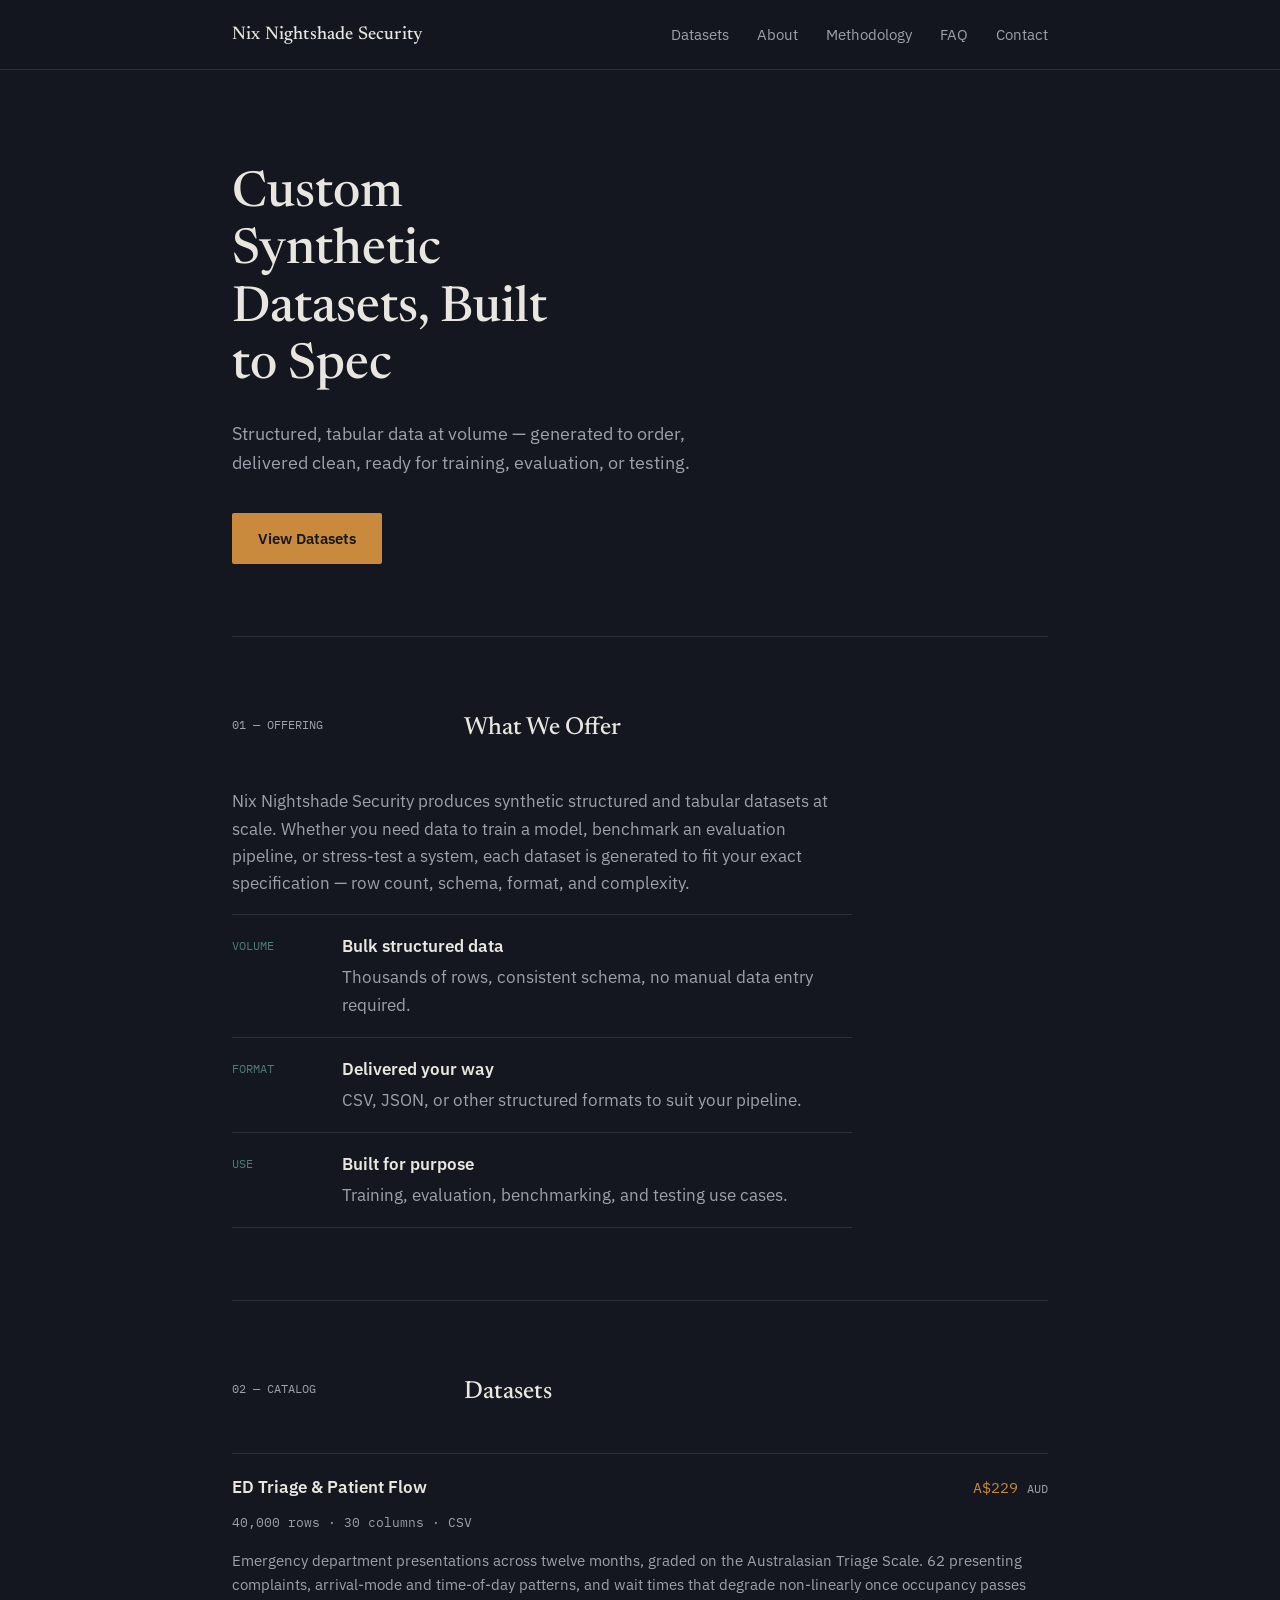
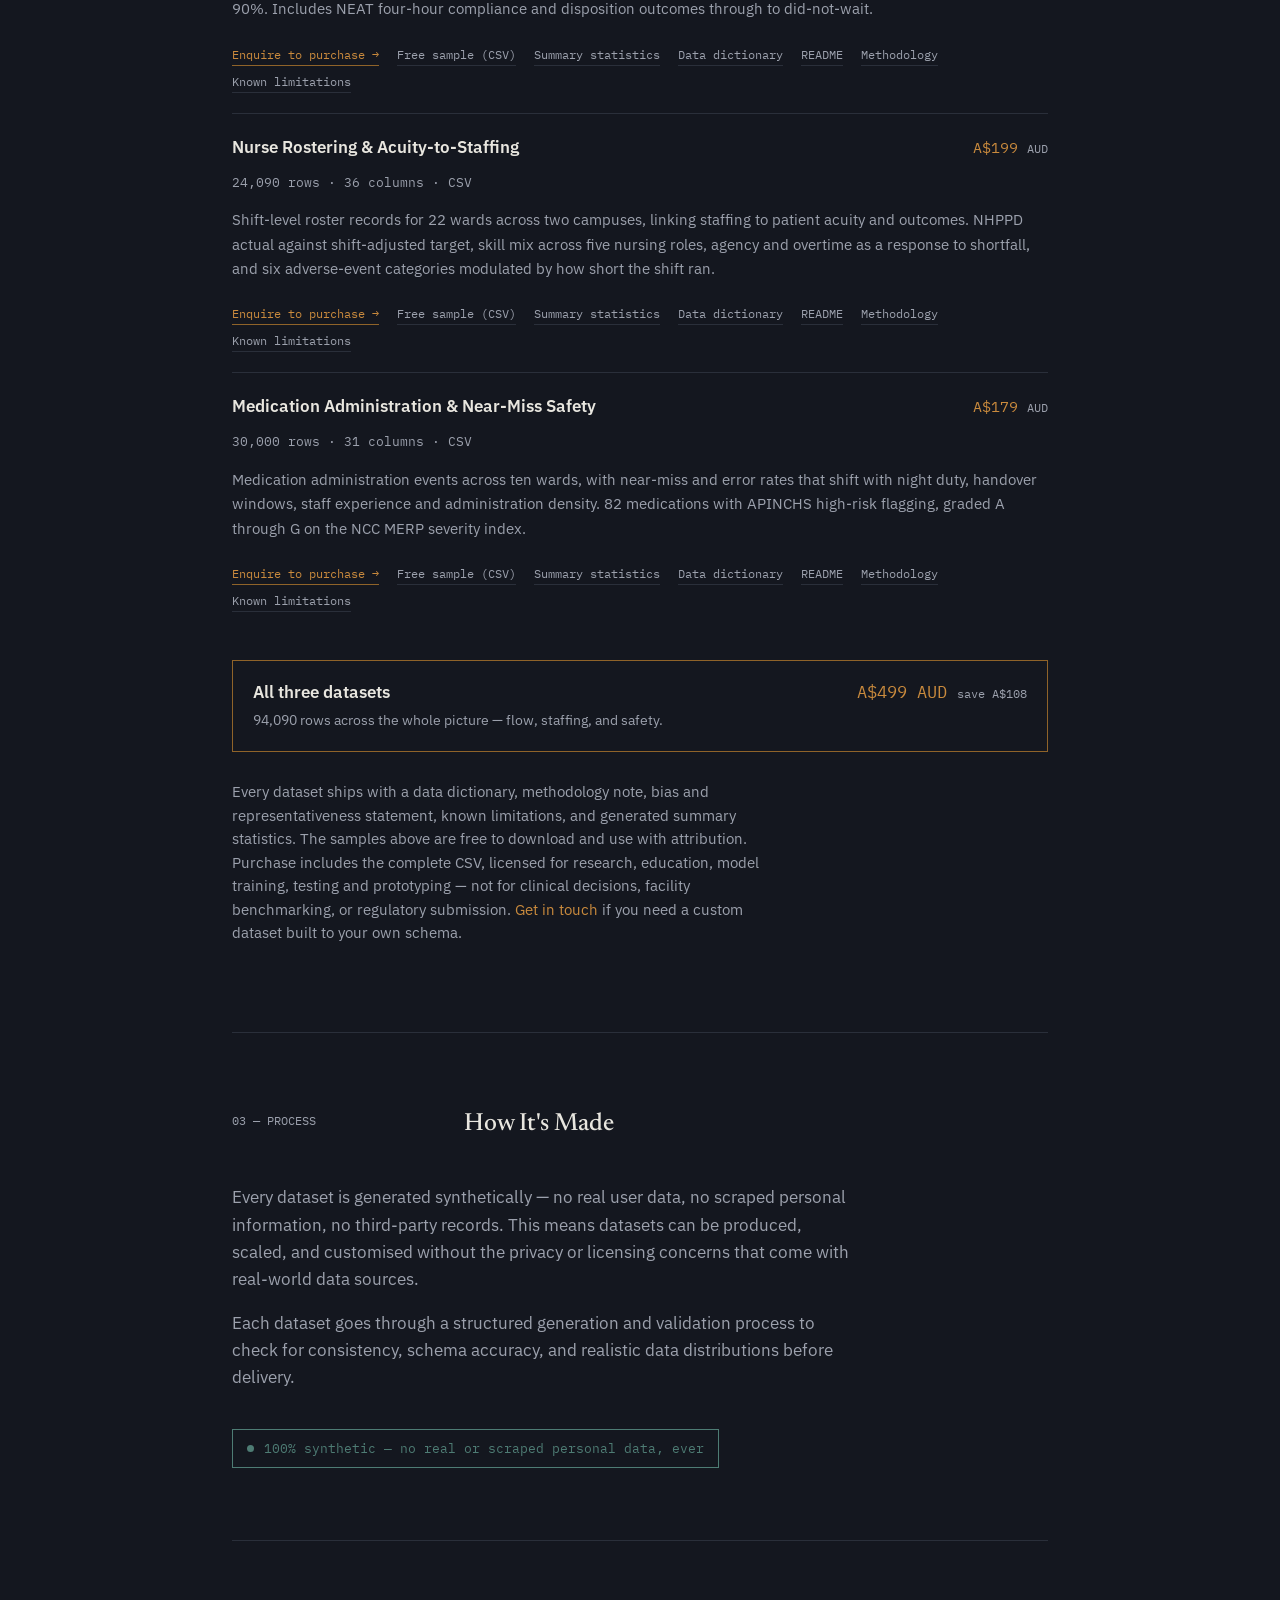
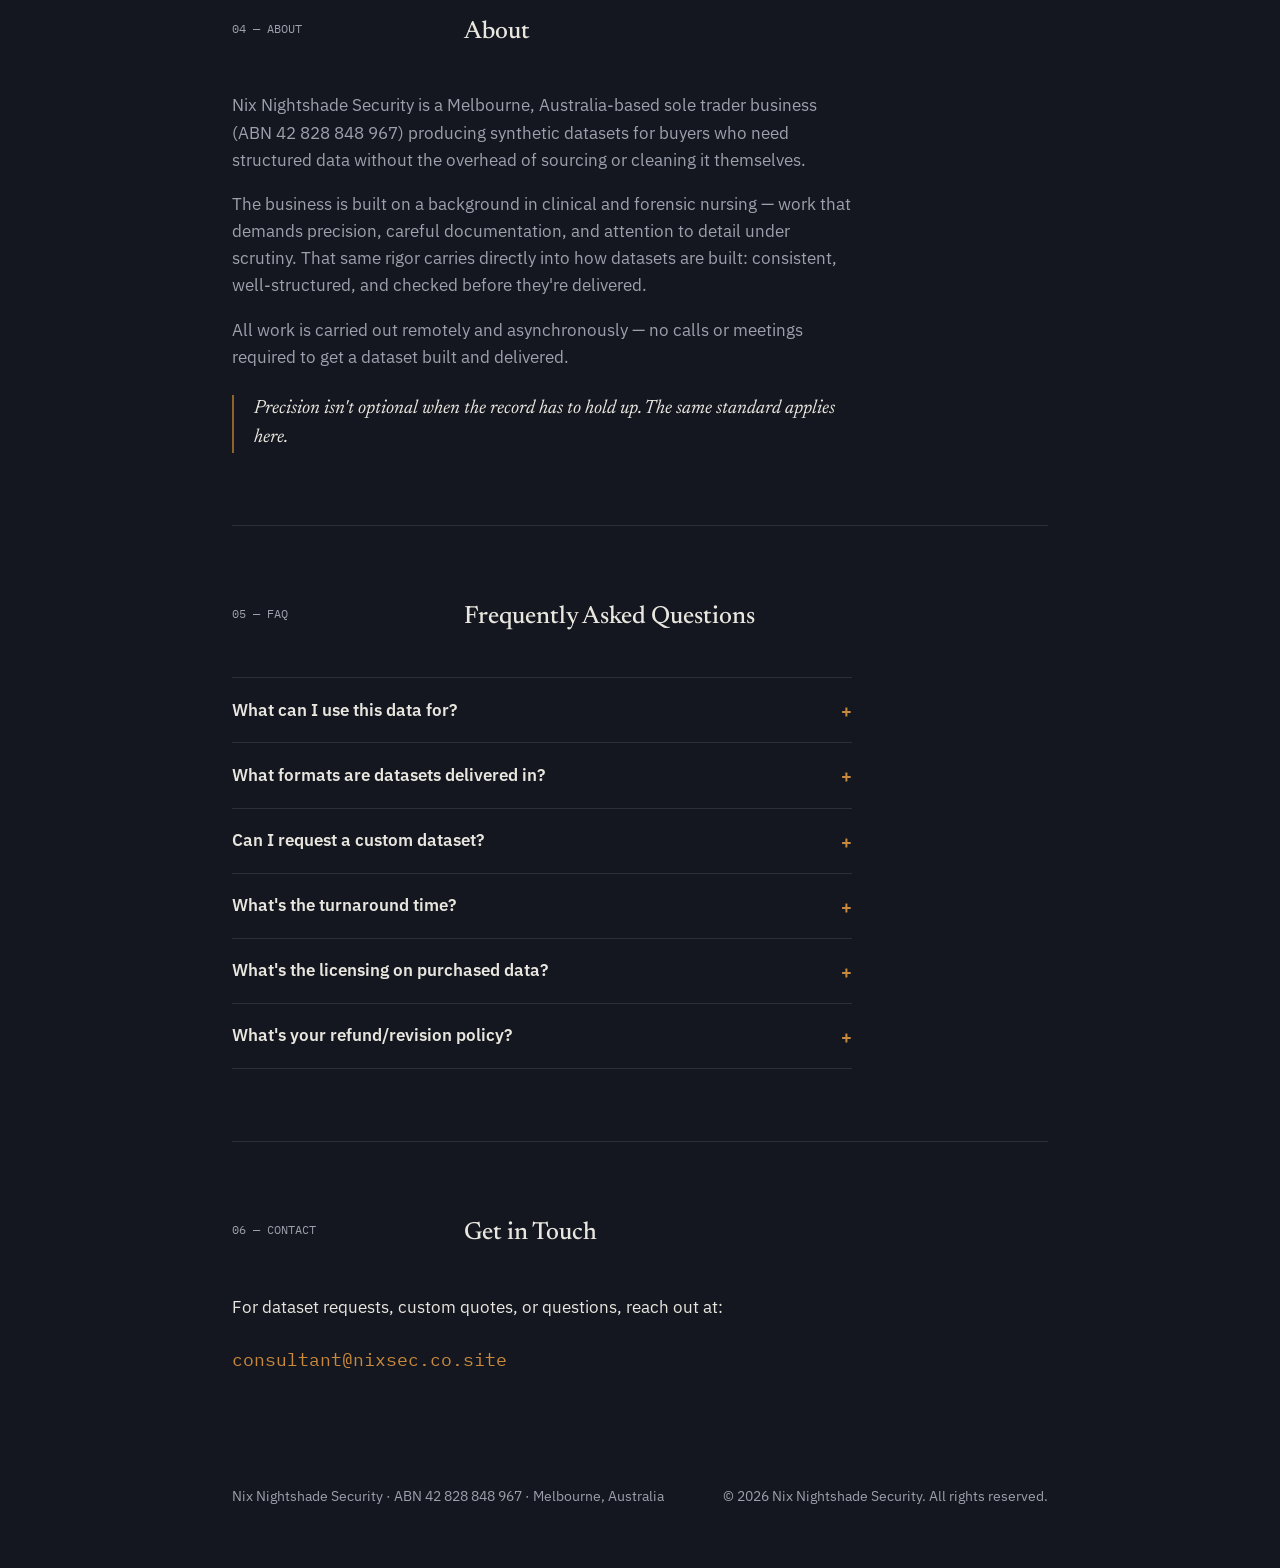
==== index.html @ 1d87a486 "Add the three clinical datasets to the catalog Replaces the coming-soon placeholder with real listin" ====
<!DOCTYPE html>
<html lang="en">
<head>
<meta charset="UTF-8">
<meta name="viewport" content="width=device-width, initial-scale=1.0">
<title>Nix Nightshade Security — Synthetic Datasets</title>
<link rel="preconnect" href="https://fonts.googleapis.com">
<link rel="preconnect" href="https://fonts.gstatic.com" crossorigin>
<link href="https://fonts.googleapis.com/css2?family=Newsreader:ital,opsz,wght@0,6..72,400;0,6..72,500;0,6..72,600;1,6..72,400&family=IBM+Plex+Sans:wght@400;500;600&family=IBM+Plex+Mono:wght@400;500&display=swap" rel="stylesheet">
<style>
  :root {
    --bg: #14171F;
    --panel: #1C212B;
    --text: #E8E6DF;
    --text-dim: #9CA1AD;
    --rule: #2A2F3A;
    --accent: #C98A3D;
    --accent-dim: #8f6329;
    --teal: #4E7C74;

    --serif: 'Newsreader', serif;
    --sans: 'IBM Plex Sans', sans-serif;
    --mono: 'IBM Plex Mono', monospace;
  }

  * { box-sizing: border-box; }

  html { scroll-behavior: smooth; }

  body {
    margin: 0;
    background: var(--bg);
    color: var(--text);
    font-family: var(--sans);
    font-size: 17px;
    line-height: 1.6;
    -webkit-font-smoothing: antialiased;
  }

  a { color: var(--accent); text-decoration: none; }
  a:hover, a:focus-visible { text-decoration: underline; }
  a:focus-visible, button:focus-visible, summary:focus-visible {
    outline: 2px solid var(--accent);
    outline-offset: 3px;
  }

  .wrap {
    max-width: 880px;
    margin: 0 auto;
    padding: 0 32px;
  }

  /* NAV */
  header.site-nav {
    border-bottom: 1px solid var(--rule);
    position: sticky;
    top: 0;
    background: rgba(20, 23, 31, 0.92);
    backdrop-filter: blur(6px);
    z-index: 10;
  }
  .nav-inner {
    max-width: 880px;
    margin: 0 auto;
    padding: 20px 32px;
    display: flex;
    justify-content: space-between;
    align-items: center;
    flex-wrap: wrap;
    gap: 12px;
  }
  .brand {
    font-family: var(--serif);
    font-size: 1.15rem;
    font-weight: 500;
    letter-spacing: 0.01em;
    color: var(--text);
  }
  .nav-links {
    display: flex;
    gap: 28px;
    font-size: 0.92rem;
    color: var(--text-dim);
  }
  .nav-links a { color: var(--text-dim); }
  .nav-links a:hover { color: var(--text); }

  /* HERO */
  .hero {
    padding: 96px 0 72px;
    border-bottom: 1px solid var(--rule);
  }
  .hero h1 {
    font-family: var(--serif);
    font-weight: 500;
    font-size: clamp(2.1rem, 4.5vw, 3.1rem);
    line-height: 1.15;
    max-width: 12ch;
    margin: 0 0 24px;
    opacity: 0;
    animation: rise 0.7s ease-out forwards;
  }
  .hero p.sub {
    font-size: 1.15rem;
    color: var(--text-dim);
    max-width: 46ch;
    margin: 0 0 36px;
    opacity: 0;
    animation: rise 0.7s ease-out 0.12s forwards;
  }
  .cta {
    display: inline-block;
    background: var(--accent);
    color: #14171F;
    font-weight: 600;
    padding: 13px 26px;
    border-radius: 2px;
    font-size: 0.95rem;
    opacity: 0;
    animation: rise 0.7s ease-out 0.22s forwards;
  }
  .cta:hover { background: #dc9b4d; text-decoration: none; }

  @keyframes rise {
    from { opacity: 0; transform: translateY(10px); }
    to { opacity: 1; transform: translateY(0); }
  }
  @media (prefers-reduced-motion: reduce) {
    .hero h1, .hero p.sub, .cta { animation: none; opacity: 1; }
  }

  /* SECTION SCAFFOLD */
  section {
    padding: 72px 0;
    border-bottom: 1px solid var(--rule);
  }
  section:last-of-type { border-bottom: none; }

  .section-head {
    display: grid;
    grid-template-columns: 200px 1fr;
    gap: 32px;
    margin-bottom: 40px;
  }
  .section-head h2 {
    font-family: var(--serif);
    font-weight: 500;
    font-size: 1.55rem;
    margin: 0;
    color: var(--text);
  }
  .section-head .kicker {
    font-family: var(--mono);
    font-size: 0.78rem;
    color: var(--text-dim);
    padding-top: 6px;
  }
  @media (max-width: 620px) {
    .section-head { grid-template-columns: 1fr; gap: 8px; }
  }

  .section-body { max-width: 62ch; }
  .section-body p { color: var(--text-dim); }
  .section-body p + p { margin-top: 1em; }

  /* OFFER LIST */
  .offer-list {
    list-style: none;
    margin: 0;
    padding: 0;
    max-width: 62ch;
  }
  .offer-list li {
    display: grid;
    grid-template-columns: 90px 1fr;
    gap: 20px;
    padding: 18px 0;
    border-top: 1px solid var(--rule);
  }
  .offer-list li:last-child { border-bottom: 1px solid var(--rule); }
  .offer-list .tag {
    font-family: var(--mono);
    font-size: 0.78rem;
    color: var(--teal);
    padding-top: 3px;
  }
  .offer-list strong { color: var(--text); font-weight: 600; }
  .offer-list span.desc { display: block; color: var(--text-dim); margin-top: 4px; }

  /* DATASETS */
  .dataset-row {
    display: grid;
    grid-template-columns: 1fr auto;
    gap: 12px;
    align-items: baseline;
    padding: 20px 0;
    border-top: 1px solid var(--rule);
  }
  .dataset-row:last-child { border-bottom: 1px solid var(--rule); }
  .dataset-row .name { font-weight: 600; color: var(--text); }
  .dataset-row .meta {
    font-family: var(--mono);
    font-size: 0.8rem;
    color: var(--text-dim);
  }
  .dataset-row .desc {
    grid-column: 1 / -1;
    color: var(--text-dim);
    font-size: 0.95rem;
    margin-top: 2px;
  }
  .coming-soon {
    max-width: 62ch;
    color: var(--text-dim);
    padding: 20px 0;
    border-top: 1px solid var(--rule);
    border-bottom: 1px solid var(--rule);
  }
  .coming-soon a { color: var(--accent); }

  /* CATALOG LISTINGS */
  .dataset-row .price {
    font-family: var(--mono);
    font-size: 0.95rem;
    color: var(--accent);
    white-space: nowrap;
  }
  .dataset-row .price .unit { color: var(--text-dim); font-size: 0.72rem; }
  .dataset-row .files {
    grid-column: 1 / -1;
    display: flex;
    flex-wrap: wrap;
    gap: 6px 18px;
    margin-top: 12px;
    font-family: var(--mono);
    font-size: 0.78rem;
  }
  .dataset-row .files a { color: var(--text-dim); border-bottom: 1px solid var(--rule); }
  .dataset-row .files a:hover { color: var(--accent); border-bottom-color: var(--accent-dim); text-decoration: none; }
  .dataset-row .files .buy { color: var(--accent); border-bottom-color: var(--accent-dim); }
  .bundle {
    display: flex;
    justify-content: space-between;
    align-items: baseline;
    flex-wrap: wrap;
    gap: 12px;
    margin-top: 28px;
    padding: 18px 20px;
    border: 1px solid var(--accent-dim);
  }
  .bundle .b-name { font-weight: 600; }
  .bundle .b-note { color: var(--text-dim); font-size: 0.9rem; }
  .bundle .b-price { font-family: var(--mono); color: var(--accent); white-space: nowrap; }
  .bundle .unit { color: var(--text-dim); font-size: 0.72rem; }
  .catalog-note {
    max-width: 62ch;
    color: var(--text-dim);
    font-size: 0.92rem;
    margin-top: 28px;
  }

  /* METHODOLOGY */
  .method-flag {
    display: inline-flex;
    align-items: center;
    gap: 10px;
    font-family: var(--mono);
    font-size: 0.82rem;
    color: var(--teal);
    border: 1px solid var(--teal);
    padding: 8px 14px;
    margin-top: 20px;
    max-width: fit-content;
  }
  .method-flag::before {
    content: "";
    width: 7px;
    height: 7px;
    background: var(--teal);
    border-radius: 50%;
    flex: none;
  }

  /* ABOUT */
  .about-quote {
    font-family: var(--serif);
    font-style: italic;
    font-size: 1.2rem;
    line-height: 1.5;
    color: var(--text);
    max-width: 56ch;
    margin: 24px 0 0;
    padding-left: 20px;
    border-left: 2px solid var(--accent-dim);
  }

  /* FAQ */
  .faq-item {
    border-top: 1px solid var(--rule);
    max-width: 62ch;
  }
  .faq-item:last-child { border-bottom: 1px solid var(--rule); }
  .faq-item summary {
    cursor: pointer;
    padding: 18px 0;
    font-weight: 600;
    color: var(--text);
    list-style: none;
    display: flex;
    justify-content: space-between;
    align-items: center;
    gap: 16px;
  }
  .faq-item summary::-webkit-details-marker { display: none; }
  .faq-item summary::after {
    content: "+";
    font-family: var(--mono);
    color: var(--accent);
    font-size: 1.1rem;
    flex: none;
  }
  .faq-item[open] summary::after { content: "–"; }
  .faq-item .a {
    padding: 0 0 20px;
    color: var(--text-dim);
    max-width: 58ch;
  }

  /* CONTACT */
  .contact-block {
    max-width: 62ch;
  }
  .contact-email {
    font-family: var(--mono);
    font-size: 1.1rem;
    display: inline-block;
    margin-top: 8px;
  }

  /* FOOTER */
  footer {
    padding: 40px 0 60px;
    font-size: 0.85rem;
    color: var(--text-dim);
  }
  footer .foot-inner {
    display: flex;
    justify-content: space-between;
    flex-wrap: wrap;
    gap: 8px;
  }
</style>
</head>
<body>

<header class="site-nav">
  <div class="nav-inner">
    <div class="brand">Nix Nightshade Security</div>
    <nav class="nav-links">
      <a href="#datasets">Datasets</a>
      <a href="#about">About</a>
      <a href="#methodology">Methodology</a>
      <a href="#faq">FAQ</a>
      <a href="#contact">Contact</a>
    </nav>
  </div>
</header>

<main class="wrap">

  <section class="hero" style="border-top:none;">
    <h1>Custom Synthetic Datasets, Built to Spec</h1>
    <p class="sub">Structured, tabular data at volume — generated to order, delivered clean, ready for training, evaluation, or testing.</p>
    <a class="cta" href="#datasets">View Datasets</a>
  </section>

  <section id="offer">
    <div class="section-head">
      <div class="kicker">01 — OFFERING</div>
      <h2>What We Offer</h2>
    </div>
    <div class="section-body">
      <p>Nix Nightshade Security produces synthetic structured and tabular datasets at scale. Whether you need data to train a model, benchmark an evaluation pipeline, or stress-test a system, each dataset is generated to fit your exact specification — row count, schema, format, and complexity.</p>
    </div>
    <ul class="offer-list">
      <li>
        <span class="tag">VOLUME</span>
        <span><strong>Bulk structured data</strong><span class="desc">Thousands of rows, consistent schema, no manual data entry required.</span></span>
      </li>
      <li>
        <span class="tag">FORMAT</span>
        <span><strong>Delivered your way</strong><span class="desc">CSV, JSON, or other structured formats to suit your pipeline.</span></span>
      </li>
      <li>
        <span class="tag">USE</span>
        <span><strong>Built for purpose</strong><span class="desc">Training, evaluation, benchmarking, and testing use cases.</span></span>
      </li>
    </ul>
  </section>

  <section id="datasets">
    <div class="section-head">
      <div class="kicker">02 — CATALOG</div>
      <h2>Datasets</h2>
    </div>
    <div class="dataset-row">
      <span class="name">ED Triage &amp; Patient Flow</span>
      <span class="price">A$229 <span class="unit">AUD</span></span>
      <span class="meta">40,000 rows &middot; 30 columns &middot; CSV</span>
      <span class="desc">Emergency department presentations across twelve months, graded on the Australasian Triage Scale. 62 presenting complaints, arrival-mode and time-of-day patterns, and wait times that degrade non-linearly once occupancy passes 90%. Includes NEAT four-hour compliance and disposition outcomes through to did-not-wait.</span>
      <span class="files">
        <a class="buy" href="mailto:consultant@nixsec.co.site?subject=ED%20Triage%20and%20Patient%20Flow%20dataset">Enquire to purchase &rarr;</a>
        <a href="datasets/ed-triage-flow/ed_triage_patient_flow_sample.csv" download>Free sample (CSV)</a>
        <a href="datasets/ed-triage-flow/summary_statistics.html">Summary statistics</a>
        <a href="datasets/ed-triage-flow/data_dictionary.csv" download>Data dictionary</a>
        <a href="datasets/ed-triage-flow/README.md">README</a>
        <a href="datasets/ed-triage-flow/methodology_note.md">Methodology</a>
        <a href="datasets/ed-triage-flow/known_limitations.md">Known limitations</a>
      </span>
    </div>
    <div class="dataset-row">
      <span class="name">Nurse Rostering &amp; Acuity-to-Staffing</span>
      <span class="price">A$199 <span class="unit">AUD</span></span>
      <span class="meta">24,090 rows &middot; 36 columns &middot; CSV</span>
      <span class="desc">Shift-level roster records for 22 wards across two campuses, linking staffing to patient acuity and outcomes. NHPPD actual against shift-adjusted target, skill mix across five nursing roles, agency and overtime as a response to shortfall, and six adverse-event categories modulated by how short the shift ran.</span>
      <span class="files">
        <a class="buy" href="mailto:consultant@nixsec.co.site?subject=Nurse%20Rostering%20and%20Acuity-to-Staffing%20dataset">Enquire to purchase &rarr;</a>
        <a href="datasets/nurse-rostering/nurse_rostering_acuity_staffing_sample.csv" download>Free sample (CSV)</a>
        <a href="datasets/nurse-rostering/summary_statistics.html">Summary statistics</a>
        <a href="datasets/nurse-rostering/data_dictionary.csv" download>Data dictionary</a>
        <a href="datasets/nurse-rostering/README.md">README</a>
        <a href="datasets/nurse-rostering/methodology_note.md">Methodology</a>
        <a href="datasets/nurse-rostering/known_limitations.md">Known limitations</a>
      </span>
    </div>
    <div class="dataset-row">
      <span class="name">Medication Administration &amp; Near-Miss Safety</span>
      <span class="price">A$179 <span class="unit">AUD</span></span>
      <span class="meta">30,000 rows &middot; 31 columns &middot; CSV</span>
      <span class="desc">Medication administration events across ten wards, with near-miss and error rates that shift with night duty, handover windows, staff experience and administration density. 82 medications with APINCHS high-risk flagging, graded A through G on the NCC MERP severity index.</span>
      <span class="files">
        <a class="buy" href="mailto:consultant@nixsec.co.site?subject=Medication%20Administration%20and%20Near-Miss%20dataset">Enquire to purchase &rarr;</a>
        <a href="datasets/medication-near-miss/medication_administration_near_miss_sample.csv" download>Free sample (CSV)</a>
        <a href="datasets/medication-near-miss/summary_statistics.html">Summary statistics</a>
        <a href="datasets/medication-near-miss/data_dictionary.csv" download>Data dictionary</a>
        <a href="datasets/medication-near-miss/README.md">README</a>
        <a href="datasets/medication-near-miss/methodology_note.md">Methodology</a>
        <a href="datasets/medication-near-miss/known_limitations.md">Known limitations</a>
      </span>
    </div>

    <div class="bundle">
      <span>
        <span class="b-name">All three datasets</span><br>
        <span class="b-note">94,090 rows across the whole picture &mdash; flow, staffing, and safety.</span>
      </span>
      <span class="b-price">A$499 AUD <span class="unit">save A$108</span></span>
    </div>

    <p class="catalog-note">
      Every dataset ships with a data dictionary, methodology note, bias and representativeness statement,
      known limitations, and generated summary statistics. The samples above are free to download and use
      with attribution. Purchase includes the complete CSV, licensed for research, education, model
      training, testing and prototyping &mdash; not for clinical decisions, facility benchmarking, or
      regulatory submission. <a href="#contact">Get in touch</a> if you need a custom dataset built to
      your own schema.
    </p>
  </section>

  <section id="methodology">
    <div class="section-head">
      <div class="kicker">03 — PROCESS</div>
      <h2>How It's Made</h2>
    </div>
    <div class="section-body">
      <p>Every dataset is generated synthetically — no real user data, no scraped personal information, no third-party records. This means datasets can be produced, scaled, and customised without the privacy or licensing concerns that come with real-world data sources.</p>
      <p>Each dataset goes through a structured generation and validation process to check for consistency, schema accuracy, and realistic data distributions before delivery.</p>
    </div>
    <div class="method-flag">100% synthetic — no real or scraped personal data, ever</div>
  </section>

  <section id="about">
    <div class="section-head">
      <div class="kicker">04 — ABOUT</div>
      <h2>About</h2>
    </div>
    <div class="section-body">
      <p>Nix Nightshade Security is a Melbourne, Australia-based sole trader business (ABN 42 828 848 967) producing synthetic datasets for buyers who need structured data without the overhead of sourcing or cleaning it themselves.</p>
      <p>The business is built on a background in clinical and forensic nursing — work that demands precision, careful documentation, and attention to detail under scrutiny. That same rigor carries directly into how datasets are built: consistent, well-structured, and checked before they're delivered.</p>
      <p>All work is carried out remotely and asynchronously — no calls or meetings required to get a dataset built and delivered.</p>
    </div>
    <p class="about-quote">Precision isn't optional when the record has to hold up. The same standard applies here.</p>
  </section>

  <section id="faq">
    <div class="section-head">
      <div class="kicker">05 — FAQ</div>
      <h2>Frequently Asked Questions</h2>
    </div>

    <details class="faq-item">
      <summary>What can I use this data for?</summary>
      <div class="a">Synthetic datasets are suited to model training, evaluation and benchmarking, and pipeline or system testing. If you're not sure whether a dataset fits your use case, get in touch before purchasing.</div>
    </details>

    <details class="faq-item">
      <summary>What formats are datasets delivered in?</summary>
      <div class="a">Standard delivery is CSV or JSON. Other structured formats can be arranged on request.</div>
    </details>

    <details class="faq-item">
      <summary>Can I request a custom dataset?</summary>
      <div class="a">Yes. Custom datasets can be built to a specified schema, row count, and format. Contact us with your requirements for a quote and turnaround estimate.</div>
    </details>

    <details class="faq-item">
      <summary>What's the turnaround time?</summary>
      <div class="a">Turnaround depends on dataset size and complexity. Standard and custom requests will be quoted with an estimated delivery date before work begins.</div>
    </details>

    <details class="faq-item">
      <summary>What's the licensing on purchased data?</summary>
      <div class="a">Terms depend on the dataset type: custom-built datasets come with full rights for the buyer. Ready-made datasets may be used for any purpose but not redistributed or resold. Free datasets may be used freely, provided Nix Nightshade Security is credited as the creator.</div>
    </details>

    <details class="faq-item">
      <summary>What's your refund/revision policy?</summary>
      <div class="a">Refunds are not available. Please review dataset details and confirm your requirements before purchasing.</div>
    </details>
  </section>

  <section id="contact" style="border-bottom:none;">
    <div class="section-head">
      <div class="kicker">06 — CONTACT</div>
      <h2>Get in Touch</h2>
    </div>
    <div class="contact-block">
      <p>For dataset requests, custom quotes, or questions, reach out at:</p>
      <a class="contact-email" href="mailto:consultant@nixsec.co.site">consultant@nixsec.co.site</a>
    </div>
  </section>

</main>

<footer>
  <div class="wrap foot-inner">
    <span>Nix Nightshade Security · ABN 42 828 848 967 · Melbourne, Australia</span>
    <span>© 2026 Nix Nightshade Security. All rights reserved.</span>
  </div>
</footer>

</body>
</html>
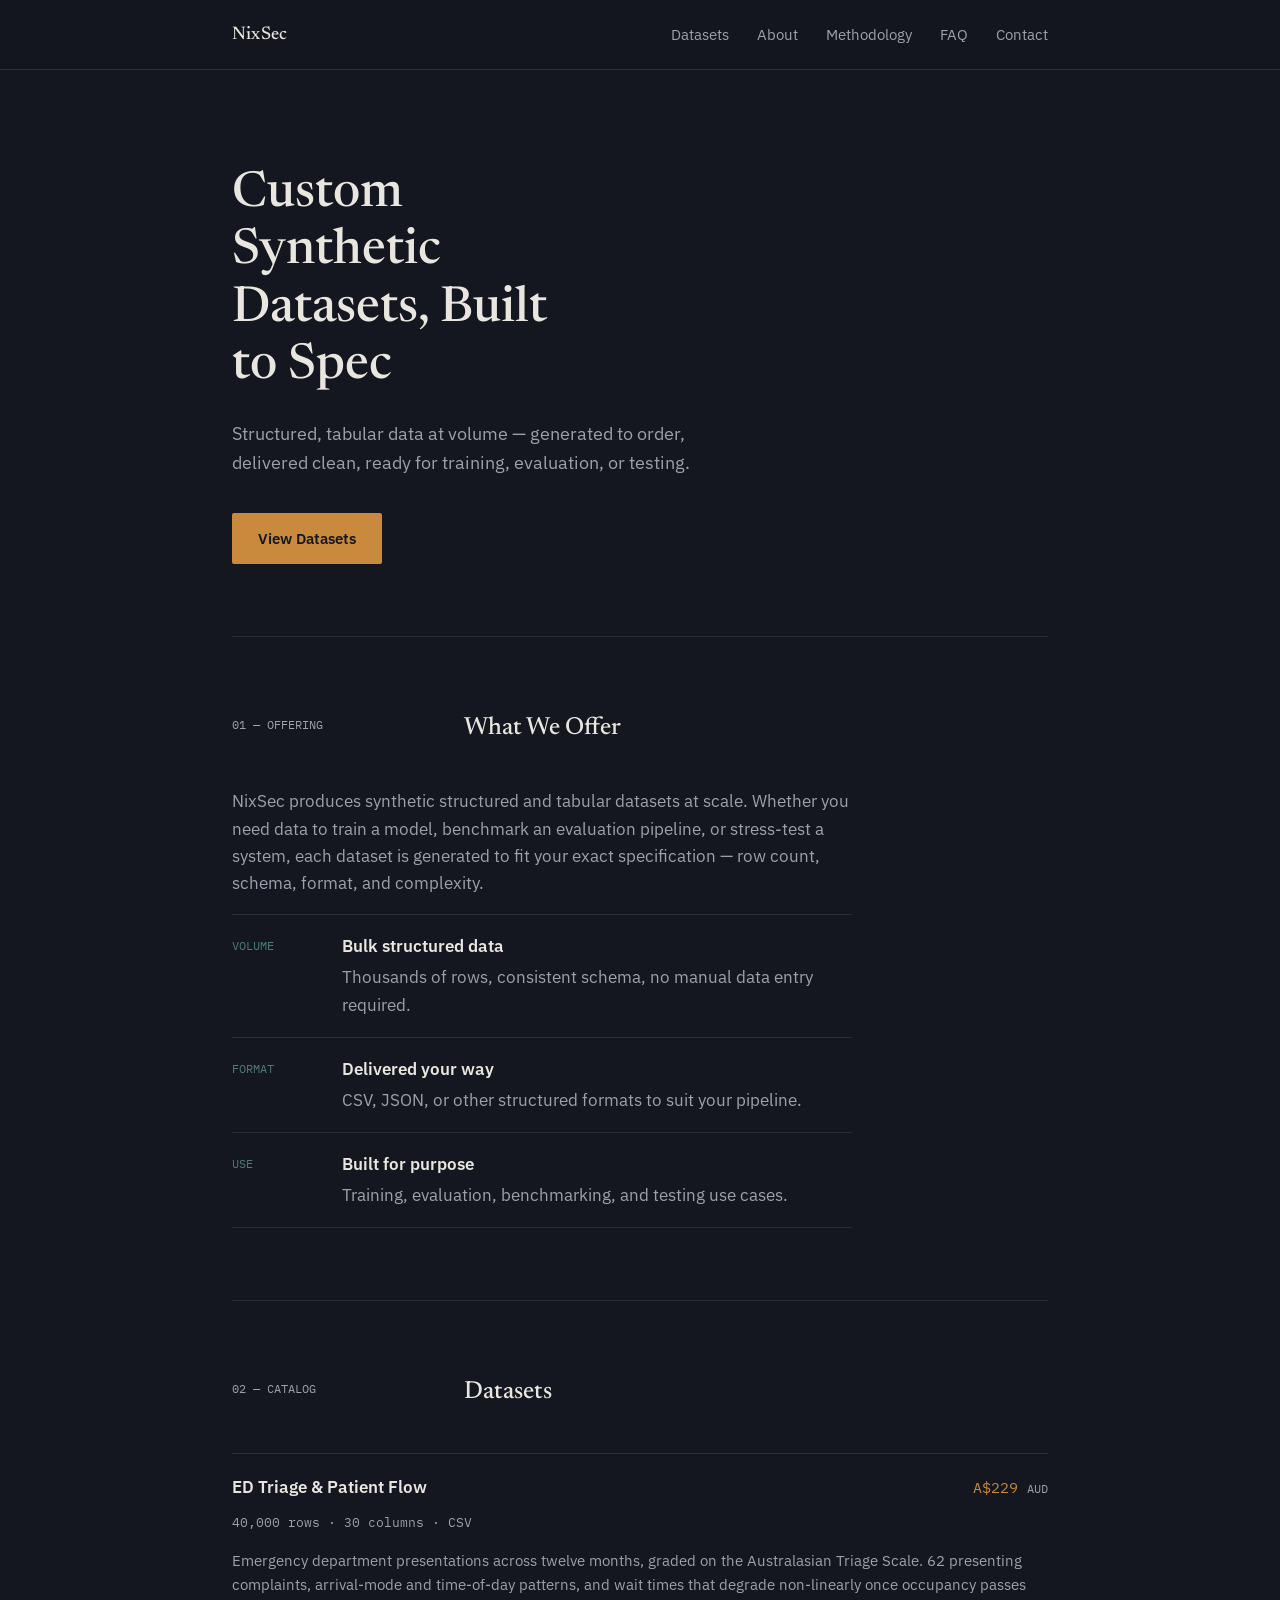
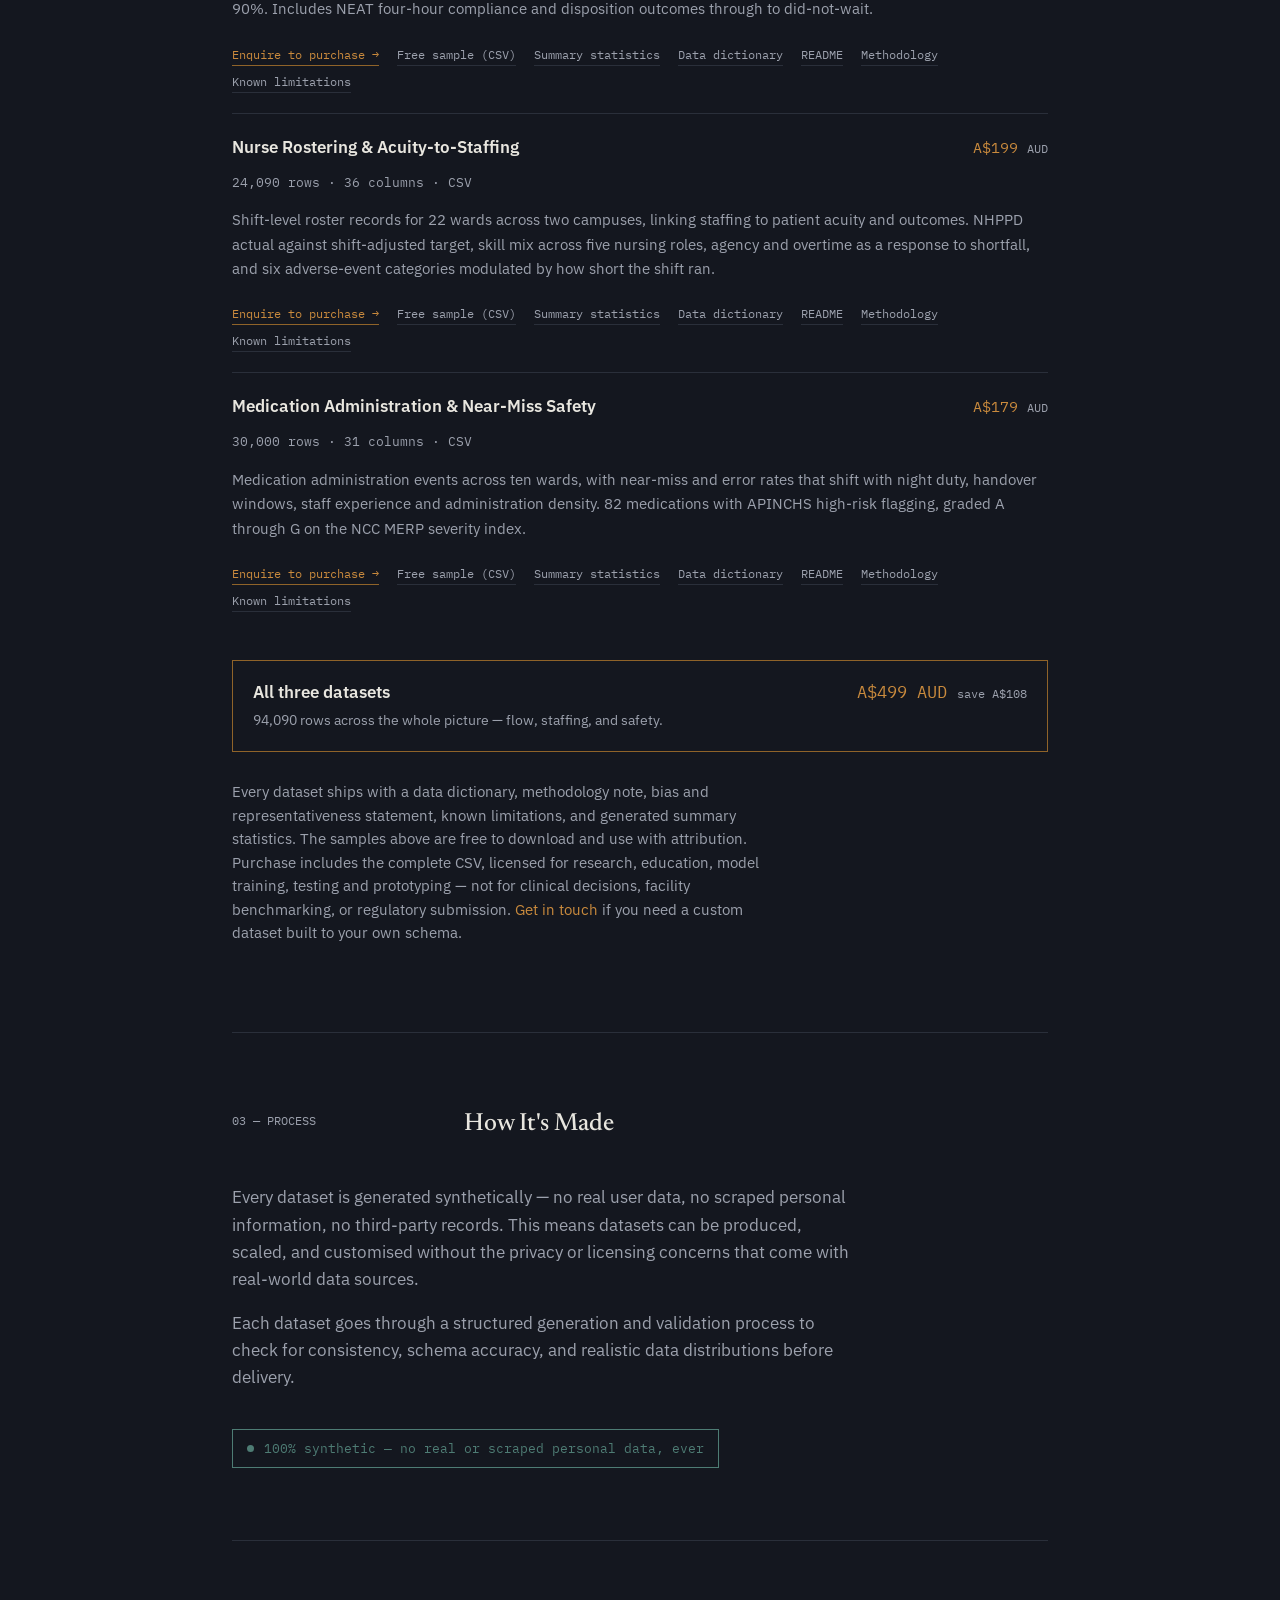
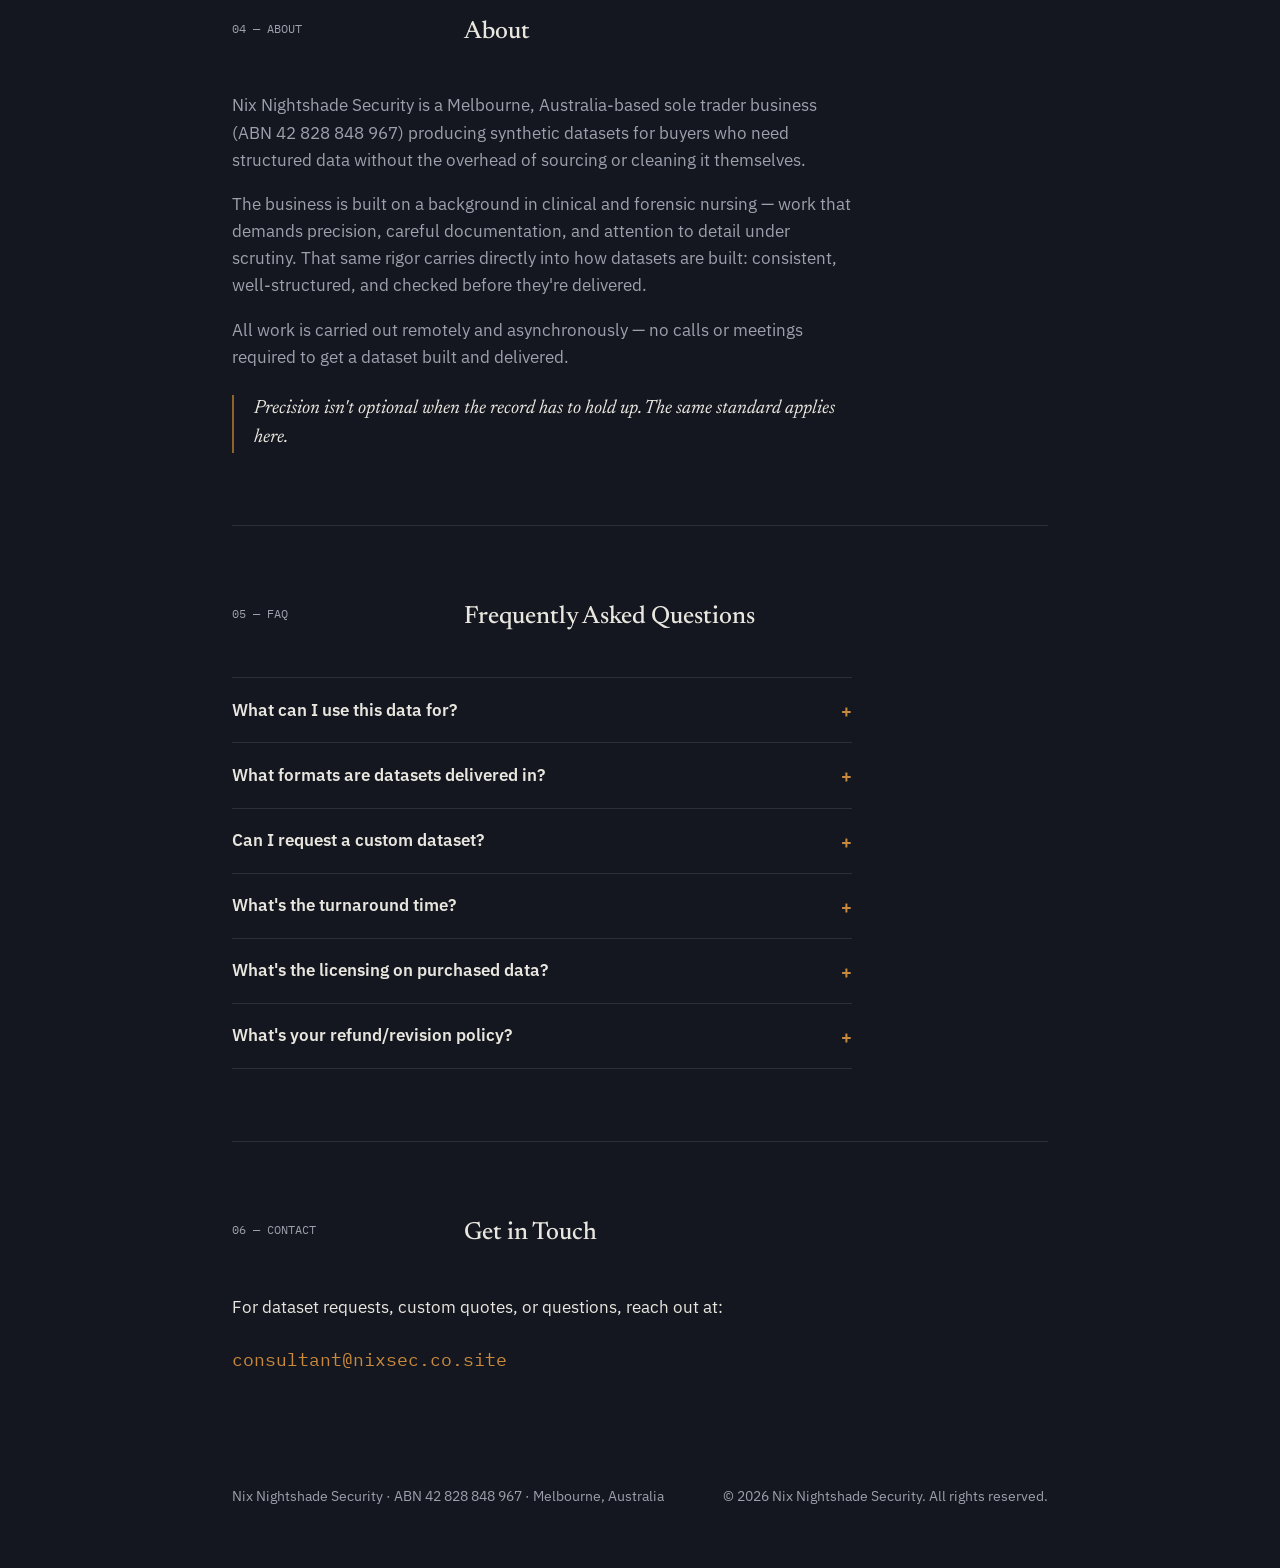
==== commit fa1e2a54: "Update brand name from 'Nix Nightshade Security' to 'NixSec'" ====
--- a/index.html
+++ b/index.html
@@ -3,7 +3,7 @@
 <head>
 <meta charset="UTF-8">
 <meta name="viewport" content="width=device-width, initial-scale=1.0">
-<title>Nix Nightshade Security — Synthetic Datasets</title>
+<title>NixSec — Synthetic Datasets</title>
 <link rel="preconnect" href="https://fonts.googleapis.com">
 <link rel="preconnect" href="https://fonts.gstatic.com" crossorigin>
 <link href="https://fonts.googleapis.com/css2?family=Newsreader:ital,opsz,wght@0,6..72,400;0,6..72,500;0,6..72,600;1,6..72,400&family=IBM+Plex+Sans:wght@400;500;600&family=IBM+Plex+Mono:wght@400;500&display=swap" rel="stylesheet">
@@ -355,7 +355,7 @@
 
 <header class="site-nav">
   <div class="nav-inner">
-    <div class="brand">Nix Nightshade Security</div>
+    <div class="brand">NixSec</div>
     <nav class="nav-links">
       <a href="#datasets">Datasets</a>
       <a href="#about">About</a>
@@ -380,7 +380,7 @@
       <h2>What We Offer</h2>
     </div>
     <div class="section-body">
-      <p>Nix Nightshade Security produces synthetic structured and tabular datasets at scale. Whether you need data to train a model, benchmark an evaluation pipeline, or stress-test a system, each dataset is generated to fit your exact specification — row count, schema, format, and complexity.</p>
+      <p>NixSec produces synthetic structured and tabular datasets at scale. Whether you need data to train a model, benchmark an evaluation pipeline, or stress-test a system, each dataset is generated to fit your exact specification — row count, schema, format, and complexity.</p>
     </div>
     <ul class="offer-list">
       <li>
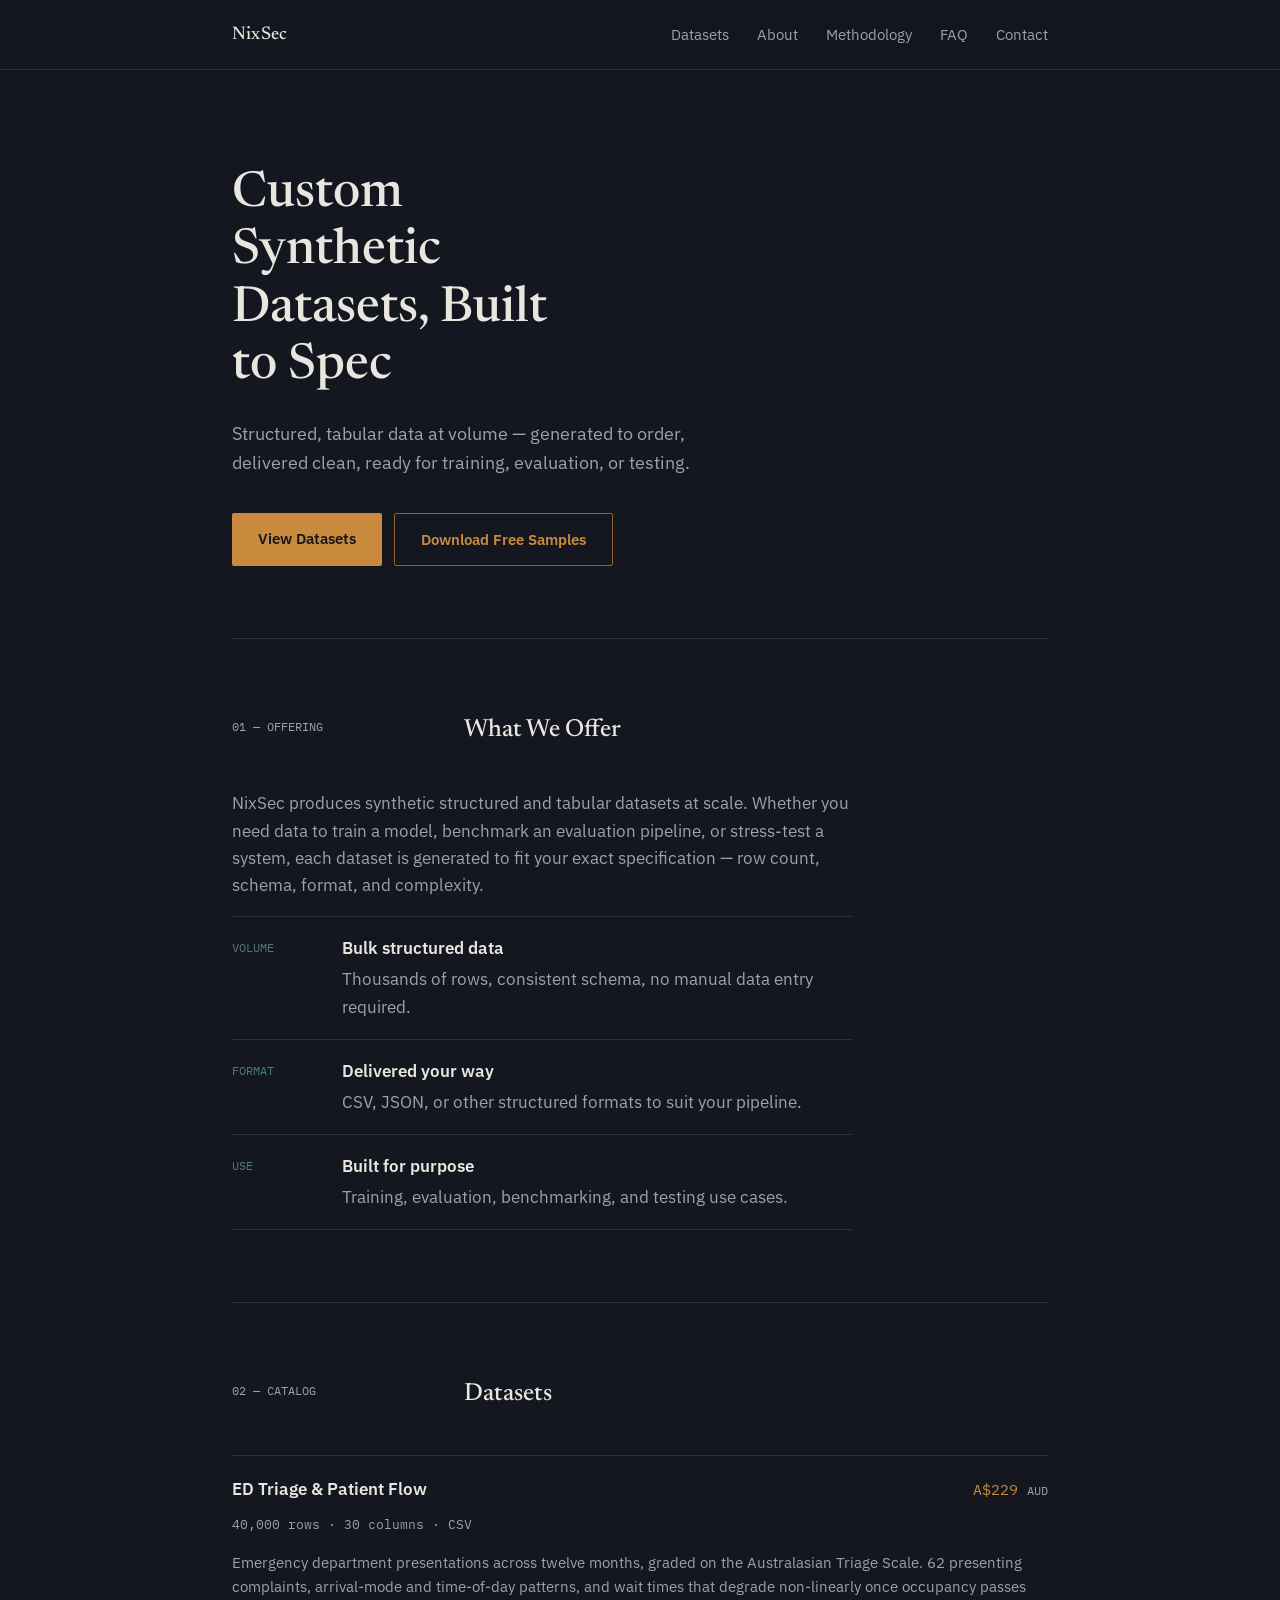
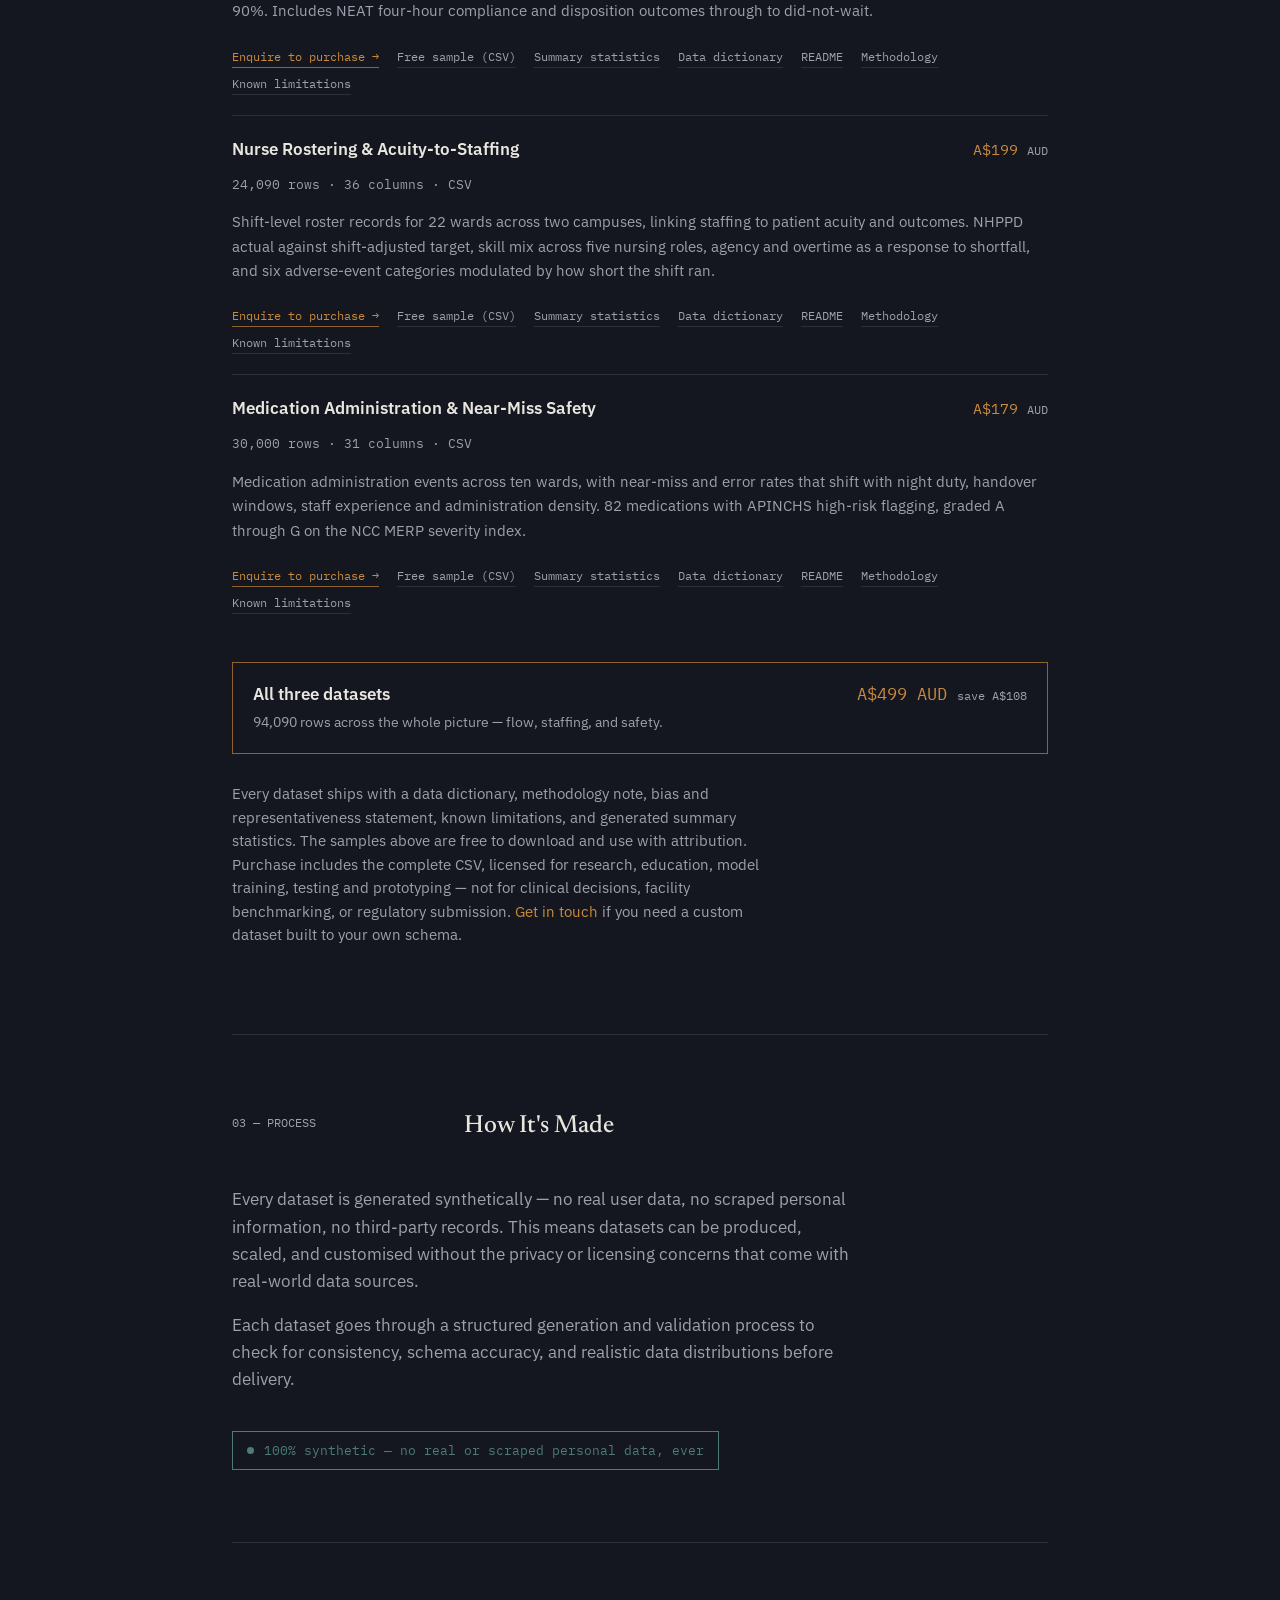
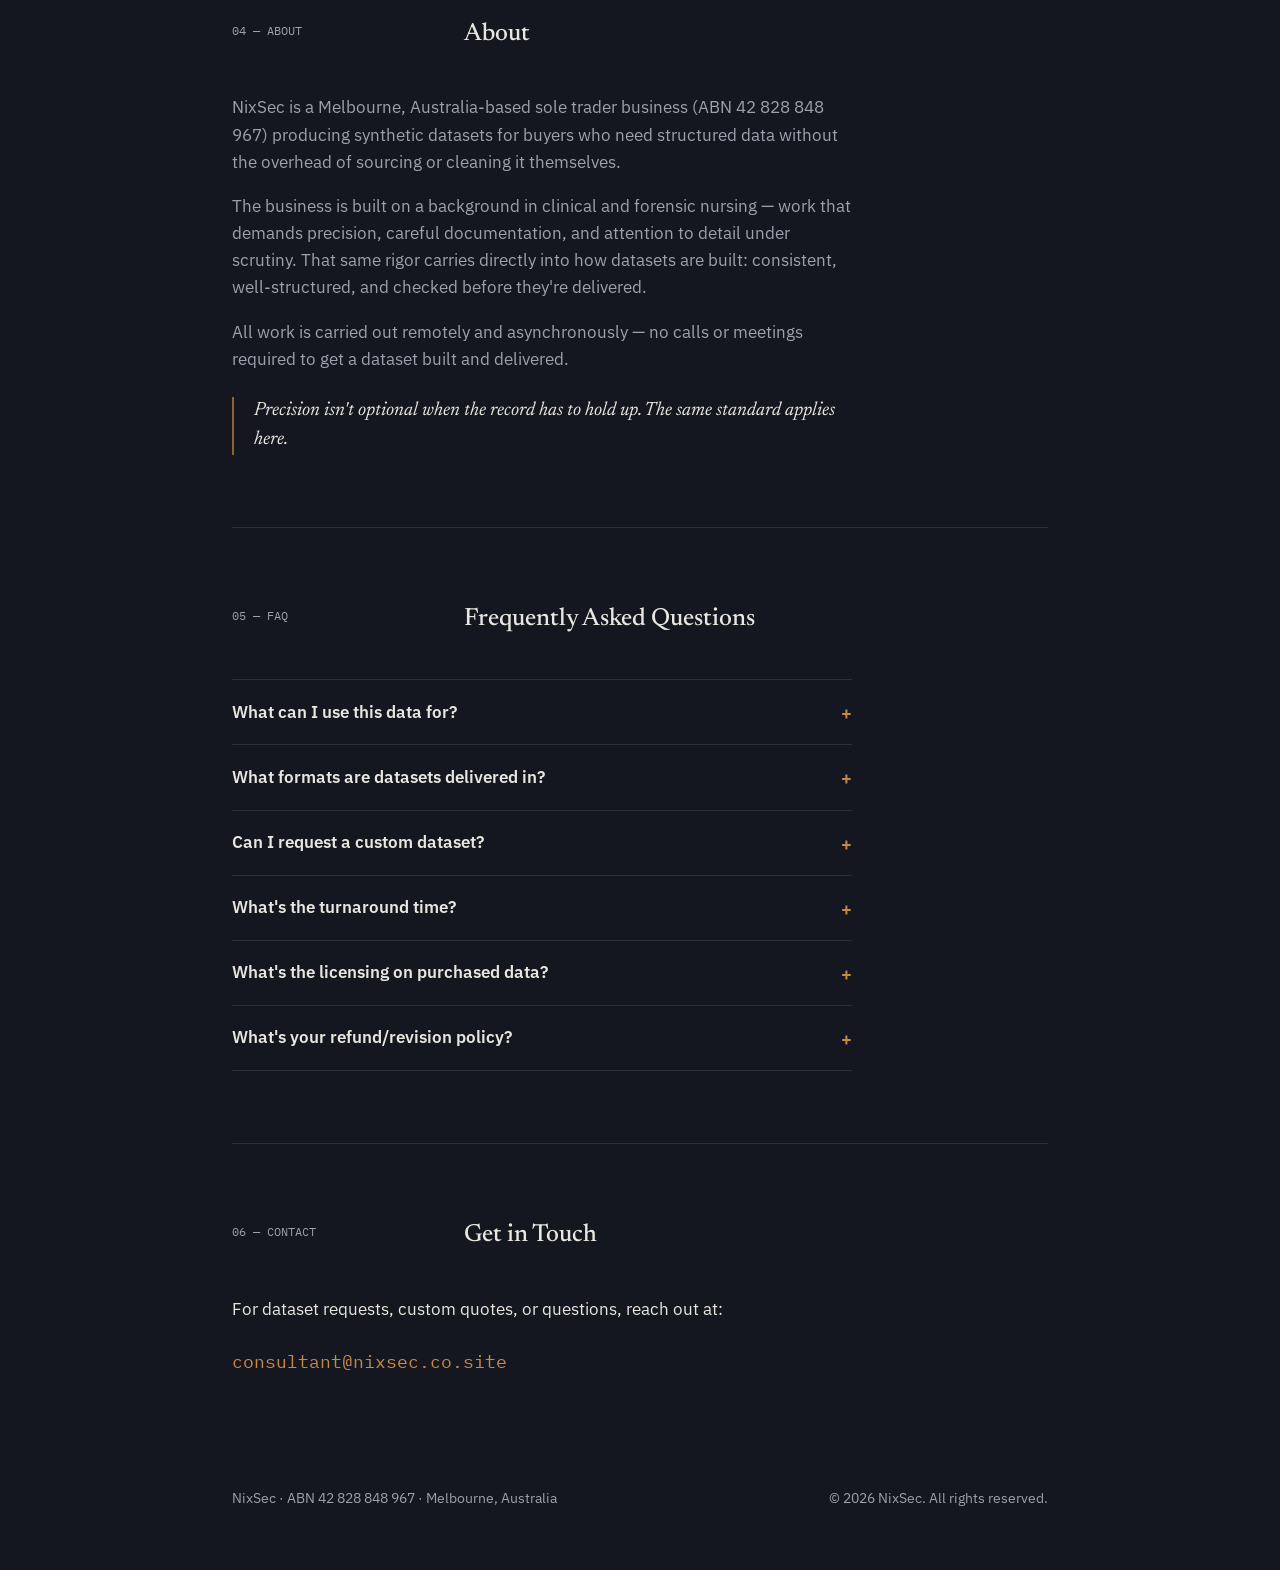
==== commit 95a8b972: "Update print statement to say 'Goodbye World'" ====
--- a/index.html
+++ b/index.html
@@ -4,358 +4,533 @@
 <meta charset="UTF-8">
 <meta name="viewport" content="width=device-width, initial-scale=1.0">
 <title>NixSec — Synthetic Datasets</title>
+
 <link rel="preconnect" href="https://fonts.googleapis.com">
 <link rel="preconnect" href="https://fonts.gstatic.com" crossorigin>
 <link href="https://fonts.googleapis.com/css2?family=Newsreader:ital,opsz,wght@0,6..72,400;0,6..72,500;0,6..72,600;1,6..72,400&family=IBM+Plex+Sans:wght@400;500;600&family=IBM+Plex+Mono:wght@400;500&display=swap" rel="stylesheet">
+
 <style>
-  :root {
-    --bg: #14171F;
-    --panel: #1C212B;
-    --text: #E8E6DF;
-    --text-dim: #9CA1AD;
-    --rule: #2A2F3A;
-    --accent: #C98A3D;
-    --accent-dim: #8f6329;
-    --teal: #4E7C74;
-
-    --serif: 'Newsreader', serif;
-    --sans: 'IBM Plex Sans', sans-serif;
-    --mono: 'IBM Plex Mono', monospace;
+
+:root {
+  --bg: #14171F;
+  --panel: #1C212B;
+  --text: #E8E6DF;
+  --text-dim: #9CA1AD;
+  --rule: #2A2F3A;
+  --accent: #C98A3D;
+  --accent-dim: #8f6329;
+  --teal: #4E7C74;
+
+  --serif: 'Newsreader', serif;
+  --sans: 'IBM Plex Sans', sans-serif;
+  --mono: 'IBM Plex Mono', monospace;
+}
+
+* {
+  box-sizing: border-box;
+}
+
+html {
+  scroll-behavior: smooth;
+}
+
+body {
+  margin: 0;
+  background: var(--bg);
+  color: var(--text);
+  font-family: var(--sans);
+  font-size: 17px;
+  line-height: 1.6;
+  -webkit-font-smoothing: antialiased;
+}
+
+a {
+  color: var(--accent);
+  text-decoration: none;
+}
+
+a:hover,
+a:focus-visible {
+  text-decoration: underline;
+}
+
+a:focus-visible,
+button:focus-visible,
+summary:focus-visible {
+  outline: 2px solid var(--accent);
+  outline-offset: 3px;
+}
+
+.wrap {
+  max-width: 880px;
+  margin: 0 auto;
+  padding: 0 32px;
+}
+
+
+/* NAV */
+
+header.site-nav {
+  border-bottom: 1px solid var(--rule);
+  position: sticky;
+  top: 0;
+  background: rgba(20, 23, 31, 0.92);
+  backdrop-filter: blur(6px);
+  z-index: 10;
+}
+
+.nav-inner {
+  max-width: 880px;
+  margin: 0 auto;
+  padding: 20px 32px;
+  display: flex;
+  justify-content: space-between;
+  align-items: center;
+  flex-wrap: wrap;
+  gap: 12px;
+}
+
+.brand {
+  font-family: var(--serif);
+  font-size: 1.15rem;
+  font-weight: 500;
+  letter-spacing: 0.01em;
+  color: var(--text);
+}
+
+.nav-links {
+  display: flex;
+  gap: 28px;
+  font-size: 0.92rem;
+  color: var(--text-dim);
+}
+
+.nav-links a {
+  color: var(--text-dim);
+}
+
+.nav-links a:hover {
+  color: var(--text);
+}
+
+
+/* HERO */
+
+.hero {
+  padding: 96px 0 72px;
+  border-bottom: 1px solid var(--rule);
+}
+
+.hero h1 {
+  font-family: var(--serif);
+  font-weight: 500;
+  font-size: clamp(2.1rem, 4.5vw, 3.1rem);
+  line-height: 1.15;
+  max-width: 12ch;
+  margin: 0 0 24px;
+  opacity: 0;
+  animation: rise 0.7s ease-out forwards;
+}
+
+.hero p.sub {
+  font-size: 1.15rem;
+  color: var(--text-dim);
+  max-width: 46ch;
+  margin: 0 0 36px;
+  opacity: 0;
+  animation: rise 0.7s ease-out 0.12s forwards;
+}
+
+.hero-actions {
+  display: flex;
+  flex-wrap: wrap;
+  gap: 12px;
+}
+
+.cta {
+  display: inline-block;
+  background: var(--accent);
+  color: #14171F;
+  font-weight: 600;
+  padding: 13px 26px;
+  border-radius: 2px;
+  font-size: 0.95rem;
+  opacity: 0;
+  animation: rise 0.7s ease-out 0.22s forwards;
+}
+
+.cta:hover {
+  background: #dc9b4d;
+  text-decoration: none;
+}
+
+.cta.secondary {
+  background: transparent;
+  color: var(--accent);
+  border: 1px solid var(--accent-dim);
+}
+
+.cta.secondary:hover {
+  background: var(--panel);
+  color: #dc9b4d;
+  text-decoration: none;
+}
+
+@keyframes rise {
+  from {
+    opacity: 0;
+    transform: translateY(10px);
   }
 
-  * { box-sizing: border-box; }
-
-  html { scroll-behavior: smooth; }
-
-  body {
-    margin: 0;
-    background: var(--bg);
-    color: var(--text);
-    font-family: var(--sans);
-    font-size: 17px;
-    line-height: 1.6;
-    -webkit-font-smoothing: antialiased;
+  to {
+    opacity: 1;
+    transform: translateY(0);
   }
-
-  a { color: var(--accent); text-decoration: none; }
-  a:hover, a:focus-visible { text-decoration: underline; }
-  a:focus-visible, button:focus-visible, summary:focus-visible {
-    outline: 2px solid var(--accent);
-    outline-offset: 3px;
+}
+
+@media (prefers-reduced-motion: reduce) {
+  .hero h1,
+  .hero p.sub,
+  .cta {
+    animation: none;
+    opacity: 1;
   }
-
-  .wrap {
-    max-width: 880px;
-    margin: 0 auto;
-    padding: 0 32px;
-  }
-
-  /* NAV */
-  header.site-nav {
-    border-bottom: 1px solid var(--rule);
-    position: sticky;
-    top: 0;
-    background: rgba(20, 23, 31, 0.92);
-    backdrop-filter: blur(6px);
-    z-index: 10;
-  }
-  .nav-inner {
-    max-width: 880px;
-    margin: 0 auto;
-    padding: 20px 32px;
-    display: flex;
-    justify-content: space-between;
-    align-items: center;
-    flex-wrap: wrap;
-    gap: 12px;
-  }
-  .brand {
-    font-family: var(--serif);
-    font-size: 1.15rem;
-    font-weight: 500;
-    letter-spacing: 0.01em;
-    color: var(--text);
-  }
-  .nav-links {
-    display: flex;
-    gap: 28px;
-    font-size: 0.92rem;
-    color: var(--text-dim);
-  }
-  .nav-links a { color: var(--text-dim); }
-  .nav-links a:hover { color: var(--text); }
-
-  /* HERO */
-  .hero {
-    padding: 96px 0 72px;
-    border-bottom: 1px solid var(--rule);
-  }
-  .hero h1 {
-    font-family: var(--serif);
-    font-weight: 500;
-    font-size: clamp(2.1rem, 4.5vw, 3.1rem);
-    line-height: 1.15;
-    max-width: 12ch;
-    margin: 0 0 24px;
-    opacity: 0;
-    animation: rise 0.7s ease-out forwards;
-  }
-  .hero p.sub {
-    font-size: 1.15rem;
-    color: var(--text-dim);
-    max-width: 46ch;
-    margin: 0 0 36px;
-    opacity: 0;
-    animation: rise 0.7s ease-out 0.12s forwards;
-  }
-  .cta {
-    display: inline-block;
-    background: var(--accent);
-    color: #14171F;
-    font-weight: 600;
-    padding: 13px 26px;
-    border-radius: 2px;
-    font-size: 0.95rem;
-    opacity: 0;
-    animation: rise 0.7s ease-out 0.22s forwards;
-  }
-  .cta:hover { background: #dc9b4d; text-decoration: none; }
-
-  @keyframes rise {
-    from { opacity: 0; transform: translateY(10px); }
-    to { opacity: 1; transform: translateY(0); }
-  }
-  @media (prefers-reduced-motion: reduce) {
-    .hero h1, .hero p.sub, .cta { animation: none; opacity: 1; }
-  }
-
-  /* SECTION SCAFFOLD */
-  section {
-    padding: 72px 0;
-    border-bottom: 1px solid var(--rule);
-  }
-  section:last-of-type { border-bottom: none; }
-
+}
+
+
+/* SECTION SCAFFOLD */
+
+section {
+  padding: 72px 0;
+  border-bottom: 1px solid var(--rule);
+}
+
+section:last-of-type {
+  border-bottom: none;
+}
+
+.section-head {
+  display: grid;
+  grid-template-columns: 200px 1fr;
+  gap: 32px;
+  margin-bottom: 40px;
+}
+
+.section-head h2 {
+  font-family: var(--serif);
+  font-weight: 500;
+  font-size: 1.55rem;
+  margin: 0;
+  color: var(--text);
+}
+
+.section-head .kicker {
+  font-family: var(--mono);
+  font-size: 0.78rem;
+  color: var(--text-dim);
+  padding-top: 6px;
+}
+
+@media (max-width: 620px) {
   .section-head {
-    display: grid;
-    grid-template-columns: 200px 1fr;
-    gap: 32px;
-    margin-bottom: 40px;
-  }
-  .section-head h2 {
-    font-family: var(--serif);
-    font-weight: 500;
-    font-size: 1.55rem;
-    margin: 0;
-    color: var(--text);
-  }
-  .section-head .kicker {
-    font-family: var(--mono);
-    font-size: 0.78rem;
-    color: var(--text-dim);
-    padding-top: 6px;
-  }
-  @media (max-width: 620px) {
-    .section-head { grid-template-columns: 1fr; gap: 8px; }
-  }
-
-  .section-body { max-width: 62ch; }
-  .section-body p { color: var(--text-dim); }
-  .section-body p + p { margin-top: 1em; }
-
-  /* OFFER LIST */
-  .offer-list {
-    list-style: none;
-    margin: 0;
-    padding: 0;
-    max-width: 62ch;
-  }
-  .offer-list li {
-    display: grid;
-    grid-template-columns: 90px 1fr;
-    gap: 20px;
-    padding: 18px 0;
-    border-top: 1px solid var(--rule);
-  }
-  .offer-list li:last-child { border-bottom: 1px solid var(--rule); }
-  .offer-list .tag {
-    font-family: var(--mono);
-    font-size: 0.78rem;
-    color: var(--teal);
-    padding-top: 3px;
-  }
-  .offer-list strong { color: var(--text); font-weight: 600; }
-  .offer-list span.desc { display: block; color: var(--text-dim); margin-top: 4px; }
-
-  /* DATASETS */
-  .dataset-row {
-    display: grid;
-    grid-template-columns: 1fr auto;
-    gap: 12px;
-    align-items: baseline;
-    padding: 20px 0;
-    border-top: 1px solid var(--rule);
-  }
-  .dataset-row:last-child { border-bottom: 1px solid var(--rule); }
-  .dataset-row .name { font-weight: 600; color: var(--text); }
-  .dataset-row .meta {
-    font-family: var(--mono);
-    font-size: 0.8rem;
-    color: var(--text-dim);
-  }
-  .dataset-row .desc {
-    grid-column: 1 / -1;
-    color: var(--text-dim);
-    font-size: 0.95rem;
-    margin-top: 2px;
-  }
-  .coming-soon {
-    max-width: 62ch;
-    color: var(--text-dim);
-    padding: 20px 0;
-    border-top: 1px solid var(--rule);
-    border-bottom: 1px solid var(--rule);
-  }
-  .coming-soon a { color: var(--accent); }
-
-  /* CATALOG LISTINGS */
-  .dataset-row .price {
-    font-family: var(--mono);
-    font-size: 0.95rem;
-    color: var(--accent);
-    white-space: nowrap;
-  }
-  .dataset-row .price .unit { color: var(--text-dim); font-size: 0.72rem; }
-  .dataset-row .files {
-    grid-column: 1 / -1;
-    display: flex;
-    flex-wrap: wrap;
-    gap: 6px 18px;
-    margin-top: 12px;
-    font-family: var(--mono);
-    font-size: 0.78rem;
-  }
-  .dataset-row .files a { color: var(--text-dim); border-bottom: 1px solid var(--rule); }
-  .dataset-row .files a:hover { color: var(--accent); border-bottom-color: var(--accent-dim); text-decoration: none; }
-  .dataset-row .files .buy { color: var(--accent); border-bottom-color: var(--accent-dim); }
-  .bundle {
-    display: flex;
-    justify-content: space-between;
-    align-items: baseline;
-    flex-wrap: wrap;
-    gap: 12px;
-    margin-top: 28px;
-    padding: 18px 20px;
-    border: 1px solid var(--accent-dim);
-  }
-  .bundle .b-name { font-weight: 600; }
-  .bundle .b-note { color: var(--text-dim); font-size: 0.9rem; }
-  .bundle .b-price { font-family: var(--mono); color: var(--accent); white-space: nowrap; }
-  .bundle .unit { color: var(--text-dim); font-size: 0.72rem; }
-  .catalog-note {
-    max-width: 62ch;
-    color: var(--text-dim);
-    font-size: 0.92rem;
-    margin-top: 28px;
-  }
-
-  /* METHODOLOGY */
-  .method-flag {
-    display: inline-flex;
-    align-items: center;
-    gap: 10px;
-    font-family: var(--mono);
-    font-size: 0.82rem;
-    color: var(--teal);
-    border: 1px solid var(--teal);
-    padding: 8px 14px;
-    margin-top: 20px;
-    max-width: fit-content;
-  }
-  .method-flag::before {
-    content: "";
-    width: 7px;
-    height: 7px;
-    background: var(--teal);
-    border-radius: 50%;
-    flex: none;
-  }
-
-  /* ABOUT */
-  .about-quote {
-    font-family: var(--serif);
-    font-style: italic;
-    font-size: 1.2rem;
-    line-height: 1.5;
-    color: var(--text);
-    max-width: 56ch;
-    margin: 24px 0 0;
-    padding-left: 20px;
-    border-left: 2px solid var(--accent-dim);
-  }
-
-  /* FAQ */
-  .faq-item {
-    border-top: 1px solid var(--rule);
-    max-width: 62ch;
-  }
-  .faq-item:last-child { border-bottom: 1px solid var(--rule); }
-  .faq-item summary {
-    cursor: pointer;
-    padding: 18px 0;
-    font-weight: 600;
-    color: var(--text);
-    list-style: none;
-    display: flex;
-    justify-content: space-between;
-    align-items: center;
-    gap: 16px;
-  }
-  .faq-item summary::-webkit-details-marker { display: none; }
-  .faq-item summary::after {
-    content: "+";
-    font-family: var(--mono);
-    color: var(--accent);
-    font-size: 1.1rem;
-    flex: none;
-  }
-  .faq-item[open] summary::after { content: "–"; }
-  .faq-item .a {
-    padding: 0 0 20px;
-    color: var(--text-dim);
-    max-width: 58ch;
-  }
-
-  /* CONTACT */
-  .contact-block {
-    max-width: 62ch;
-  }
-  .contact-email {
-    font-family: var(--mono);
-    font-size: 1.1rem;
-    display: inline-block;
-    margin-top: 8px;
-  }
-
-  /* FOOTER */
-  footer {
-    padding: 40px 0 60px;
-    font-size: 0.85rem;
-    color: var(--text-dim);
-  }
-  footer .foot-inner {
-    display: flex;
-    justify-content: space-between;
-    flex-wrap: wrap;
+    grid-template-columns: 1fr;
     gap: 8px;
   }
+}
+
+.section-body {
+  max-width: 62ch;
+}
+
+.section-body p {
+  color: var(--text-dim);
+}
+
+.section-body p + p {
+  margin-top: 1em;
+}
+
+
+/* OFFER LIST */
+
+.offer-list {
+  list-style: none;
+  margin: 0;
+  padding: 0;
+  max-width: 62ch;
+}
+
+.offer-list li {
+  display: grid;
+  grid-template-columns: 90px 1fr;
+  gap: 20px;
+  padding: 18px 0;
+  border-top: 1px solid var(--rule);
+}
+
+.offer-list li:last-child {
+  border-bottom: 1px solid var(--rule);
+}
+
+.offer-list .tag {
+  font-family: var(--mono);
+  font-size: 0.78rem;
+  color: var(--teal);
+  padding-top: 3px;
+}
+
+.offer-list strong {
+  color: var(--text);
+  font-weight: 600;
+}
+
+.offer-list span.desc {
+  display: block;
+  color: var(--text-dim);
+  margin-top: 4px;
+}
+
+
+/* DATASETS */
+
+.dataset-row {
+  display: grid;
+  grid-template-columns: 1fr auto;
+  gap: 12px;
+  align-items: baseline;
+  padding: 20px 0;
+  border-top: 1px solid var(--rule);
+}
+
+.dataset-row:last-child {
+  border-bottom: 1px solid var(--rule);
+}
+
+.dataset-row .name {
+  font-weight: 600;
+  color: var(--text);
+}
+
+.dataset-row .meta {
+  font-family: var(--mono);
+  font-size: 0.8rem;
+  color: var(--text-dim);
+}
+
+.dataset-row .desc {
+  grid-column: 1 / -1;
+  color: var(--text-dim);
+  font-size: 0.95rem;
+  margin-top: 2px;
+}
+
+.dataset-row .price {
+  font-family: var(--mono);
+  font-size: 0.95rem;
+  color: var(--accent);
+  white-space: nowrap;
+}
+
+.dataset-row .price .unit {
+  color: var(--text-dim);
+  font-size: 0.72rem;
+}
+
+.dataset-row .files {
+  grid-column: 1 / -1;
+  display: flex;
+  flex-wrap: wrap;
+  gap: 6px 18px;
+  margin-top: 12px;
+  font-family: var(--mono);
+  font-size: 0.78rem;
+}
+
+.dataset-row .files a {
+  color: var(--text-dim);
+  border-bottom: 1px solid var(--rule);
+}
+
+.dataset-row .files a:hover {
+  color: var(--accent);
+  border-bottom-color: var(--accent-dim);
+  text-decoration: none;
+}
+
+.dataset-row .files .buy {
+  color: var(--accent);
+  border-bottom-color: var(--accent-dim);
+}
+
+
+/* BUNDLE */
+
+.bundle {
+  display: flex;
+  justify-content: space-between;
+  align-items: baseline;
+  flex-wrap: wrap;
+  gap: 12px;
+  margin-top: 28px;
+  padding: 18px 20px;
+  border: 1px solid var(--accent-dim);
+}
+
+.bundle .b-name {
+  font-weight: 600;
+}
+
+.bundle .b-note {
+  color: var(--text-dim);
+  font-size: 0.9rem;
+}
+
+.bundle .b-price {
+  font-family: var(--mono);
+  color: var(--accent);
+  white-space: nowrap;
+}
+
+.bundle .unit {
+  color: var(--text-dim);
+  font-size: 0.72rem;
+}
+
+.catalog-note {
+  max-width: 62ch;
+  color: var(--text-dim);
+  font-size: 0.92rem;
+  margin-top: 28px;
+}
+
+
+/* METHODOLOGY */
+
+.method-flag {
+  display: inline-flex;
+  align-items: center;
+  gap: 10px;
+  font-family: var(--mono);
+  font-size: 0.82rem;
+  color: var(--teal);
+  border: 1px solid var(--teal);
+  padding: 8px 14px;
+  margin-top: 20px;
+  max-width: fit-content;
+}
+
+.method-flag::before {
+  content: "";
+  width: 7px;
+  height: 7px;
+  background: var(--teal);
+  border-radius: 50%;
+  flex: none;
+}
+
+
+/* ABOUT */
+
+.about-quote {
+  font-family: var(--serif);
+  font-style: italic;
+  font-size: 1.2rem;
+  line-height: 1.5;
+  color: var(--text);
+  max-width: 56ch;
+  margin: 24px 0 0;
+  padding-left: 20px;
+  border-left: 2px solid var(--accent-dim);
+}
+
+
+/* FAQ */
+
+.faq-item {
+  border-top: 1px solid var(--rule);
+  max-width: 62ch;
+}
+
+.faq-item:last-child {
+  border-bottom: 1px solid var(--rule);
+}
+
+.faq-item summary {
+  cursor: pointer;
+  padding: 18px 0;
+  font-weight: 600;
+  color: var(--text);
+  list-style: none;
+  display: flex;
+  justify-content: space-between;
+  align-items: center;
+  gap: 16px;
+}
+
+.faq-item summary::-webkit-details-marker {
+  display: none;
+}
+
+.faq-item summary::after {
+  content: "+";
+  font-family: var(--mono);
+  color: var(--accent);
+  font-size: 1.1rem;
+  flex: none;
+}
+
+.faq-item[open] summary::after {
+  content: "–";
+}
+
+.faq-item .a {
+  padding: 0 0 20px;
+  color: var(--text-dim);
+  max-width: 58ch;
+}
+
+
+/* CONTACT */
+
+.contact-block {
+  max-width: 62ch;
+}
+
+.contact-email {
+  font-family: var(--mono);
+  font-size: 1.1rem;
+  display: inline-block;
+  margin-top: 8px;
+}
+
+
+/* FOOTER */
+
+footer {
+  padding: 40px 0 60px;
+  font-size: 0.85rem;
+  color: var(--text-dim);
+}
+
+footer .foot-inner {
+  display: flex;
+  justify-content: space-between;
+  flex-wrap: wrap;
+  gap: 8px;
+}
+
 </style>
 </head>
+
 <body>
 
+
 <header class="site-nav">
+
   <div class="nav-inner">
+
     <div class="brand">NixSec</div>
+
     <nav class="nav-links">
       <a href="#datasets">Datasets</a>
       <a href="#about">About</a>
@@ -363,191 +538,638 @@
       <a href="#faq">FAQ</a>
       <a href="#contact">Contact</a>
     </nav>
-  </div>
+
+  </div>
+
 </header>
 
+
 <main class="wrap">
 
-  <section class="hero" style="border-top:none;">
-    <h1>Custom Synthetic Datasets, Built to Spec</h1>
-    <p class="sub">Structured, tabular data at volume — generated to order, delivered clean, ready for training, evaluation, or testing.</p>
-    <a class="cta" href="#datasets">View Datasets</a>
-  </section>
-
-  <section id="offer">
-    <div class="section-head">
-      <div class="kicker">01 — OFFERING</div>
-      <h2>What We Offer</h2>
+
+<section class="hero" style="border-top:none;">
+
+  <h1>Custom Synthetic Datasets, Built to Spec</h1>
+
+  <p class="sub">
+    Structured, tabular data at volume — generated to order,
+    delivered clean, ready for training, evaluation, or testing.
+  </p>
+
+  <div class="hero-actions">
+
+    <a class="cta" href="#datasets">
+      View Datasets
+    </a>
+
+    <a
+      class="cta secondary"
+      href="datasets/nixsec-free-samples.zip"
+      download="nixsec-free-samples.zip"
+    >
+      Download Free Samples
+    </a>
+
+  </div>
+
+</section>
+
+
+<section id="offer">
+
+  <div class="section-head">
+    <div class="kicker">01 — OFFERING</div>
+    <h2>What We Offer</h2>
+  </div>
+
+  <div class="section-body">
+
+    <p>
+      NixSec produces synthetic structured and tabular datasets at scale.
+      Whether you need data to train a model, benchmark an evaluation pipeline,
+      or stress-test a system, each dataset is generated to fit your exact
+      specification — row count, schema, format, and complexity.
+    </p>
+
+  </div>
+
+
+  <ul class="offer-list">
+
+    <li>
+
+      <span class="tag">VOLUME</span>
+
+      <span>
+        <strong>Bulk structured data</strong>
+
+        <span class="desc">
+          Thousands of rows, consistent schema, no manual data entry required.
+        </span>
+      </span>
+
+    </li>
+
+
+    <li>
+
+      <span class="tag">FORMAT</span>
+
+      <span>
+        <strong>Delivered your way</strong>
+
+        <span class="desc">
+          CSV, JSON, or other structured formats to suit your pipeline.
+        </span>
+      </span>
+
+    </li>
+
+
+    <li>
+
+      <span class="tag">USE</span>
+
+      <span>
+        <strong>Built for purpose</strong>
+
+        <span class="desc">
+          Training, evaluation, benchmarking, and testing use cases.
+        </span>
+      </span>
+
+    </li>
+
+  </ul>
+
+</section>
+
+
+<section id="datasets">
+
+  <div class="section-head">
+
+    <div class="kicker">
+      02 — CATALOG
     </div>
-    <div class="section-body">
-      <p>NixSec produces synthetic structured and tabular datasets at scale. Whether you need data to train a model, benchmark an evaluation pipeline, or stress-test a system, each dataset is generated to fit your exact specification — row count, schema, format, and complexity.</p>
+
+    <h2>Datasets</h2>
+
+  </div>
+
+
+  <div class="dataset-row">
+
+    <span class="name">
+      ED Triage &amp; Patient Flow
+    </span>
+
+    <span class="price">
+      A$229
+      <span class="unit">AUD</span>
+    </span>
+
+    <span class="meta">
+      40,000 rows &middot; 30 columns &middot; CSV
+    </span>
+
+    <span class="desc">
+      Emergency department presentations across twelve months,
+      graded on the Australasian Triage Scale. 62 presenting complaints,
+      arrival-mode and time-of-day patterns, and wait times that degrade
+      non-linearly once occupancy passes 90%. Includes NEAT four-hour
+      compliance and disposition outcomes through to did-not-wait.
+    </span>
+
+
+    <span class="files">
+
+      <a
+        class="buy"
+        href="mailto:consultant@nixsec.co.site?subject=ED%20Triage%20and%20Patient%20Flow%20dataset"
+      >
+        Enquire to purchase &rarr;
+      </a>
+
+      <a
+        href="datasets/ed-triage-flow/ed_triage_patient_flow_sample.csv"
+        download
+      >
+        Free sample (CSV)
+      </a>
+
+      <a href="datasets/ed-triage-flow/summary_statistics.html">
+        Summary statistics
+      </a>
+
+      <a
+        href="datasets/ed-triage-flow/data_dictionary.csv"
+        download
+      >
+        Data dictionary
+      </a>
+
+      <a href="datasets/ed-triage-flow/README.md">
+        README
+      </a>
+
+      <a href="datasets/ed-triage-flow/methodology_note.md">
+        Methodology
+      </a>
+
+      <a href="datasets/ed-triage-flow/known_limitations.md">
+        Known limitations
+      </a>
+
+    </span>
+
+  </div>
+
+
+  <div class="dataset-row">
+
+    <span class="name">
+      Nurse Rostering &amp; Acuity-to-Staffing
+    </span>
+
+    <span class="price">
+      A$199
+      <span class="unit">AUD</span>
+    </span>
+
+    <span class="meta">
+      24,090 rows &middot; 36 columns &middot; CSV
+    </span>
+
+    <span class="desc">
+      Shift-level roster records for 22 wards across two campuses,
+      linking staffing to patient acuity and outcomes. NHPPD actual
+      against shift-adjusted target, skill mix across five nursing roles,
+      agency and overtime as a response to shortfall, and six adverse-event
+      categories modulated by how short the shift ran.
+    </span>
+
+
+    <span class="files">
+
+      <a
+        class="buy"
+        href="mailto:consultant@nixsec.co.site?subject=Nurse%20Rostering%20and%20Acuity-to-Staffing%20dataset"
+      >
+        Enquire to purchase &rarr;
+      </a>
+
+      <a
+        href="datasets/nurse-rostering/nurse_rostering_acuity_staffing_sample.csv"
+        download
+      >
+        Free sample (CSV)
+      </a>
+
+      <a href="datasets/nurse-rostering/summary_statistics.html">
+        Summary statistics
+      </a>
+
+      <a
+        href="datasets/nurse-rostering/data_dictionary.csv"
+        download
+      >
+        Data dictionary
+      </a>
+
+      <a href="datasets/nurse-rostering/README.md">
+        README
+      </a>
+
+      <a href="datasets/nurse-rostering/methodology_note.md">
+        Methodology
+      </a>
+
+      <a href="datasets/nurse-rostering/known_limitations.md">
+        Known limitations
+      </a>
+
+    </span>
+
+  </div>
+
+
+  <div class="dataset-row">
+
+    <span class="name">
+      Medication Administration &amp; Near-Miss Safety
+    </span>
+
+    <span class="price">
+      A$179
+      <span class="unit">AUD</span>
+    </span>
+
+    <span class="meta">
+      30,000 rows &middot; 31 columns &middot; CSV
+    </span>
+
+    <span class="desc">
+      Medication administration events across ten wards,
+      with near-miss and error rates that shift with night duty,
+      handover windows, staff experience and administration density.
+      82 medications with APINCHS high-risk flagging,
+      graded A through G on the NCC MERP severity index.
+    </span>
+
+
+    <span class="files">
+
+      <a
+        class="buy"
+        href="mailto:consultant@nixsec.co.site?subject=Medication%20Administration%20and%20Near-Miss%20dataset"
+      >
+        Enquire to purchase &rarr;
+      </a>
+
+      <a
+        href="datasets/medication-near-miss/medication_administration_near_miss_sample.csv"
+        download
+      >
+        Free sample (CSV)
+      </a>
+
+      <a href="datasets/medication-near-miss/summary_statistics.html">
+        Summary statistics
+      </a>
+
+      <a
+        href="datasets/medication-near-miss/data_dictionary.csv"
+        download
+      >
+        Data dictionary
+      </a>
+
+      <a href="datasets/medication-near-miss/README.md">
+        README
+      </a>
+
+      <a href="datasets/medication-near-miss/methodology_note.md">
+        Methodology
+      </a>
+
+      <a href="datasets/medication-near-miss/known_limitations.md">
+        Known limitations
+      </a>
+
+    </span>
+
+  </div>
+
+
+  <div class="bundle">
+
+    <span>
+
+      <span class="b-name">
+        All three datasets
+      </span>
+
+      <br>
+
+      <span class="b-note">
+        94,090 rows across the whole picture — flow, staffing, and safety.
+      </span>
+
+    </span>
+
+    <span class="b-price">
+      A$499 AUD
+      <span class="unit">
+        save A$108
+      </span>
+    </span>
+
+  </div>
+
+
+  <p class="catalog-note">
+
+    Every dataset ships with a data dictionary,
+    methodology note, bias and representativeness statement,
+    known limitations, and generated summary statistics.
+
+    The samples above are free to download and use with attribution.
+
+    Purchase includes the complete CSV,
+    licensed for research, education, model training,
+    testing and prototyping — not for clinical decisions,
+    facility benchmarking, or regulatory submission.
+
+    <a href="#contact">
+      Get in touch
+    </a>
+
+    if you need a custom dataset built to your own schema.
+
+  </p>
+
+</section>
+
+
+<section id="methodology">
+
+  <div class="section-head">
+
+    <div class="kicker">
+      03 — PROCESS
     </div>
-    <ul class="offer-list">
-      <li>
-        <span class="tag">VOLUME</span>
-        <span><strong>Bulk structured data</strong><span class="desc">Thousands of rows, consistent schema, no manual data entry required.</span></span>
-      </li>
-      <li>
-        <span class="tag">FORMAT</span>
-        <span><strong>Delivered your way</strong><span class="desc">CSV, JSON, or other structured formats to suit your pipeline.</span></span>
-      </li>
-      <li>
-        <span class="tag">USE</span>
-        <span><strong>Built for purpose</strong><span class="desc">Training, evaluation, benchmarking, and testing use cases.</span></span>
-      </li>
-    </ul>
-  </section>
-
-  <section id="datasets">
-    <div class="section-head">
-      <div class="kicker">02 — CATALOG</div>
-      <h2>Datasets</h2>
+
+    <h2>
+      How It's Made
+    </h2>
+
+  </div>
+
+
+  <div class="section-body">
+
+    <p>
+      Every dataset is generated synthetically —
+      no real user data, no scraped personal information,
+      no third-party records.
+      This means datasets can be produced,
+      scaled, and customised without the privacy
+      or licensing concerns that come with real-world data sources.
+    </p>
+
+    <p>
+      Each dataset goes through a structured generation
+      and validation process to check for consistency,
+      schema accuracy, and realistic data distributions
+      before delivery.
+    </p>
+
+  </div>
+
+
+  <div class="method-flag">
+    100% synthetic — no real or scraped personal data, ever
+  </div>
+
+</section>
+
+
+<section id="about">
+
+  <div class="section-head">
+
+    <div class="kicker">
+      04 — ABOUT
     </div>
-    <div class="dataset-row">
-      <span class="name">ED Triage &amp; Patient Flow</span>
-      <span class="price">A$229 <span class="unit">AUD</span></span>
-      <span class="meta">40,000 rows &middot; 30 columns &middot; CSV</span>
-      <span class="desc">Emergency department presentations across twelve months, graded on the Australasian Triage Scale. 62 presenting complaints, arrival-mode and time-of-day patterns, and wait times that degrade non-linearly once occupancy passes 90%. Includes NEAT four-hour compliance and disposition outcomes through to did-not-wait.</span>
-      <span class="files">
-        <a class="buy" href="mailto:consultant@nixsec.co.site?subject=ED%20Triage%20and%20Patient%20Flow%20dataset">Enquire to purchase &rarr;</a>
-        <a href="datasets/ed-triage-flow/ed_triage_patient_flow_sample.csv" download>Free sample (CSV)</a>
-        <a href="datasets/ed-triage-flow/summary_statistics.html">Summary statistics</a>
-        <a href="datasets/ed-triage-flow/data_dictionary.csv" download>Data dictionary</a>
-        <a href="datasets/ed-triage-flow/README.md">README</a>
-        <a href="datasets/ed-triage-flow/methodology_note.md">Methodology</a>
-        <a href="datasets/ed-triage-flow/known_limitations.md">Known limitations</a>
-      </span>
+
+    <h2>
+      About
+    </h2>
+
+  </div>
+
+
+  <div class="section-body">
+
+    <p>
+      NixSec is a Melbourne, Australia-based sole trader business
+      (ABN 42 828 848 967) producing synthetic datasets
+      for buyers who need structured data without the overhead
+      of sourcing or cleaning it themselves.
+    </p>
+
+    <p>
+      The business is built on a background in clinical
+      and forensic nursing — work that demands precision,
+      careful documentation, and attention to detail under scrutiny.
+      That same rigor carries directly into how datasets are built:
+      consistent, well-structured, and checked before they're delivered.
+    </p>
+
+    <p>
+      All work is carried out remotely and asynchronously —
+      no calls or meetings required to get a dataset built and delivered.
+    </p>
+
+  </div>
+
+
+  <p class="about-quote">
+    Precision isn't optional when the record has to hold up.
+    The same standard applies here.
+  </p>
+
+</section>
+
+
+<section id="faq">
+
+  <div class="section-head">
+
+    <div class="kicker">
+      05 — FAQ
     </div>
-    <div class="dataset-row">
-      <span class="name">Nurse Rostering &amp; Acuity-to-Staffing</span>
-      <span class="price">A$199 <span class="unit">AUD</span></span>
-      <span class="meta">24,090 rows &middot; 36 columns &middot; CSV</span>
-      <span class="desc">Shift-level roster records for 22 wards across two campuses, linking staffing to patient acuity and outcomes. NHPPD actual against shift-adjusted target, skill mix across five nursing roles, agency and overtime as a response to shortfall, and six adverse-event categories modulated by how short the shift ran.</span>
-      <span class="files">
-        <a class="buy" href="mailto:consultant@nixsec.co.site?subject=Nurse%20Rostering%20and%20Acuity-to-Staffing%20dataset">Enquire to purchase &rarr;</a>
-        <a href="datasets/nurse-rostering/nurse_rostering_acuity_staffing_sample.csv" download>Free sample (CSV)</a>
-        <a href="datasets/nurse-rostering/summary_statistics.html">Summary statistics</a>
-        <a href="datasets/nurse-rostering/data_dictionary.csv" download>Data dictionary</a>
-        <a href="datasets/nurse-rostering/README.md">README</a>
-        <a href="datasets/nurse-rostering/methodology_note.md">Methodology</a>
-        <a href="datasets/nurse-rostering/known_limitations.md">Known limitations</a>
-      </span>
+
+    <h2>
+      Frequently Asked Questions
+    </h2>
+
+  </div>
+
+
+  <details class="faq-item">
+
+    <summary>
+      What can I use this data for?
+    </summary>
+
+    <div class="a">
+      Synthetic datasets are suited to model training,
+      evaluation and benchmarking,
+      and pipeline or system testing.
+      If you're not sure whether a dataset fits your use case,
+      get in touch before purchasing.
     </div>
-    <div class="dataset-row">
-      <span class="name">Medication Administration &amp; Near-Miss Safety</span>
-      <span class="price">A$179 <span class="unit">AUD</span></span>
-      <span class="meta">30,000 rows &middot; 31 columns &middot; CSV</span>
-      <span class="desc">Medication administration events across ten wards, with near-miss and error rates that shift with night duty, handover windows, staff experience and administration density. 82 medications with APINCHS high-risk flagging, graded A through G on the NCC MERP severity index.</span>
-      <span class="files">
-        <a class="buy" href="mailto:consultant@nixsec.co.site?subject=Medication%20Administration%20and%20Near-Miss%20dataset">Enquire to purchase &rarr;</a>
-        <a href="datasets/medication-near-miss/medication_administration_near_miss_sample.csv" download>Free sample (CSV)</a>
-        <a href="datasets/medication-near-miss/summary_statistics.html">Summary statistics</a>
-        <a href="datasets/medication-near-miss/data_dictionary.csv" download>Data dictionary</a>
-        <a href="datasets/medication-near-miss/README.md">README</a>
-        <a href="datasets/medication-near-miss/methodology_note.md">Methodology</a>
-        <a href="datasets/medication-near-miss/known_limitations.md">Known limitations</a>
-      </span>
+
+  </details>
+
+
+  <details class="faq-item">
+
+    <summary>
+      What formats are datasets delivered in?
+    </summary>
+
+    <div class="a">
+      Standard delivery is CSV or JSON.
+      Other structured formats can be arranged on request.
     </div>
 
-    <div class="bundle">
-      <span>
-        <span class="b-name">All three datasets</span><br>
-        <span class="b-note">94,090 rows across the whole picture &mdash; flow, staffing, and safety.</span>
-      </span>
-      <span class="b-price">A$499 AUD <span class="unit">save A$108</span></span>
+  </details>
+
+
+  <details class="faq-item">
+
+    <summary>
+      Can I request a custom dataset?
+    </summary>
+
+    <div class="a">
+      Yes. Custom datasets can be built to a specified schema,
+      row count, and format.
+      Contact us with your requirements for a quote
+      and turnaround estimate.
     </div>
 
-    <p class="catalog-note">
-      Every dataset ships with a data dictionary, methodology note, bias and representativeness statement,
-      known limitations, and generated summary statistics. The samples above are free to download and use
-      with attribution. Purchase includes the complete CSV, licensed for research, education, model
-      training, testing and prototyping &mdash; not for clinical decisions, facility benchmarking, or
-      regulatory submission. <a href="#contact">Get in touch</a> if you need a custom dataset built to
-      your own schema.
+  </details>
+
+
+  <details class="faq-item">
+
+    <summary>
+      What's the turnaround time?
+    </summary>
+
+    <div class="a">
+      Turnaround depends on dataset size and complexity.
+      Standard and custom requests will be quoted
+      with an estimated delivery date before work begins.
+    </div>
+
+  </details>
+
+
+  <details class="faq-item">
+
+    <summary>
+      What's the licensing on purchased data?
+    </summary>
+
+    <div class="a">
+      Terms depend on the dataset type:
+      custom-built datasets come with full rights for the buyer.
+
+      Ready-made datasets may be used for any purpose
+      but not redistributed or resold.
+
+      Free datasets may be used freely,
+      provided NixSec is credited as the creator.
+    </div>
+
+  </details>
+
+
+  <details class="faq-item">
+
+    <summary>
+      What's your refund/revision policy?
+    </summary>
+
+    <div class="a">
+      Refunds are not available.
+      Please review dataset details
+      and confirm your requirements before purchasing.
+    </div>
+
+  </details>
+
+</section>
+
+
+<section id="contact" style="border-bottom:none;">
+
+  <div class="section-head">
+
+    <div class="kicker">
+      06 — CONTACT
+    </div>
+
+    <h2>
+      Get in Touch
+    </h2>
+
+  </div>
+
+
+  <div class="contact-block">
+
+    <p>
+      For dataset requests, custom quotes, or questions,
+      reach out at:
     </p>
-  </section>
-
-  <section id="methodology">
-    <div class="section-head">
-      <div class="kicker">03 — PROCESS</div>
-      <h2>How It's Made</h2>
-    </div>
-    <div class="section-body">
-      <p>Every dataset is generated synthetically — no real user data, no scraped personal information, no third-party records. This means datasets can be produced, scaled, and customised without the privacy or licensing concerns that come with real-world data sources.</p>
-      <p>Each dataset goes through a structured generation and validation process to check for consistency, schema accuracy, and realistic data distributions before delivery.</p>
-    </div>
-    <div class="method-flag">100% synthetic — no real or scraped personal data, ever</div>
-  </section>
-
-  <section id="about">
-    <div class="section-head">
-      <div class="kicker">04 — ABOUT</div>
-      <h2>About</h2>
-    </div>
-    <div class="section-body">
-      <p>Nix Nightshade Security is a Melbourne, Australia-based sole trader business (ABN 42 828 848 967) producing synthetic datasets for buyers who need structured data without the overhead of sourcing or cleaning it themselves.</p>
-      <p>The business is built on a background in clinical and forensic nursing — work that demands precision, careful documentation, and attention to detail under scrutiny. That same rigor carries directly into how datasets are built: consistent, well-structured, and checked before they're delivered.</p>
-      <p>All work is carried out remotely and asynchronously — no calls or meetings required to get a dataset built and delivered.</p>
-    </div>
-    <p class="about-quote">Precision isn't optional when the record has to hold up. The same standard applies here.</p>
-  </section>
-
-  <section id="faq">
-    <div class="section-head">
-      <div class="kicker">05 — FAQ</div>
-      <h2>Frequently Asked Questions</h2>
-    </div>
-
-    <details class="faq-item">
-      <summary>What can I use this data for?</summary>
-      <div class="a">Synthetic datasets are suited to model training, evaluation and benchmarking, and pipeline or system testing. If you're not sure whether a dataset fits your use case, get in touch before purchasing.</div>
-    </details>
-
-    <details class="faq-item">
-      <summary>What formats are datasets delivered in?</summary>
-      <div class="a">Standard delivery is CSV or JSON. Other structured formats can be arranged on request.</div>
-    </details>
-
-    <details class="faq-item">
-      <summary>Can I request a custom dataset?</summary>
-      <div class="a">Yes. Custom datasets can be built to a specified schema, row count, and format. Contact us with your requirements for a quote and turnaround estimate.</div>
-    </details>
-
-    <details class="faq-item">
-      <summary>What's the turnaround time?</summary>
-      <div class="a">Turnaround depends on dataset size and complexity. Standard and custom requests will be quoted with an estimated delivery date before work begins.</div>
-    </details>
-
-    <details class="faq-item">
-      <summary>What's the licensing on purchased data?</summary>
-      <div class="a">Terms depend on the dataset type: custom-built datasets come with full rights for the buyer. Ready-made datasets may be used for any purpose but not redistributed or resold. Free datasets may be used freely, provided Nix Nightshade Security is credited as the creator.</div>
-    </details>
-
-    <details class="faq-item">
-      <summary>What's your refund/revision policy?</summary>
-      <div class="a">Refunds are not available. Please review dataset details and confirm your requirements before purchasing.</div>
-    </details>
-  </section>
-
-  <section id="contact" style="border-bottom:none;">
-    <div class="section-head">
-      <div class="kicker">06 — CONTACT</div>
-      <h2>Get in Touch</h2>
-    </div>
-    <div class="contact-block">
-      <p>For dataset requests, custom quotes, or questions, reach out at:</p>
-      <a class="contact-email" href="mailto:consultant@nixsec.co.site">consultant@nixsec.co.site</a>
-    </div>
-  </section>
+
+    <a
+      class="contact-email"
+      href="mailto:consultant@nixsec.co.site"
+    >
+      consultant@nixsec.co.site
+    </a>
+
+  </div>
+
+</section>
+
 
 </main>
 
+
 <footer>
+
   <div class="wrap foot-inner">
-    <span>Nix Nightshade Security · ABN 42 828 848 967 · Melbourne, Australia</span>
-    <span>© 2026 Nix Nightshade Security. All rights reserved.</span>
-  </div>
+
+    <span>
+      NixSec · ABN 42 828 848 967 · Melbourne, Australia
+    </span>
+
+    <span>
+      © 2026 NixSec. All rights reserved.
+    </span>
+
+  </div>
+
 </footer>
 
+
 </body>
-</html>
+  </html>
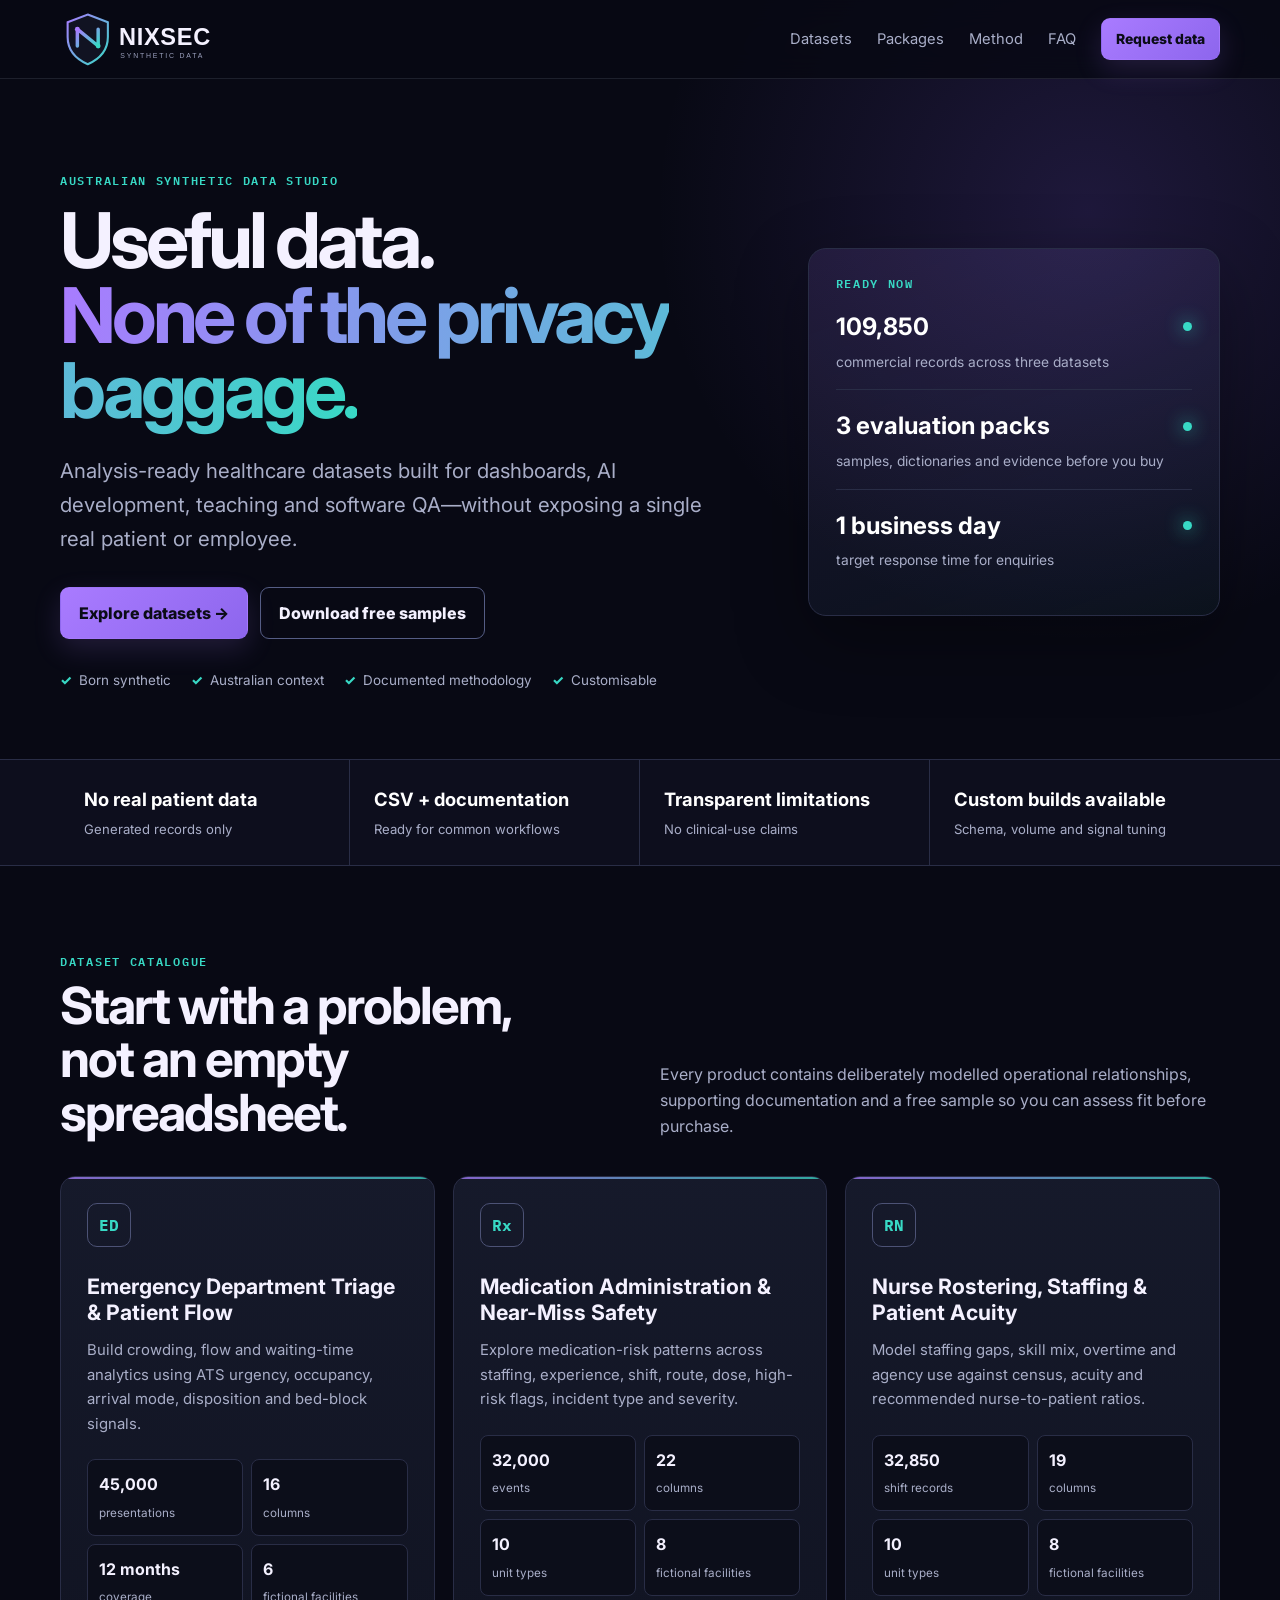
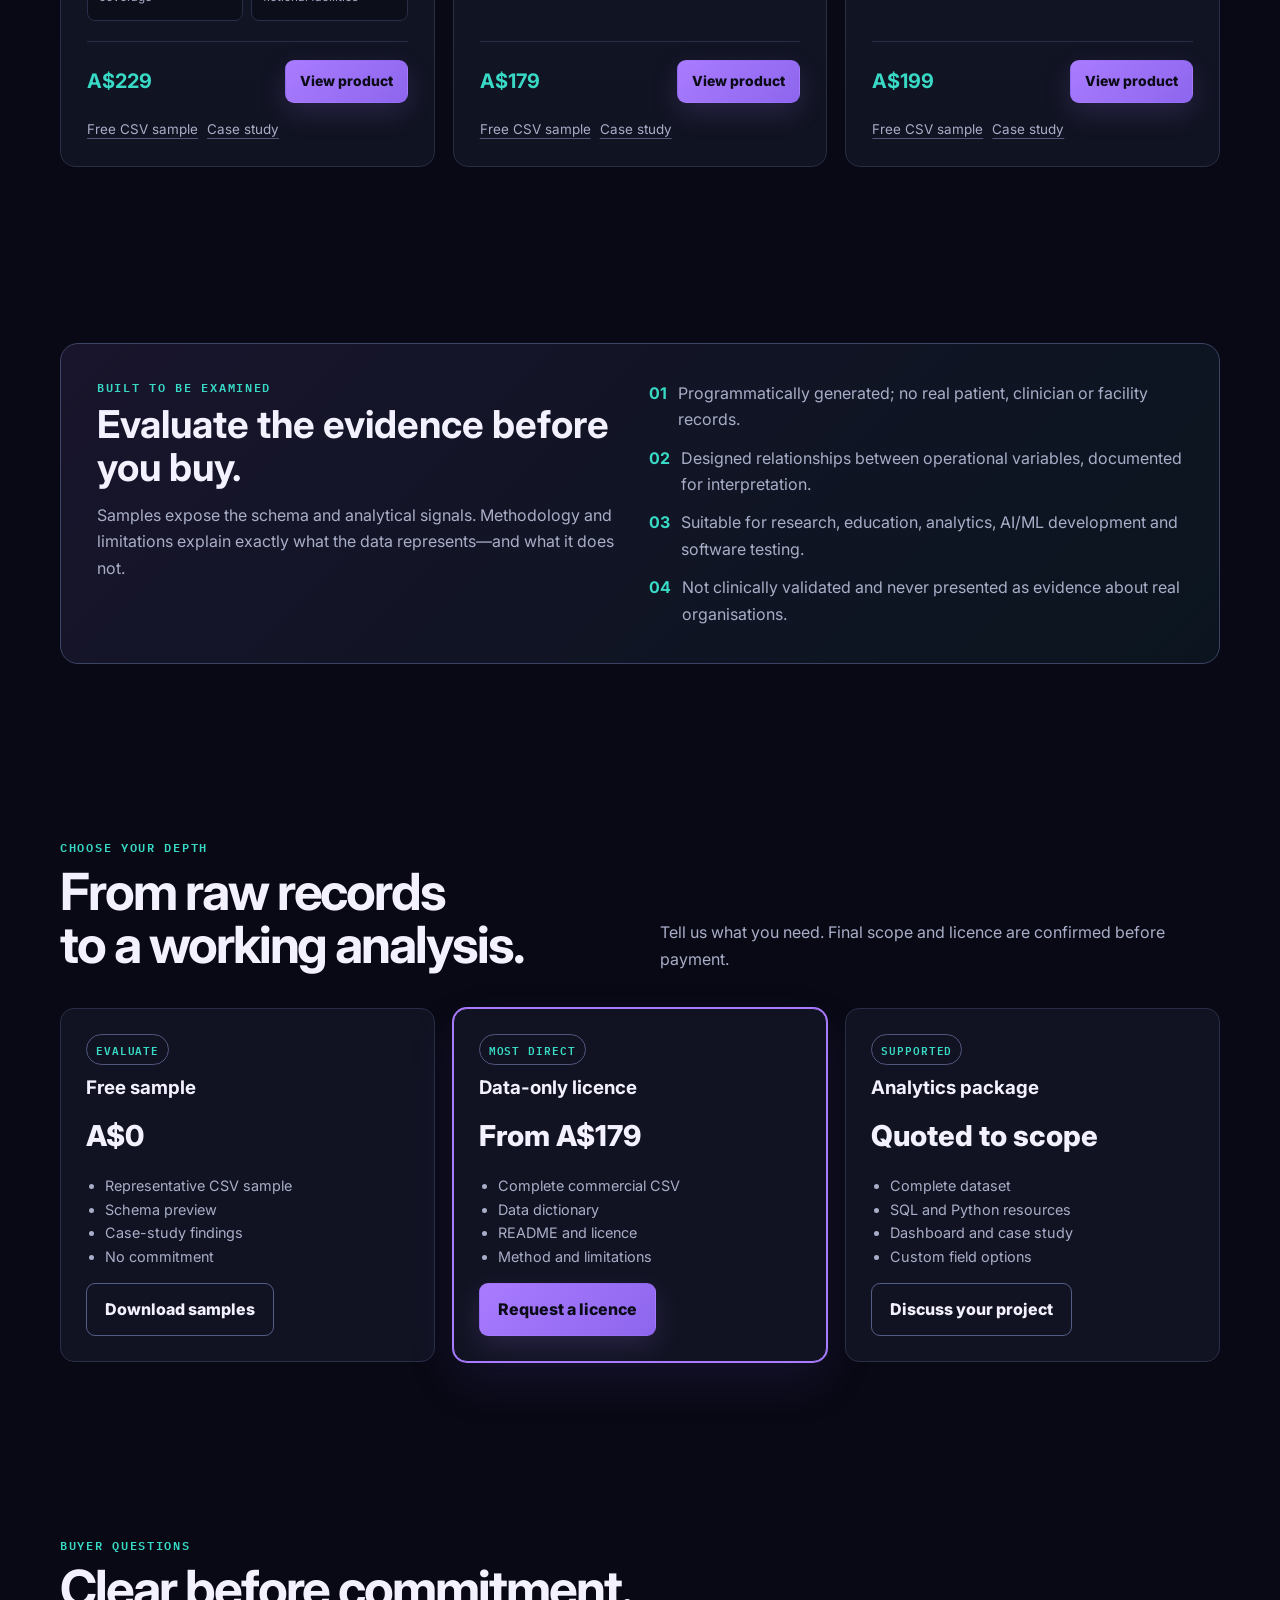
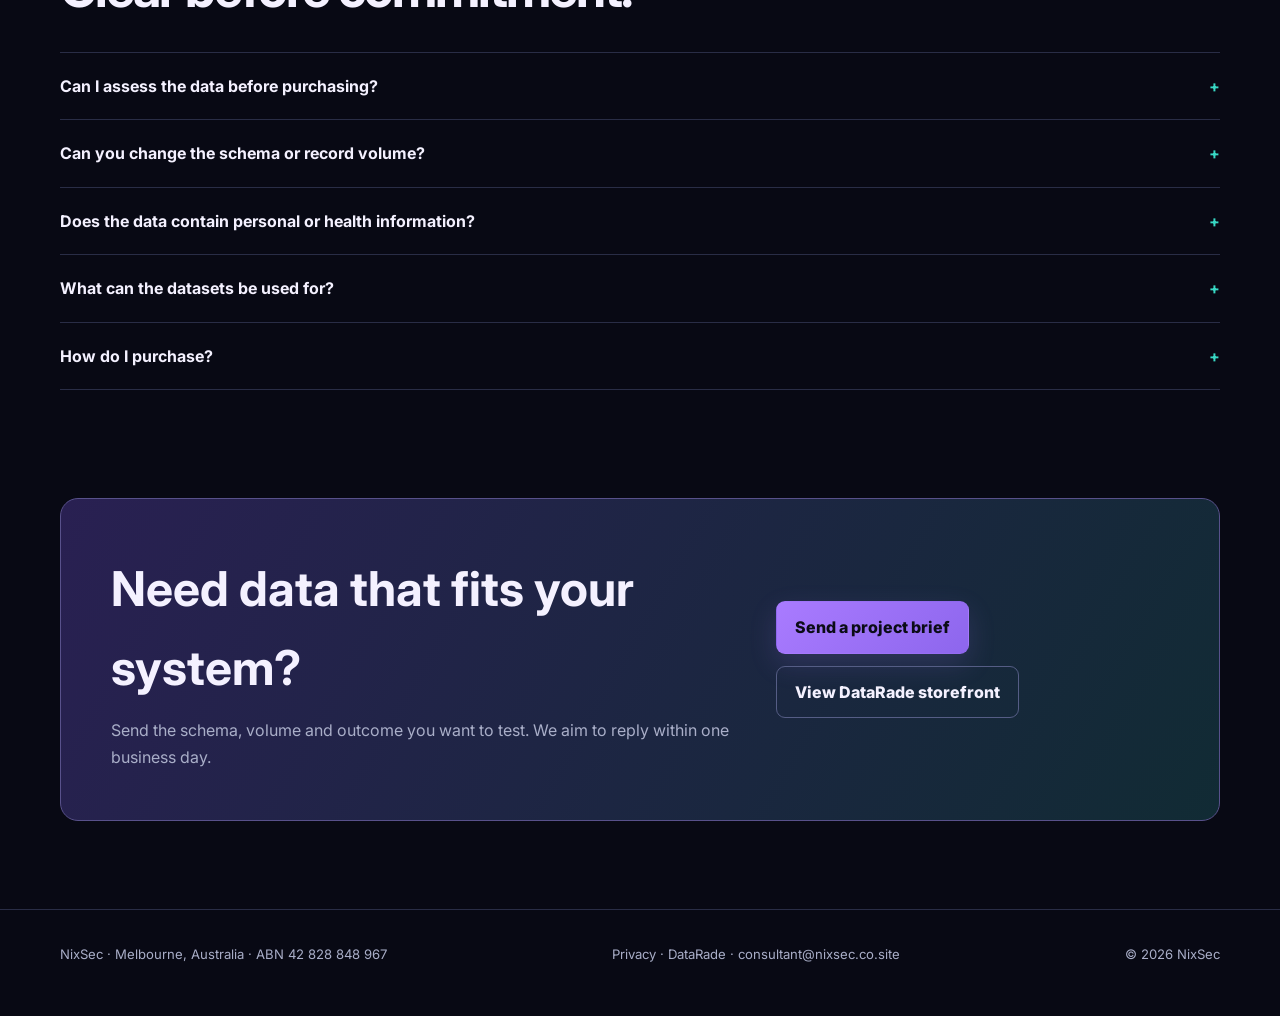
==== commit b42459fa: "Redesign NixSec dataset storefront" ====
--- a/index.html
+++ b/index.html
@@ -1,1175 +1,14 @@
-<!DOCTYPE html>
-<html lang="en">
-<head>
-<meta charset="UTF-8">
-<meta name="viewport" content="width=device-width, initial-scale=1.0">
-<title>NixSec — Synthetic Datasets</title>
-
-<link rel="preconnect" href="https://fonts.googleapis.com">
-<link rel="preconnect" href="https://fonts.gstatic.com" crossorigin>
-<link href="https://fonts.googleapis.com/css2?family=Newsreader:ital,opsz,wght@0,6..72,400;0,6..72,500;0,6..72,600;1,6..72,400&family=IBM+Plex+Sans:wght@400;500;600&family=IBM+Plex+Mono:wght@400;500&display=swap" rel="stylesheet">
-
-<style>
-
-:root {
-  --bg: #14171F;
-  --panel: #1C212B;
-  --text: #E8E6DF;
-  --text-dim: #9CA1AD;
-  --rule: #2A2F3A;
-  --accent: #C98A3D;
-  --accent-dim: #8f6329;
-  --teal: #4E7C74;
-
-  --serif: 'Newsreader', serif;
-  --sans: 'IBM Plex Sans', sans-serif;
-  --mono: 'IBM Plex Mono', monospace;
-}
-
-* {
-  box-sizing: border-box;
-}
-
-html {
-  scroll-behavior: smooth;
-}
-
-body {
-  margin: 0;
-  background: var(--bg);
-  color: var(--text);
-  font-family: var(--sans);
-  font-size: 17px;
-  line-height: 1.6;
-  -webkit-font-smoothing: antialiased;
-}
-
-a {
-  color: var(--accent);
-  text-decoration: none;
-}
-
-a:hover,
-a:focus-visible {
-  text-decoration: underline;
-}
-
-a:focus-visible,
-button:focus-visible,
-summary:focus-visible {
-  outline: 2px solid var(--accent);
-  outline-offset: 3px;
-}
-
-.wrap {
-  max-width: 880px;
-  margin: 0 auto;
-  padding: 0 32px;
-}
-
-
-/* NAV */
-
-header.site-nav {
-  border-bottom: 1px solid var(--rule);
-  position: sticky;
-  top: 0;
-  background: rgba(20, 23, 31, 0.92);
-  backdrop-filter: blur(6px);
-  z-index: 10;
-}
-
-.nav-inner {
-  max-width: 880px;
-  margin: 0 auto;
-  padding: 20px 32px;
-  display: flex;
-  justify-content: space-between;
-  align-items: center;
-  flex-wrap: wrap;
-  gap: 12px;
-}
-
-.brand {
-  font-family: var(--serif);
-  font-size: 1.15rem;
-  font-weight: 500;
-  letter-spacing: 0.01em;
-  color: var(--text);
-}
-
-.nav-links {
-  display: flex;
-  gap: 28px;
-  font-size: 0.92rem;
-  color: var(--text-dim);
-}
-
-.nav-links a {
-  color: var(--text-dim);
-}
-
-.nav-links a:hover {
-  color: var(--text);
-}
-
-
-/* HERO */
-
-.hero {
-  padding: 96px 0 72px;
-  border-bottom: 1px solid var(--rule);
-}
-
-.hero h1 {
-  font-family: var(--serif);
-  font-weight: 500;
-  font-size: clamp(2.1rem, 4.5vw, 3.1rem);
-  line-height: 1.15;
-  max-width: 12ch;
-  margin: 0 0 24px;
-  opacity: 0;
-  animation: rise 0.7s ease-out forwards;
-}
-
-.hero p.sub {
-  font-size: 1.15rem;
-  color: var(--text-dim);
-  max-width: 46ch;
-  margin: 0 0 36px;
-  opacity: 0;
-  animation: rise 0.7s ease-out 0.12s forwards;
-}
-
-.hero-actions {
-  display: flex;
-  flex-wrap: wrap;
-  gap: 12px;
-}
-
-.cta {
-  display: inline-block;
-  background: var(--accent);
-  color: #14171F;
-  font-weight: 600;
-  padding: 13px 26px;
-  border-radius: 2px;
-  font-size: 0.95rem;
-  opacity: 0;
-  animation: rise 0.7s ease-out 0.22s forwards;
-}
-
-.cta:hover {
-  background: #dc9b4d;
-  text-decoration: none;
-}
-
-.cta.secondary {
-  background: transparent;
-  color: var(--accent);
-  border: 1px solid var(--accent-dim);
-}
-
-.cta.secondary:hover {
-  background: var(--panel);
-  color: #dc9b4d;
-  text-decoration: none;
-}
-
-@keyframes rise {
-  from {
-    opacity: 0;
-    transform: translateY(10px);
-  }
-
-  to {
-    opacity: 1;
-    transform: translateY(0);
-  }
-}
-
-@media (prefers-reduced-motion: reduce) {
-  .hero h1,
-  .hero p.sub,
-  .cta {
-    animation: none;
-    opacity: 1;
-  }
-}
-
-
-/* SECTION SCAFFOLD */
-
-section {
-  padding: 72px 0;
-  border-bottom: 1px solid var(--rule);
-}
-
-section:last-of-type {
-  border-bottom: none;
-}
-
-.section-head {
-  display: grid;
-  grid-template-columns: 200px 1fr;
-  gap: 32px;
-  margin-bottom: 40px;
-}
-
-.section-head h2 {
-  font-family: var(--serif);
-  font-weight: 500;
-  font-size: 1.55rem;
-  margin: 0;
-  color: var(--text);
-}
-
-.section-head .kicker {
-  font-family: var(--mono);
-  font-size: 0.78rem;
-  color: var(--text-dim);
-  padding-top: 6px;
-}
-
-@media (max-width: 620px) {
-  .section-head {
-    grid-template-columns: 1fr;
-    gap: 8px;
-  }
-}
-
-.section-body {
-  max-width: 62ch;
-}
-
-.section-body p {
-  color: var(--text-dim);
-}
-
-.section-body p + p {
-  margin-top: 1em;
-}
-
-
-/* OFFER LIST */
-
-.offer-list {
-  list-style: none;
-  margin: 0;
-  padding: 0;
-  max-width: 62ch;
-}
-
-.offer-list li {
-  display: grid;
-  grid-template-columns: 90px 1fr;
-  gap: 20px;
-  padding: 18px 0;
-  border-top: 1px solid var(--rule);
-}
-
-.offer-list li:last-child {
-  border-bottom: 1px solid var(--rule);
-}
-
-.offer-list .tag {
-  font-family: var(--mono);
-  font-size: 0.78rem;
-  color: var(--teal);
-  padding-top: 3px;
-}
-
-.offer-list strong {
-  color: var(--text);
-  font-weight: 600;
-}
-
-.offer-list span.desc {
-  display: block;
-  color: var(--text-dim);
-  margin-top: 4px;
-}
-
-
-/* DATASETS */
-
-.dataset-row {
-  display: grid;
-  grid-template-columns: 1fr auto;
-  gap: 12px;
-  align-items: baseline;
-  padding: 20px 0;
-  border-top: 1px solid var(--rule);
-}
-
-.dataset-row:last-child {
-  border-bottom: 1px solid var(--rule);
-}
-
-.dataset-row .name {
-  font-weight: 600;
-  color: var(--text);
-}
-
-.dataset-row .meta {
-  font-family: var(--mono);
-  font-size: 0.8rem;
-  color: var(--text-dim);
-}
-
-.dataset-row .desc {
-  grid-column: 1 / -1;
-  color: var(--text-dim);
-  font-size: 0.95rem;
-  margin-top: 2px;
-}
-
-.dataset-row .price {
-  font-family: var(--mono);
-  font-size: 0.95rem;
-  color: var(--accent);
-  white-space: nowrap;
-}
-
-.dataset-row .price .unit {
-  color: var(--text-dim);
-  font-size: 0.72rem;
-}
-
-.dataset-row .files {
-  grid-column: 1 / -1;
-  display: flex;
-  flex-wrap: wrap;
-  gap: 6px 18px;
-  margin-top: 12px;
-  font-family: var(--mono);
-  font-size: 0.78rem;
-}
-
-.dataset-row .files a {
-  color: var(--text-dim);
-  border-bottom: 1px solid var(--rule);
-}
-
-.dataset-row .files a:hover {
-  color: var(--accent);
-  border-bottom-color: var(--accent-dim);
-  text-decoration: none;
-}
-
-.dataset-row .files .buy {
-  color: var(--accent);
-  border-bottom-color: var(--accent-dim);
-}
-
-
-/* BUNDLE */
-
-.bundle {
-  display: flex;
-  justify-content: space-between;
-  align-items: baseline;
-  flex-wrap: wrap;
-  gap: 12px;
-  margin-top: 28px;
-  padding: 18px 20px;
-  border: 1px solid var(--accent-dim);
-}
-
-.bundle .b-name {
-  font-weight: 600;
-}
-
-.bundle .b-note {
-  color: var(--text-dim);
-  font-size: 0.9rem;
-}
-
-.bundle .b-price {
-  font-family: var(--mono);
-  color: var(--accent);
-  white-space: nowrap;
-}
-
-.bundle .unit {
-  color: var(--text-dim);
-  font-size: 0.72rem;
-}
-
-.catalog-note {
-  max-width: 62ch;
-  color: var(--text-dim);
-  font-size: 0.92rem;
-  margin-top: 28px;
-}
-
-
-/* METHODOLOGY */
-
-.method-flag {
-  display: inline-flex;
-  align-items: center;
-  gap: 10px;
-  font-family: var(--mono);
-  font-size: 0.82rem;
-  color: var(--teal);
-  border: 1px solid var(--teal);
-  padding: 8px 14px;
-  margin-top: 20px;
-  max-width: fit-content;
-}
-
-.method-flag::before {
-  content: "";
-  width: 7px;
-  height: 7px;
-  background: var(--teal);
-  border-radius: 50%;
-  flex: none;
-}
-
-
-/* ABOUT */
-
-.about-quote {
-  font-family: var(--serif);
-  font-style: italic;
-  font-size: 1.2rem;
-  line-height: 1.5;
-  color: var(--text);
-  max-width: 56ch;
-  margin: 24px 0 0;
-  padding-left: 20px;
-  border-left: 2px solid var(--accent-dim);
-}
-
-
-/* FAQ */
-
-.faq-item {
-  border-top: 1px solid var(--rule);
-  max-width: 62ch;
-}
-
-.faq-item:last-child {
-  border-bottom: 1px solid var(--rule);
-}
-
-.faq-item summary {
-  cursor: pointer;
-  padding: 18px 0;
-  font-weight: 600;
-  color: var(--text);
-  list-style: none;
-  display: flex;
-  justify-content: space-between;
-  align-items: center;
-  gap: 16px;
-}
-
-.faq-item summary::-webkit-details-marker {
-  display: none;
-}
-
-.faq-item summary::after {
-  content: "+";
-  font-family: var(--mono);
-  color: var(--accent);
-  font-size: 1.1rem;
-  flex: none;
-}
-
-.faq-item[open] summary::after {
-  content: "–";
-}
-
-.faq-item .a {
-  padding: 0 0 20px;
-  color: var(--text-dim);
-  max-width: 58ch;
-}
-
-
-/* CONTACT */
-
-.contact-block {
-  max-width: 62ch;
-}
-
-.contact-email {
-  font-family: var(--mono);
-  font-size: 1.1rem;
-  display: inline-block;
-  margin-top: 8px;
-}
-
-
-/* FOOTER */
-
-footer {
-  padding: 40px 0 60px;
-  font-size: 0.85rem;
-  color: var(--text-dim);
-}
-
-footer .foot-inner {
-  display: flex;
-  justify-content: space-between;
-  flex-wrap: wrap;
-  gap: 8px;
-}
-
-</style>
-</head>
-
-<body>
-
-
-<header class="site-nav">
-
-  <div class="nav-inner">
-
-    <div class="brand">NixSec</div>
-
-    <nav class="nav-links">
-      <a href="#datasets">Datasets</a>
-      <a href="#about">About</a>
-      <a href="#methodology">Methodology</a>
-      <a href="#faq">FAQ</a>
-      <a href="#contact">Contact</a>
-    </nav>
-
-  </div>
-
-</header>
-
-
-<main class="wrap">
-
-
-<section class="hero" style="border-top:none;">
-
-  <h1>Custom Synthetic Datasets, Built to Spec</h1>
-
-  <p class="sub">
-    Structured, tabular data at volume — generated to order,
-    delivered clean, ready for training, evaluation, or testing.
-  </p>
-
-  <div class="hero-actions">
-
-    <a class="cta" href="#datasets">
-      View Datasets
-    </a>
-
-    <a
-      class="cta secondary"
-      href="datasets/nixsec-free-samples.zip"
-      download="nixsec-free-samples.zip"
-    >
-      Download Free Samples
-    </a>
-
-  </div>
-
-</section>
-
-
-<section id="offer">
-
-  <div class="section-head">
-    <div class="kicker">01 — OFFERING</div>
-    <h2>What We Offer</h2>
-  </div>
-
-  <div class="section-body">
-
-    <p>
-      NixSec produces synthetic structured and tabular datasets at scale.
-      Whether you need data to train a model, benchmark an evaluation pipeline,
-      or stress-test a system, each dataset is generated to fit your exact
-      specification — row count, schema, format, and complexity.
-    </p>
-
-  </div>
-
-
-  <ul class="offer-list">
-
-    <li>
-
-      <span class="tag">VOLUME</span>
-
-      <span>
-        <strong>Bulk structured data</strong>
-
-        <span class="desc">
-          Thousands of rows, consistent schema, no manual data entry required.
-        </span>
-      </span>
-
-    </li>
-
-
-    <li>
-
-      <span class="tag">FORMAT</span>
-
-      <span>
-        <strong>Delivered your way</strong>
-
-        <span class="desc">
-          CSV, JSON, or other structured formats to suit your pipeline.
-        </span>
-      </span>
-
-    </li>
-
-
-    <li>
-
-      <span class="tag">USE</span>
-
-      <span>
-        <strong>Built for purpose</strong>
-
-        <span class="desc">
-          Training, evaluation, benchmarking, and testing use cases.
-        </span>
-      </span>
-
-    </li>
-
-  </ul>
-
-</section>
-
-
-<section id="datasets">
-
-  <div class="section-head">
-
-    <div class="kicker">
-      02 — CATALOG
-    </div>
-
-    <h2>Datasets</h2>
-
-  </div>
-
-
-  <div class="dataset-row">
-
-    <span class="name">
-      ED Triage &amp; Patient Flow
-    </span>
-
-    <span class="price">
-      A$229
-      <span class="unit">AUD</span>
-    </span>
-
-    <span class="meta">
-      40,000 rows &middot; 30 columns &middot; CSV
-    </span>
-
-    <span class="desc">
-      Emergency department presentations across twelve months,
-      graded on the Australasian Triage Scale. 62 presenting complaints,
-      arrival-mode and time-of-day patterns, and wait times that degrade
-      non-linearly once occupancy passes 90%. Includes NEAT four-hour
-      compliance and disposition outcomes through to did-not-wait.
-    </span>
-
-
-    <span class="files">
-
-      <a
-        class="buy"
-        href="mailto:consultant@nixsec.co.site?subject=ED%20Triage%20and%20Patient%20Flow%20dataset"
-      >
-        Enquire to purchase &rarr;
-      </a>
-
-      <a
-        href="datasets/ed-triage-flow/ed_triage_patient_flow_sample.csv"
-        download
-      >
-        Free sample (CSV)
-      </a>
-
-      <a href="datasets/ed-triage-flow/summary_statistics.html">
-        Summary statistics
-      </a>
-
-      <a
-        href="datasets/ed-triage-flow/data_dictionary.csv"
-        download
-      >
-        Data dictionary
-      </a>
-
-      <a href="datasets/ed-triage-flow/README.md">
-        README
-      </a>
-
-      <a href="datasets/ed-triage-flow/methodology_note.md">
-        Methodology
-      </a>
-
-      <a href="datasets/ed-triage-flow/known_limitations.md">
-        Known limitations
-      </a>
-
-    </span>
-
-  </div>
-
-
-  <div class="dataset-row">
-
-    <span class="name">
-      Nurse Rostering &amp; Acuity-to-Staffing
-    </span>
-
-    <span class="price">
-      A$199
-      <span class="unit">AUD</span>
-    </span>
-
-    <span class="meta">
-      24,090 rows &middot; 36 columns &middot; CSV
-    </span>
-
-    <span class="desc">
-      Shift-level roster records for 22 wards across two campuses,
-      linking staffing to patient acuity and outcomes. NHPPD actual
-      against shift-adjusted target, skill mix across five nursing roles,
-      agency and overtime as a response to shortfall, and six adverse-event
-      categories modulated by how short the shift ran.
-    </span>
-
-
-    <span class="files">
-
-      <a
-        class="buy"
-        href="mailto:consultant@nixsec.co.site?subject=Nurse%20Rostering%20and%20Acuity-to-Staffing%20dataset"
-      >
-        Enquire to purchase &rarr;
-      </a>
-
-      <a
-        href="datasets/nurse-rostering/nurse_rostering_acuity_staffing_sample.csv"
-        download
-      >
-        Free sample (CSV)
-      </a>
-
-      <a href="datasets/nurse-rostering/summary_statistics.html">
-        Summary statistics
-      </a>
-
-      <a
-        href="datasets/nurse-rostering/data_dictionary.csv"
-        download
-      >
-        Data dictionary
-      </a>
-
-      <a href="datasets/nurse-rostering/README.md">
-        README
-      </a>
-
-      <a href="datasets/nurse-rostering/methodology_note.md">
-        Methodology
-      </a>
-
-      <a href="datasets/nurse-rostering/known_limitations.md">
-        Known limitations
-      </a>
-
-    </span>
-
-  </div>
-
-
-  <div class="dataset-row">
-
-    <span class="name">
-      Medication Administration &amp; Near-Miss Safety
-    </span>
-
-    <span class="price">
-      A$179
-      <span class="unit">AUD</span>
-    </span>
-
-    <span class="meta">
-      30,000 rows &middot; 31 columns &middot; CSV
-    </span>
-
-    <span class="desc">
-      Medication administration events across ten wards,
-      with near-miss and error rates that shift with night duty,
-      handover windows, staff experience and administration density.
-      82 medications with APINCHS high-risk flagging,
-      graded A through G on the NCC MERP severity index.
-    </span>
-
-
-    <span class="files">
-
-      <a
-        class="buy"
-        href="mailto:consultant@nixsec.co.site?subject=Medication%20Administration%20and%20Near-Miss%20dataset"
-      >
-        Enquire to purchase &rarr;
-      </a>
-
-      <a
-        href="datasets/medication-near-miss/medication_administration_near_miss_sample.csv"
-        download
-      >
-        Free sample (CSV)
-      </a>
-
-      <a href="datasets/medication-near-miss/summary_statistics.html">
-        Summary statistics
-      </a>
-
-      <a
-        href="datasets/medication-near-miss/data_dictionary.csv"
-        download
-      >
-        Data dictionary
-      </a>
-
-      <a href="datasets/medication-near-miss/README.md">
-        README
-      </a>
-
-      <a href="datasets/medication-near-miss/methodology_note.md">
-        Methodology
-      </a>
-
-      <a href="datasets/medication-near-miss/known_limitations.md">
-        Known limitations
-      </a>
-
-    </span>
-
-  </div>
-
-
-  <div class="bundle">
-
-    <span>
-
-      <span class="b-name">
-        All three datasets
-      </span>
-
-      <br>
-
-      <span class="b-note">
-        94,090 rows across the whole picture — flow, staffing, and safety.
-      </span>
-
-    </span>
-
-    <span class="b-price">
-      A$499 AUD
-      <span class="unit">
-        save A$108
-      </span>
-    </span>
-
-  </div>
-
-
-  <p class="catalog-note">
-
-    Every dataset ships with a data dictionary,
-    methodology note, bias and representativeness statement,
-    known limitations, and generated summary statistics.
-
-    The samples above are free to download and use with attribution.
-
-    Purchase includes the complete CSV,
-    licensed for research, education, model training,
-    testing and prototyping — not for clinical decisions,
-    facility benchmarking, or regulatory submission.
-
-    <a href="#contact">
-      Get in touch
-    </a>
-
-    if you need a custom dataset built to your own schema.
-
-  </p>
-
-</section>
-
-
-<section id="methodology">
-
-  <div class="section-head">
-
-    <div class="kicker">
-      03 — PROCESS
-    </div>
-
-    <h2>
-      How It's Made
-    </h2>
-
-  </div>
-
-
-  <div class="section-body">
-
-    <p>
-      Every dataset is generated synthetically —
-      no real user data, no scraped personal information,
-      no third-party records.
-      This means datasets can be produced,
-      scaled, and customised without the privacy
-      or licensing concerns that come with real-world data sources.
-    </p>
-
-    <p>
-      Each dataset goes through a structured generation
-      and validation process to check for consistency,
-      schema accuracy, and realistic data distributions
-      before delivery.
-    </p>
-
-  </div>
-
-
-  <div class="method-flag">
-    100% synthetic — no real or scraped personal data, ever
-  </div>
-
-</section>
-
-
-<section id="about">
-
-  <div class="section-head">
-
-    <div class="kicker">
-      04 — ABOUT
-    </div>
-
-    <h2>
-      About
-    </h2>
-
-  </div>
-
-
-  <div class="section-body">
-
-    <p>
-      NixSec is a Melbourne, Australia-based sole trader business
-      (ABN 42 828 848 967) producing synthetic datasets
-      for buyers who need structured data without the overhead
-      of sourcing or cleaning it themselves.
-    </p>
-
-    <p>
-      The business is built on a background in clinical
-      and forensic nursing — work that demands precision,
-      careful documentation, and attention to detail under scrutiny.
-      That same rigor carries directly into how datasets are built:
-      consistent, well-structured, and checked before they're delivered.
-    </p>
-
-    <p>
-      All work is carried out remotely and asynchronously —
-      no calls or meetings required to get a dataset built and delivered.
-    </p>
-
-  </div>
-
-
-  <p class="about-quote">
-    Precision isn't optional when the record has to hold up.
-    The same standard applies here.
-  </p>
-
-</section>
-
-
-<section id="faq">
-
-  <div class="section-head">
-
-    <div class="kicker">
-      05 — FAQ
-    </div>
-
-    <h2>
-      Frequently Asked Questions
-    </h2>
-
-  </div>
-
-
-  <details class="faq-item">
-
-    <summary>
-      What can I use this data for?
-    </summary>
-
-    <div class="a">
-      Synthetic datasets are suited to model training,
-      evaluation and benchmarking,
-      and pipeline or system testing.
-      If you're not sure whether a dataset fits your use case,
-      get in touch before purchasing.
-    </div>
-
-  </details>
-
-
-  <details class="faq-item">
-
-    <summary>
-      What formats are datasets delivered in?
-    </summary>
-
-    <div class="a">
-      Standard delivery is CSV or JSON.
-      Other structured formats can be arranged on request.
-    </div>
-
-  </details>
-
-
-  <details class="faq-item">
-
-    <summary>
-      Can I request a custom dataset?
-    </summary>
-
-    <div class="a">
-      Yes. Custom datasets can be built to a specified schema,
-      row count, and format.
-      Contact us with your requirements for a quote
-      and turnaround estimate.
-    </div>
-
-  </details>
-
-
-  <details class="faq-item">
-
-    <summary>
-      What's the turnaround time?
-    </summary>
-
-    <div class="a">
-      Turnaround depends on dataset size and complexity.
-      Standard and custom requests will be quoted
-      with an estimated delivery date before work begins.
-    </div>
-
-  </details>
-
-
-  <details class="faq-item">
-
-    <summary>
-      What's the licensing on purchased data?
-    </summary>
-
-    <div class="a">
-      Terms depend on the dataset type:
-      custom-built datasets come with full rights for the buyer.
-
-      Ready-made datasets may be used for any purpose
-      but not redistributed or resold.
-
-      Free datasets may be used freely,
-      provided NixSec is credited as the creator.
-    </div>
-
-  </details>
-
-
-  <details class="faq-item">
-
-    <summary>
-      What's your refund/revision policy?
-    </summary>
-
-    <div class="a">
-      Refunds are not available.
-      Please review dataset details
-      and confirm your requirements before purchasing.
-    </div>
-
-  </details>
-
-</section>
-
-
-<section id="contact" style="border-bottom:none;">
-
-  <div class="section-head">
-
-    <div class="kicker">
-      06 — CONTACT
-    </div>
-
-    <h2>
-      Get in Touch
-    </h2>
-
-  </div>
-
-
-  <div class="contact-block">
-
-    <p>
-      For dataset requests, custom quotes, or questions,
-      reach out at:
-    </p>
-
-    <a
-      class="contact-email"
-      href="mailto:consultant@nixsec.co.site"
-    >
-      consultant@nixsec.co.site
-    </a>
-
-  </div>
-
-</section>
-
-
-</main>
-
-
-<footer>
-
-  <div class="wrap foot-inner">
-
-    <span>
-      NixSec · ABN 42 828 848 967 · Melbourne, Australia
-    </span>
-
-    <span>
-      © 2026 NixSec. All rights reserved.
-    </span>
-
-  </div>
-
-</footer>
-
-
-</body>
-  </html>
+<!doctype html><html lang="en-AU"><head><meta charset="utf-8"><meta name="viewport" content="width=device-width,initial-scale=1"><title>Australian Synthetic Healthcare Datasets | NixSec</title><meta name="description" content="Privacy-safe Australian synthetic healthcare datasets for analytics, AI, education and software testing. Free samples, documented methodology and custom builds."><meta property="og:title" content="NixSec — Synthetic by Design. Useful by Nature."><meta property="og:description" content="Analysis-ready Australian synthetic healthcare data with free evaluation samples."><meta name="theme-color" content="#080914"><link rel="canonical" href="https://nixsec.pro/"><link rel="preconnect" href="https://fonts.googleapis.com"><link rel="preconnect" href="https://fonts.gstatic.com" crossorigin><link href="https://fonts.googleapis.com/css2?family=IBM+Plex+Mono:wght@500;600&family=Inter:wght@400;500;600;700;800&display=swap" rel="stylesheet"><link rel="stylesheet" href="assets/styles.css"><link rel="icon" href="assets/nixsec-logo.svg" type="image/svg+xml"><script type="application/ld+json">{"@context":"https://schema.org","@type":"Organization","name":"NixSec","url":"https://nixsec.pro/","description":"Australian synthetic healthcare dataset provider","areaServed":"Worldwide","address":{"@type":"PostalAddress","addressLocality":"Melbourne","addressRegion":"VIC","addressCountry":"AU"}}</script></head><body>
+<header class="site-header"><div class="wrap nav"><a class="brand" href="index.html" aria-label="NixSec home"><img src="assets/nixsec-logo.svg" alt="NixSec"></a><nav class="nav-links" aria-label="Main navigation"><a href="#datasets">Datasets</a><a href="#packages">Packages</a><a href="#method">Method</a><a href="#faq">FAQ</a><a class="button small" href="mailto:consultant@nixsec.co.site?subject=NixSec%20dataset%20enquiry">Request data</a></nav></div></header>
+<main><div class="wrap"><section class="hero"><div><div class="eyebrow">Australian synthetic data studio</div><h1>Useful data.<br><span>None of the privacy baggage.</span></h1><p class="lead">Analysis-ready healthcare datasets built for dashboards, AI development, teaching and software QA—without exposing a single real patient or employee.</p><div class="actions"><a class="button" href="#datasets">Explore datasets →</a><a class="button secondary" href="datasets/nixsec-free-samples.zip" download>Download free samples</a></div><div class="trustline"><span>Born synthetic</span><span>Australian context</span><span>Documented methodology</span><span>Customisable</span></div></div><aside class="hero-panel" aria-label="Dataset portfolio summary"><div class="eyebrow">Ready now</div><div class="signal"><strong>109,850</strong><i class="dot"></i><span>commercial records across three datasets</span></div><div class="signal"><strong>3 evaluation packs</strong><i class="dot"></i><span>samples, dictionaries and evidence before you buy</span></div><div class="signal"><strong>1 business day</strong><i class="dot"></i><span>target response time for enquiries</span></div></aside></section></div>
+<div class="strip"><div class="wrap strip-grid"><div class="proof"><strong>No real patient data</strong><span>Generated records only</span></div><div class="proof"><strong>CSV + documentation</strong><span>Ready for common workflows</span></div><div class="proof"><strong>Transparent limitations</strong><span>No clinical-use claims</span></div><div class="proof"><strong>Custom builds available</strong><span>Schema, volume and signal tuning</span></div></div></div>
+<section class="section" id="datasets"><div class="wrap"><div class="section-head"><div><div class="eyebrow">Dataset catalogue</div><h2>Start with a problem,<br>not an empty spreadsheet.</h2></div><p>Every product contains deliberately modelled operational relationships, supporting documentation and a free sample so you can assess fit before purchase.</p></div><div class="grid-3">
+<article class="card"><div class="icon">ED</div><h3>Emergency Department Triage &amp; Patient Flow</h3><p>Build crowding, flow and waiting-time analytics using ATS urgency, occupancy, arrival mode, disposition and bed-block signals.</p><div class="stats"><div class="stat"><strong>45,000</strong><span>presentations</span></div><div class="stat"><strong>16</strong><span>columns</span></div><div class="stat"><strong>12 months</strong><span>coverage</span></div><div class="stat"><strong>6</strong><span>fictional facilities</span></div></div><div class="price"><strong>A$229</strong><a class="button small" href="products/ed-patient-flow.html">View product</a></div><div class="card-links"><a class="text-link" href="datasets/ed-triage-flow/ed_triage_patient_flow_sample.csv" download>Free CSV sample</a><a class="text-link" href="case-studies/ed-patient-flow.pdf">Case study</a></div></article>
+<article class="card"><div class="icon">Rx</div><h3>Medication Administration &amp; Near-Miss Safety</h3><p>Explore medication-risk patterns across staffing, experience, shift, route, dose, high-risk flags, incident type and severity.</p><div class="stats"><div class="stat"><strong>32,000</strong><span>events</span></div><div class="stat"><strong>22</strong><span>columns</span></div><div class="stat"><strong>10</strong><span>unit types</span></div><div class="stat"><strong>8</strong><span>fictional facilities</span></div></div><div class="price"><strong>A$179</strong><a class="button small" href="products/medication-safety.html">View product</a></div><div class="card-links"><a class="text-link" href="datasets/medication-near-miss/medication_administration_near_miss_sample.csv" download>Free CSV sample</a><a class="text-link" href="case-studies/medication-safety.pdf">Case study</a></div></article>
+<article class="card"><div class="icon">RN</div><h3>Nurse Rostering, Staffing &amp; Patient Acuity</h3><p>Model staffing gaps, skill mix, overtime and agency use against census, acuity and recommended nurse-to-patient ratios.</p><div class="stats"><div class="stat"><strong>32,850</strong><span>shift records</span></div><div class="stat"><strong>19</strong><span>columns</span></div><div class="stat"><strong>10</strong><span>unit types</span></div><div class="stat"><strong>8</strong><span>fictional facilities</span></div></div><div class="price"><strong>A$199</strong><a class="button small" href="products/nurse-rostering.html">View product</a></div><div class="card-links"><a class="text-link" href="datasets/nurse-rostering/nurse_rostering_acuity_staffing_sample.csv" download>Free CSV sample</a><a class="text-link" href="case-studies/nurse-rostering.pdf">Case study</a></div></article>
+</div></div></section>
+<section class="section" id="method"><div class="wrap"><div class="risk-box"><div><div class="eyebrow">Built to be examined</div><h3>Evaluate the evidence before you buy.</h3><p>Samples expose the schema and analytical signals. Methodology and limitations explain exactly what the data represents—and what it does not.</p></div><div class="checklist"><div class="check"><b>01</b><span>Programmatically generated; no real patient, clinician or facility records.</span></div><div class="check"><b>02</b><span>Designed relationships between operational variables, documented for interpretation.</span></div><div class="check"><b>03</b><span>Suitable for research, education, analytics, AI/ML development and software testing.</span></div><div class="check"><b>04</b><span>Not clinically validated and never presented as evidence about real organisations.</span></div></div></div></div></section>
+<section class="section" id="packages"><div class="wrap"><div class="section-head"><div><div class="eyebrow">Choose your depth</div><h2>From raw records<br>to a working analysis.</h2></div><p>Tell us what you need. Final scope and licence are confirmed before payment.</p></div><div class="package-grid"><article class="package"><span class="tag">Evaluate</span><h3>Free sample</h3><div class="amount">A$0</div><ul><li>Representative CSV sample</li><li>Schema preview</li><li>Case-study findings</li><li>No commitment</li></ul><a class="button secondary" href="datasets/nixsec-free-samples.zip" download>Download samples</a></article><article class="package featured"><span class="tag">Most direct</span><h3>Data-only licence</h3><div class="amount">From A$179</div><ul><li>Complete commercial CSV</li><li>Data dictionary</li><li>README and licence</li><li>Method and limitations</li></ul><a class="button" href="mailto:consultant@nixsec.co.site?subject=NixSec%20data-only%20licence">Request a licence</a></article><article class="package"><span class="tag">Supported</span><h3>Analytics package</h3><div class="amount">Quoted to scope</div><ul><li>Complete dataset</li><li>SQL and Python resources</li><li>Dashboard and case study</li><li>Custom field options</li></ul><a class="button secondary" href="mailto:consultant@nixsec.co.site?subject=NixSec%20analytics%20package">Discuss your project</a></article></div></div></section>
+<section class="section" id="faq"><div class="wrap"><div class="section-head"><div><div class="eyebrow">Buyer questions</div><h2>Clear before commitment.</h2></div></div><div class="faq"><details><summary>Can I assess the data before purchasing?</summary><div class="answer">Yes. Download the free evaluation samples and case studies. If the structure is close but not exact, send your required fields and we can quote a tailored version.</div></details><details><summary>Can you change the schema or record volume?</summary><div class="answer">Yes. Fields, volumes, facility mix, time period and deliberately modelled operational patterns can be adjusted to suit a defined use case.</div></details><details><summary>Does the data contain personal or health information?</summary><div class="answer">No. These products are born synthetic and contain no records from real patients, workers or facilities.</div></details><details><summary>What can the datasets be used for?</summary><div class="answer">Analytics, dashboards, research, education, model development, evaluation, demonstrations and software testing. They are not clinically validated and must not guide real patient care.</div></details><details><summary>How do I purchase?</summary><div class="answer">Email your chosen dataset and intended use. We confirm the package, licence, price and delivery details before payment. You can also contact NixSec through the DataRade storefront.</div></details></div></div></section>
+<div class="wrap"><section class="cta-band"><div><h2>Need data that fits your system?</h2><p>Send the schema, volume and outcome you want to test. We aim to reply within one business day.</p></div><div class="actions"><a class="button" href="mailto:consultant@nixsec.co.site?subject=Custom%20synthetic%20dataset%20brief">Send a project brief</a><a class="button secondary" href="https://nix-nightshade-security.mydatastorefront.com/">View DataRade storefront</a></div></section></div></main>
+<footer class="footer"><div class="wrap footer-grid"><span>NixSec · Melbourne, Australia · ABN 42 828 848 967</span><span><a href="privacy.html">Privacy</a> · <a href="https://nix-nightshade-security.mydatastorefront.com/">DataRade</a> · consultant@nixsec.co.site</span><span>© 2026 NixSec</span></div></footer></body></html>
--- a/assets/styles.css
+++ b/assets/styles.css
@@ -0,0 +1 @@
+:root{--ink:#080914;--panel:#111322;--panel2:#171a2c;--text:#f4f1ff;--muted:#a9aec8;--violet:#a97bff;--violet2:#7856d8;--aqua:#38d9c5;--line:#292d46;--white:#fff;--shadow:0 24px 70px rgba(0,0,0,.34);--sans:Inter,ui-sans-serif,system-ui,-apple-system,BlinkMacSystemFont,"Segoe UI",sans-serif;--mono:"IBM Plex Mono",ui-monospace,SFMono-Regular,monospace}*{box-sizing:border-box}html{scroll-behavior:smooth}body{margin:0;background:radial-gradient(circle at 85% 5%,rgba(120,86,216,.2),transparent 27rem),var(--ink);color:var(--text);font-family:var(--sans);font-size:16px;line-height:1.65;-webkit-font-smoothing:antialiased}a{color:inherit;text-decoration:none}a:focus-visible,button:focus-visible,summary:focus-visible{outline:3px solid var(--aqua);outline-offset:4px}.wrap{width:min(1160px,calc(100% - 40px));margin:auto}.eyebrow{font:600 .76rem/1.2 var(--mono);letter-spacing:.14em;text-transform:uppercase;color:var(--aqua)}.site-header{position:sticky;top:0;z-index:20;border-bottom:1px solid rgba(169,174,200,.14);background:rgba(8,9,20,.84);backdrop-filter:blur(14px)}.nav{min-height:78px;display:flex;align-items:center;justify-content:space-between;gap:28px}.brand img{display:block;width:222px;height:auto}.nav-links{display:flex;align-items:center;gap:25px;color:var(--muted);font-size:.92rem}.nav-links a:hover{color:var(--white)}.button{display:inline-flex;align-items:center;justify-content:center;gap:8px;border:1px solid transparent;border-radius:9px;padding:12px 18px;background:linear-gradient(135deg,var(--violet),#8d66ed);color:#0b0c17;font-weight:800;box-shadow:0 10px 28px rgba(169,123,255,.16);transition:.2s ease}.button:hover{transform:translateY(-2px);filter:brightness(1.07)}.button.secondary{background:transparent;border-color:#555d85;color:var(--text);box-shadow:none}.button.secondary:hover{border-color:var(--aqua);color:var(--aqua)}.button.small{padding:9px 14px;font-size:.87rem}.hero{padding:94px 0 68px;display:grid;grid-template-columns:minmax(0,1.25fr) minmax(300px,.75fr);gap:60px;align-items:center}.hero h1{font-size:clamp(2.65rem,6vw,5.6rem);line-height:.98;letter-spacing:-.055em;margin:15px 0 26px;max-width:900px}.hero h1 span{color:transparent;background:linear-gradient(100deg,var(--violet),var(--aqua));background-clip:text;-webkit-background-clip:text}.hero .lead{font-size:clamp(1.05rem,2vw,1.28rem);color:var(--muted);max-width:660px;margin:0 0 31px}.actions{display:flex;gap:12px;flex-wrap:wrap}.trustline{display:flex;flex-wrap:wrap;gap:9px 20px;margin-top:30px;color:var(--muted);font-size:.84rem}.trustline span::before{content:"✓";color:var(--aqua);font-weight:800;margin-right:7px}.hero-panel{background:linear-gradient(160deg,rgba(169,123,255,.12),rgba(56,217,197,.04));border:1px solid var(--line);border-radius:18px;padding:27px;box-shadow:var(--shadow)}.signal{display:grid;grid-template-columns:1fr auto;gap:4px 20px;padding:16px 0;border-bottom:1px solid var(--line)}.signal:last-child{border:0}.signal strong{font-size:1.5rem;color:var(--white)}.signal span{grid-column:1/-1;color:var(--muted);font-size:.86rem}.signal .dot{width:9px;height:9px;border-radius:50%;background:var(--aqua);box-shadow:0 0 18px var(--aqua);align-self:center}.strip{border-block:1px solid var(--line);background:rgba(17,19,34,.62)}.strip-grid{display:grid;grid-template-columns:repeat(4,1fr);gap:0}.proof{padding:24px;border-right:1px solid var(--line)}.proof:last-child{border:0}.proof strong{display:block;color:var(--white);font-size:1.15rem}.proof span{color:var(--muted);font-size:.82rem}.section{padding:88px 0}.section-head{display:flex;justify-content:space-between;gap:32px;align-items:end;margin-bottom:36px}.section h2{font-size:clamp(2rem,4vw,3.35rem);line-height:1.05;letter-spacing:-.04em;margin:10px 0 0}.section-head p{max-width:560px;color:var(--muted);margin:0}.grid-3{display:grid;grid-template-columns:repeat(3,1fr);gap:18px}.card{background:linear-gradient(180deg,rgba(23,26,44,.94),rgba(17,19,34,.94));border:1px solid var(--line);border-radius:15px;padding:26px;display:flex;flex-direction:column;min-height:100%;position:relative;overflow:hidden}.card::before{content:"";position:absolute;inset:0 auto auto 0;width:100%;height:2px;background:linear-gradient(90deg,var(--violet),var(--aqua));opacity:.75}.card .icon{width:44px;height:44px;border:1px solid #4c5275;border-radius:10px;display:grid;place-items:center;color:var(--aqua);font:700 1rem var(--mono);margin-bottom:26px}.card h3{font-size:1.33rem;line-height:1.25;margin:0 0 12px}.card p{color:var(--muted);font-size:.93rem;margin:0 0 18px}.stats{display:grid;grid-template-columns:repeat(2,1fr);gap:8px;margin:5px 0 20px}.stat{background:#0c0e1a;border:1px solid var(--line);padding:11px;border-radius:8px}.stat strong{display:block;font-size:1rem}.stat span{color:var(--muted);font-size:.73rem}.price{margin-top:auto;padding-top:18px;border-top:1px solid var(--line);display:flex;justify-content:space-between;align-items:center;gap:10px}.price strong{color:var(--aqua);font-size:1.25rem}.card-links{display:flex;flex-wrap:wrap;gap:9px;margin-top:15px}.text-link{font-size:.84rem;color:var(--muted);text-decoration:underline;text-decoration-color:#515777;text-underline-offset:4px}.text-link:hover{color:var(--aqua)}.risk-box{display:grid;grid-template-columns:1fr 1fr;gap:18px;background:linear-gradient(135deg,rgba(169,123,255,.1),rgba(56,217,197,.06));border:1px solid #3d4365;border-radius:18px;padding:36px}.risk-box h3{font-size:clamp(1.6rem,3vw,2.6rem);line-height:1.1;margin:9px 0 14px}.risk-box p{color:var(--muted);margin:0}.checklist{display:grid;gap:12px}.check{display:flex;gap:11px;color:var(--muted)}.check b{color:var(--aqua)}.package-grid{display:grid;grid-template-columns:repeat(3,1fr);gap:18px}.package{border:1px solid var(--line);border-radius:14px;padding:25px;background:var(--panel)}.package.featured{border-color:var(--violet);box-shadow:0 0 0 1px var(--violet),0 20px 50px rgba(120,86,216,.12)}.package h3{margin:8px 0}.package .amount{font-size:1.8rem;font-weight:800}.package ul{padding-left:19px;color:var(--muted);font-size:.9rem}.tag{display:inline-block;padding:5px 9px;border:1px solid #50567c;border-radius:100px;color:var(--aqua);font:600 .7rem var(--mono);text-transform:uppercase;letter-spacing:.08em}.faq{border-top:1px solid var(--line)}details{border-bottom:1px solid var(--line)}summary{padding:20px 0;cursor:pointer;font-weight:700;list-style:none;display:flex;justify-content:space-between;gap:20px}summary::after{content:"+";color:var(--aqua)}details[open] summary::after{content:"−"}.answer{color:var(--muted);max-width:780px;padding:0 0 20px}.cta-band{margin:20px 0 88px;padding:50px;border-radius:18px;background:linear-gradient(120deg,#292052,#112b34);border:1px solid #58518b;display:flex;justify-content:space-between;align-items:center;gap:30px}.cta-band h2{margin:0 0 10px;font-size:clamp(1.8rem,4vw,3rem)}.cta-band p{color:var(--muted);margin:0}.footer{border-top:1px solid var(--line);padding:34px 0 50px;color:var(--muted);font-size:.82rem}.footer-grid{display:flex;justify-content:space-between;gap:25px;flex-wrap:wrap}.footer a:hover{color:var(--aqua)}.product-hero{padding:72px 0 50px}.crumb{color:var(--muted);font-size:.84rem}.product-hero h1{font-size:clamp(2.35rem,5vw,4.7rem);line-height:1.03;letter-spacing:-.045em;max-width:980px;margin:18px 0}.product-layout{display:grid;grid-template-columns:minmax(0,1fr) 330px;gap:42px;padding-bottom:88px}.content-block{border-top:1px solid var(--line);padding:30px 0}.content-block h2{margin:0 0 14px;font-size:1.55rem}.content-block p,.content-block li{color:var(--muted)}.content-block ul{padding-left:20px}.schema{overflow:auto;border:1px solid var(--line);border-radius:10px}.schema table{width:100%;border-collapse:collapse;min-width:620px;font-size:.85rem}.schema th,.schema td{text-align:left;padding:11px 14px;border-bottom:1px solid var(--line)}.schema th{color:var(--aqua);font:600 .72rem var(--mono);text-transform:uppercase}.sidebar{position:sticky;top:105px;align-self:start;background:var(--panel);border:1px solid var(--line);border-radius:15px;padding:24px}.sidebar .amount{font-size:2rem;font-weight:850}.sidebar p{color:var(--muted);font-size:.88rem}.sidebar .button{width:100%;margin-top:8px}.fine{color:var(--muted);font-size:.75rem;margin-top:13px}.outcomes{display:grid;grid-template-columns:repeat(3,1fr);gap:12px}.outcome{padding:18px;background:var(--panel);border:1px solid var(--line);border-radius:10px}.outcome strong{display:block;color:var(--aqua);font-size:1.45rem}.outcome span{color:var(--muted);font-size:.8rem}@media(max-width:900px){.hero,.product-layout{grid-template-columns:1fr}.hero-panel{max-width:600px}.grid-3,.package-grid{grid-template-columns:1fr}.section-head,.risk-box{grid-template-columns:1fr;display:grid}.sidebar{position:static}.strip-grid{grid-template-columns:repeat(2,1fr)}.proof:nth-child(2){border-right:0}.proof:nth-child(-n+2){border-bottom:1px solid var(--line)}}@media(max-width:640px){.wrap{width:min(100% - 28px,1160px)}.nav{min-height:68px}.brand img{width:176px}.nav-links a:not(.button){display:none}.hero{padding:64px 0 45px;gap:35px}.hero h1{font-size:2.85rem}.section{padding:65px 0}.strip-grid,.outcomes{grid-template-columns:1fr}.proof{border-right:0;border-bottom:1px solid var(--line)}.cta-band{padding:30px;align-items:flex-start;flex-direction:column}.button{width:100%}.actions{display:grid}.card{padding:22px}}
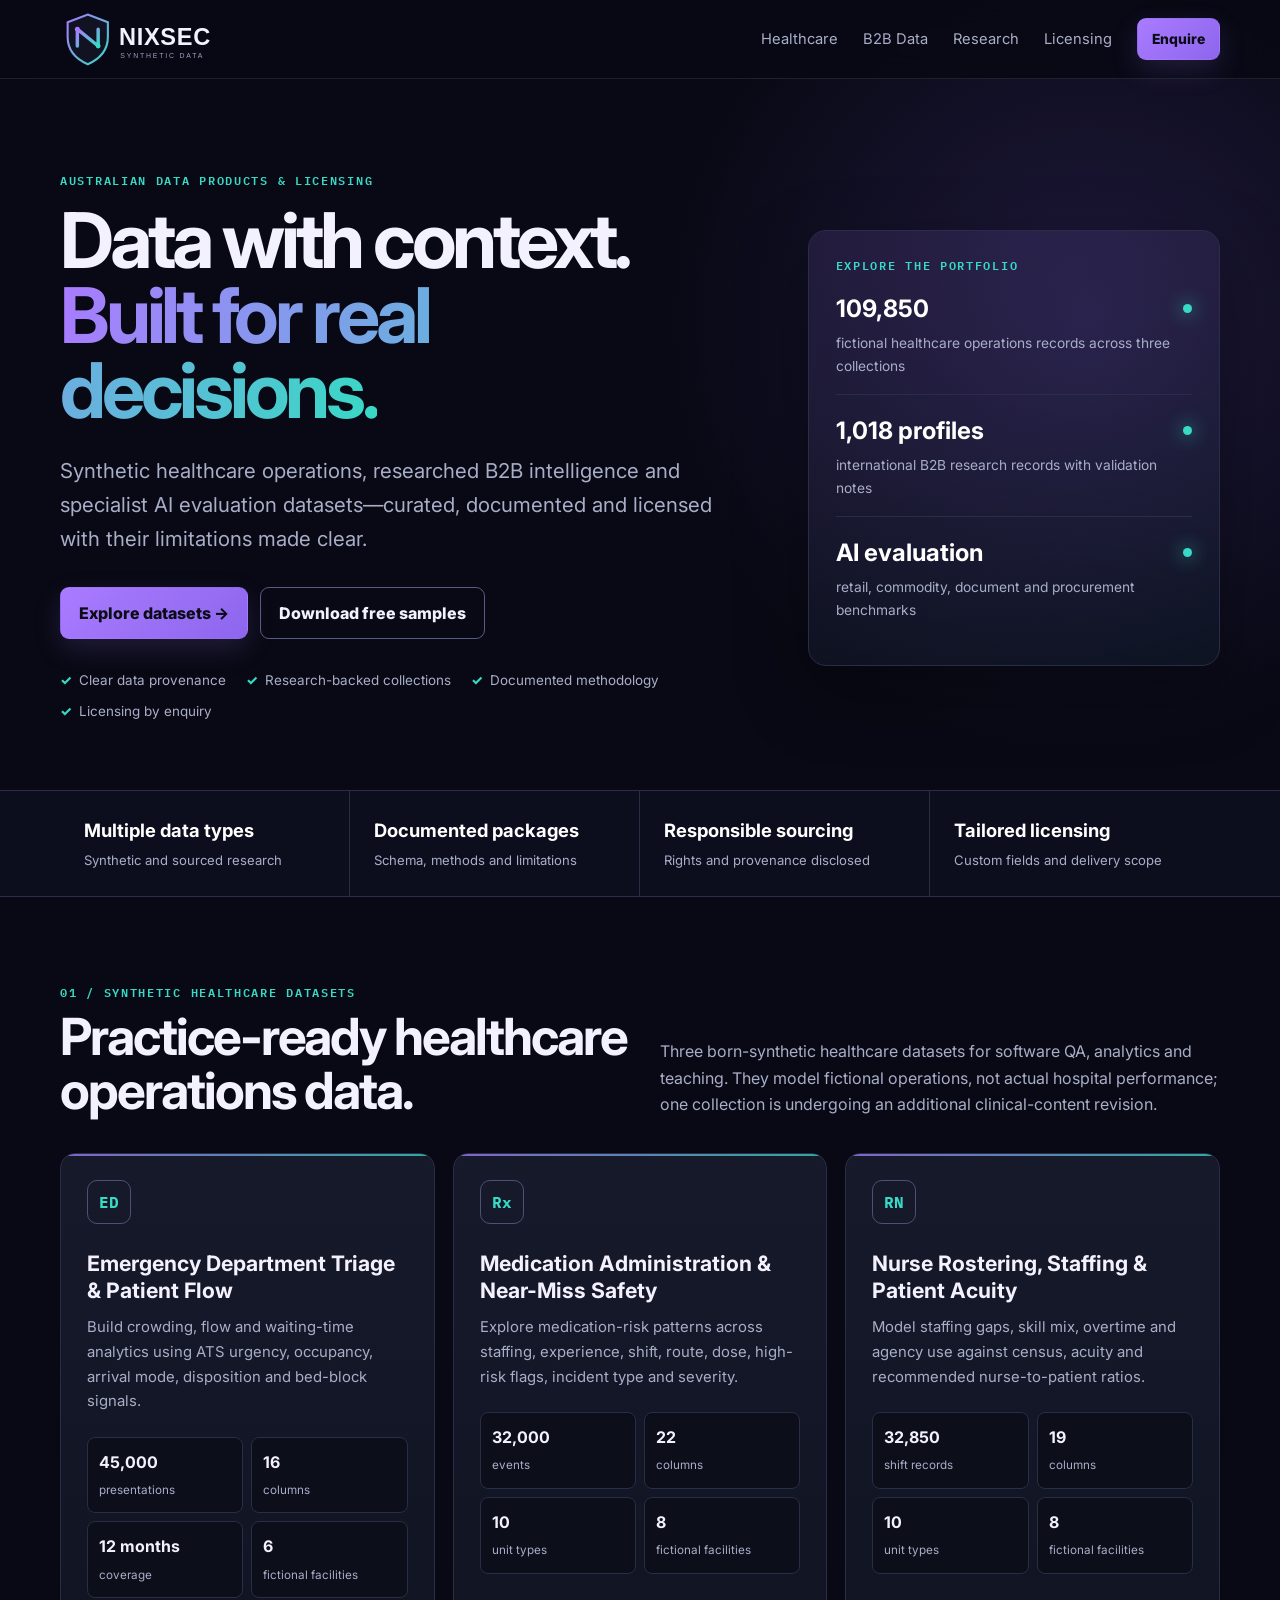
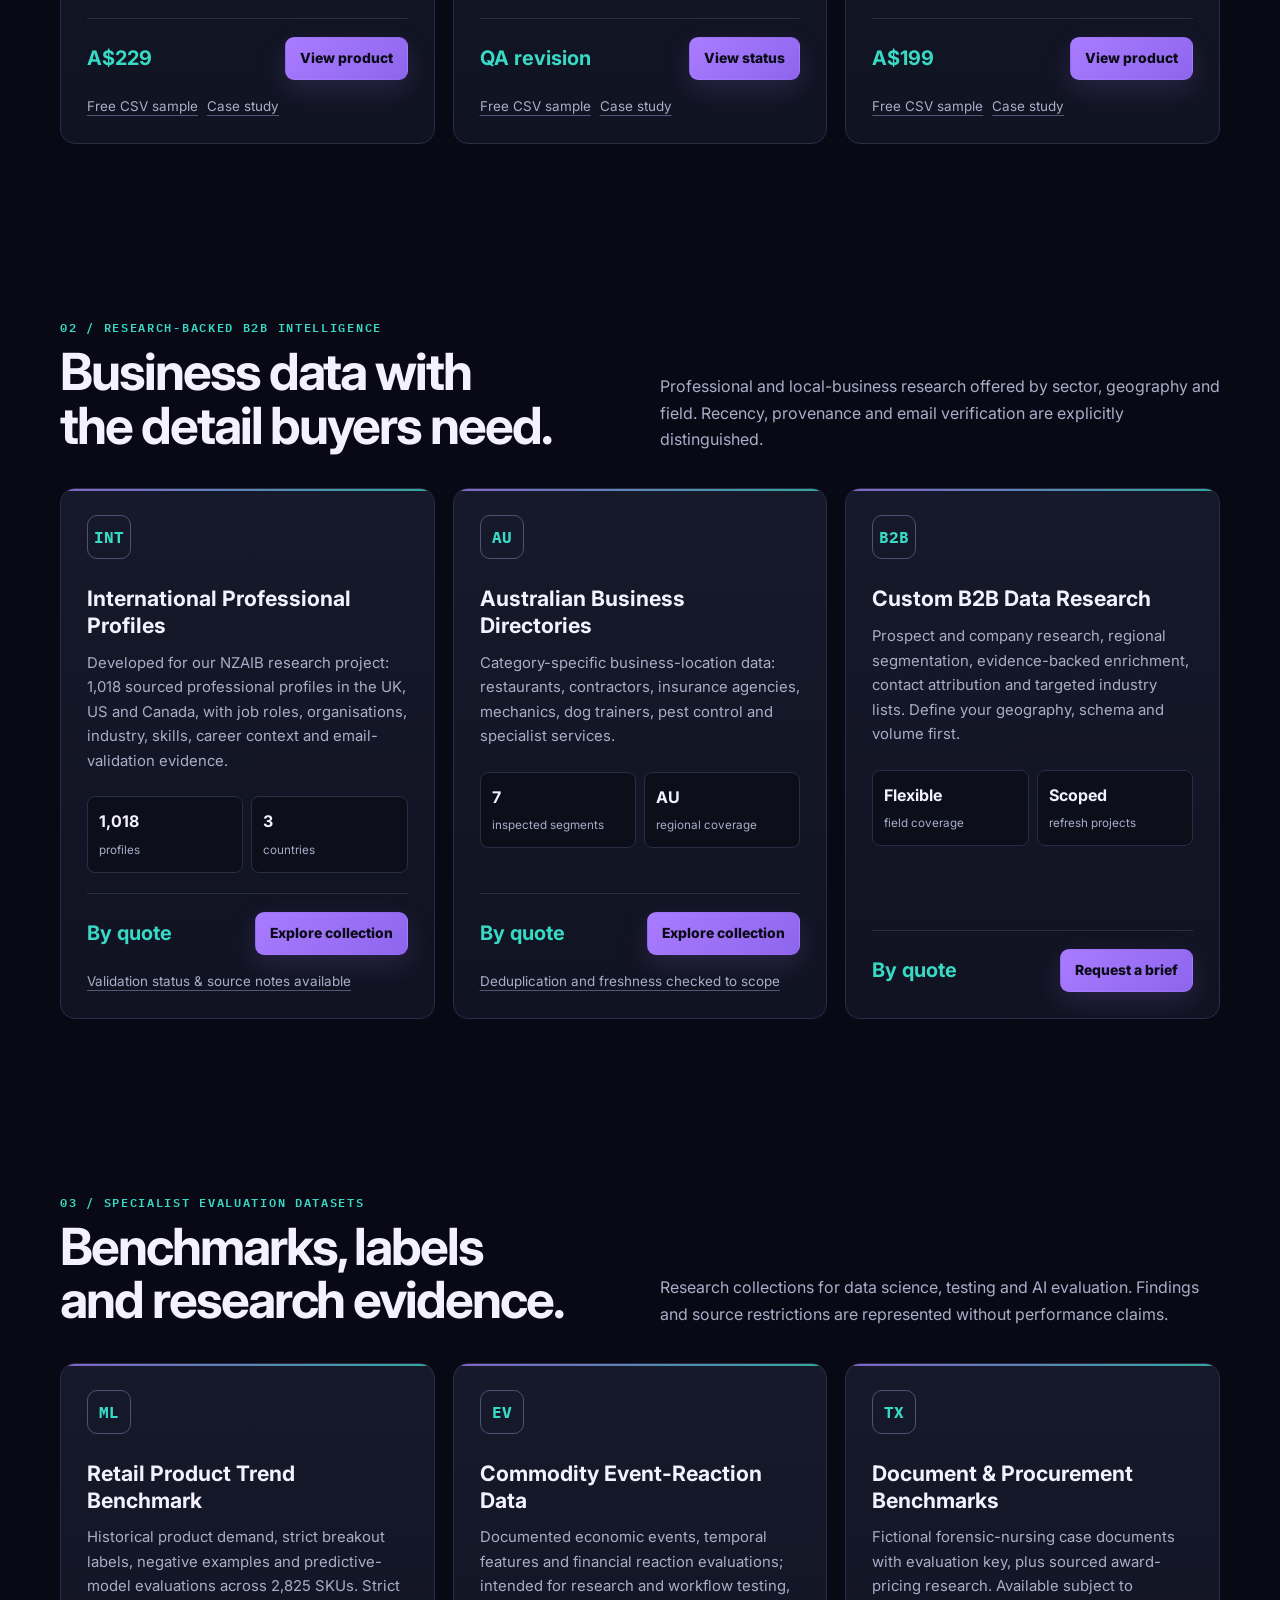
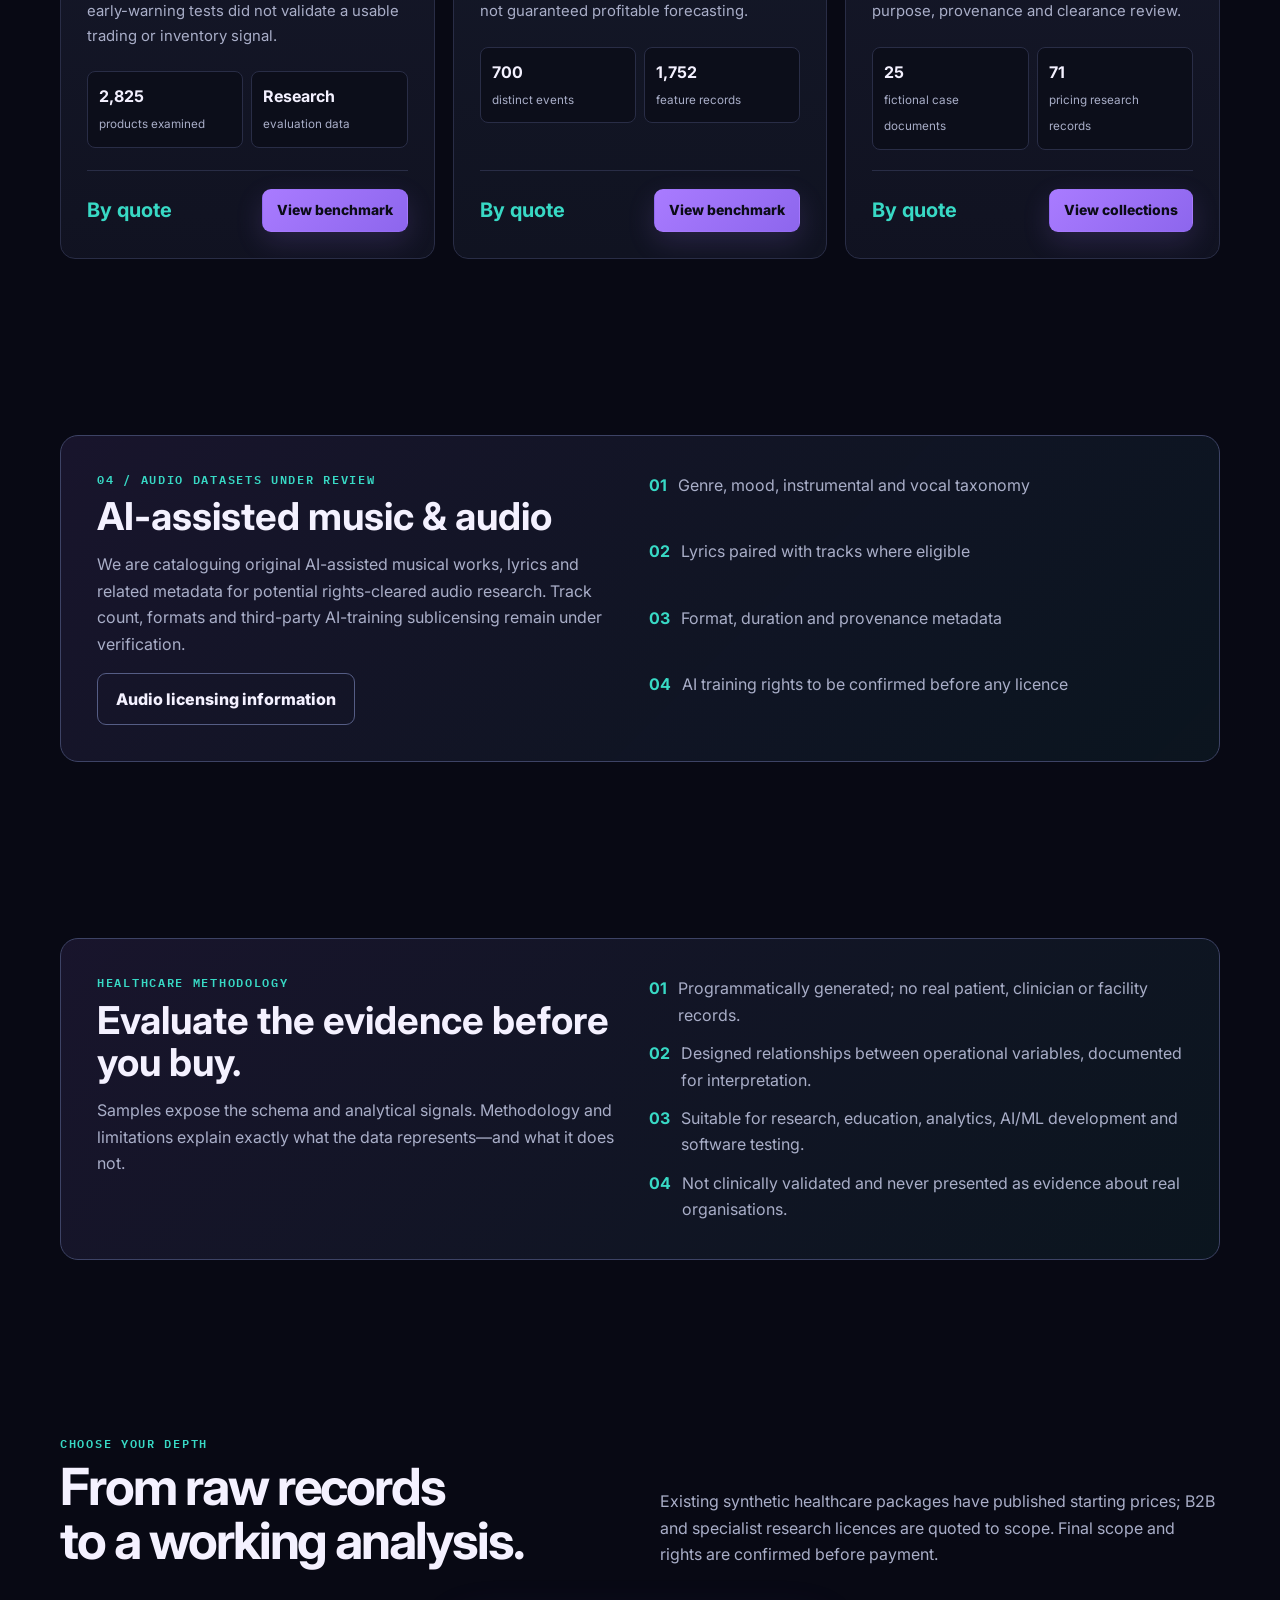
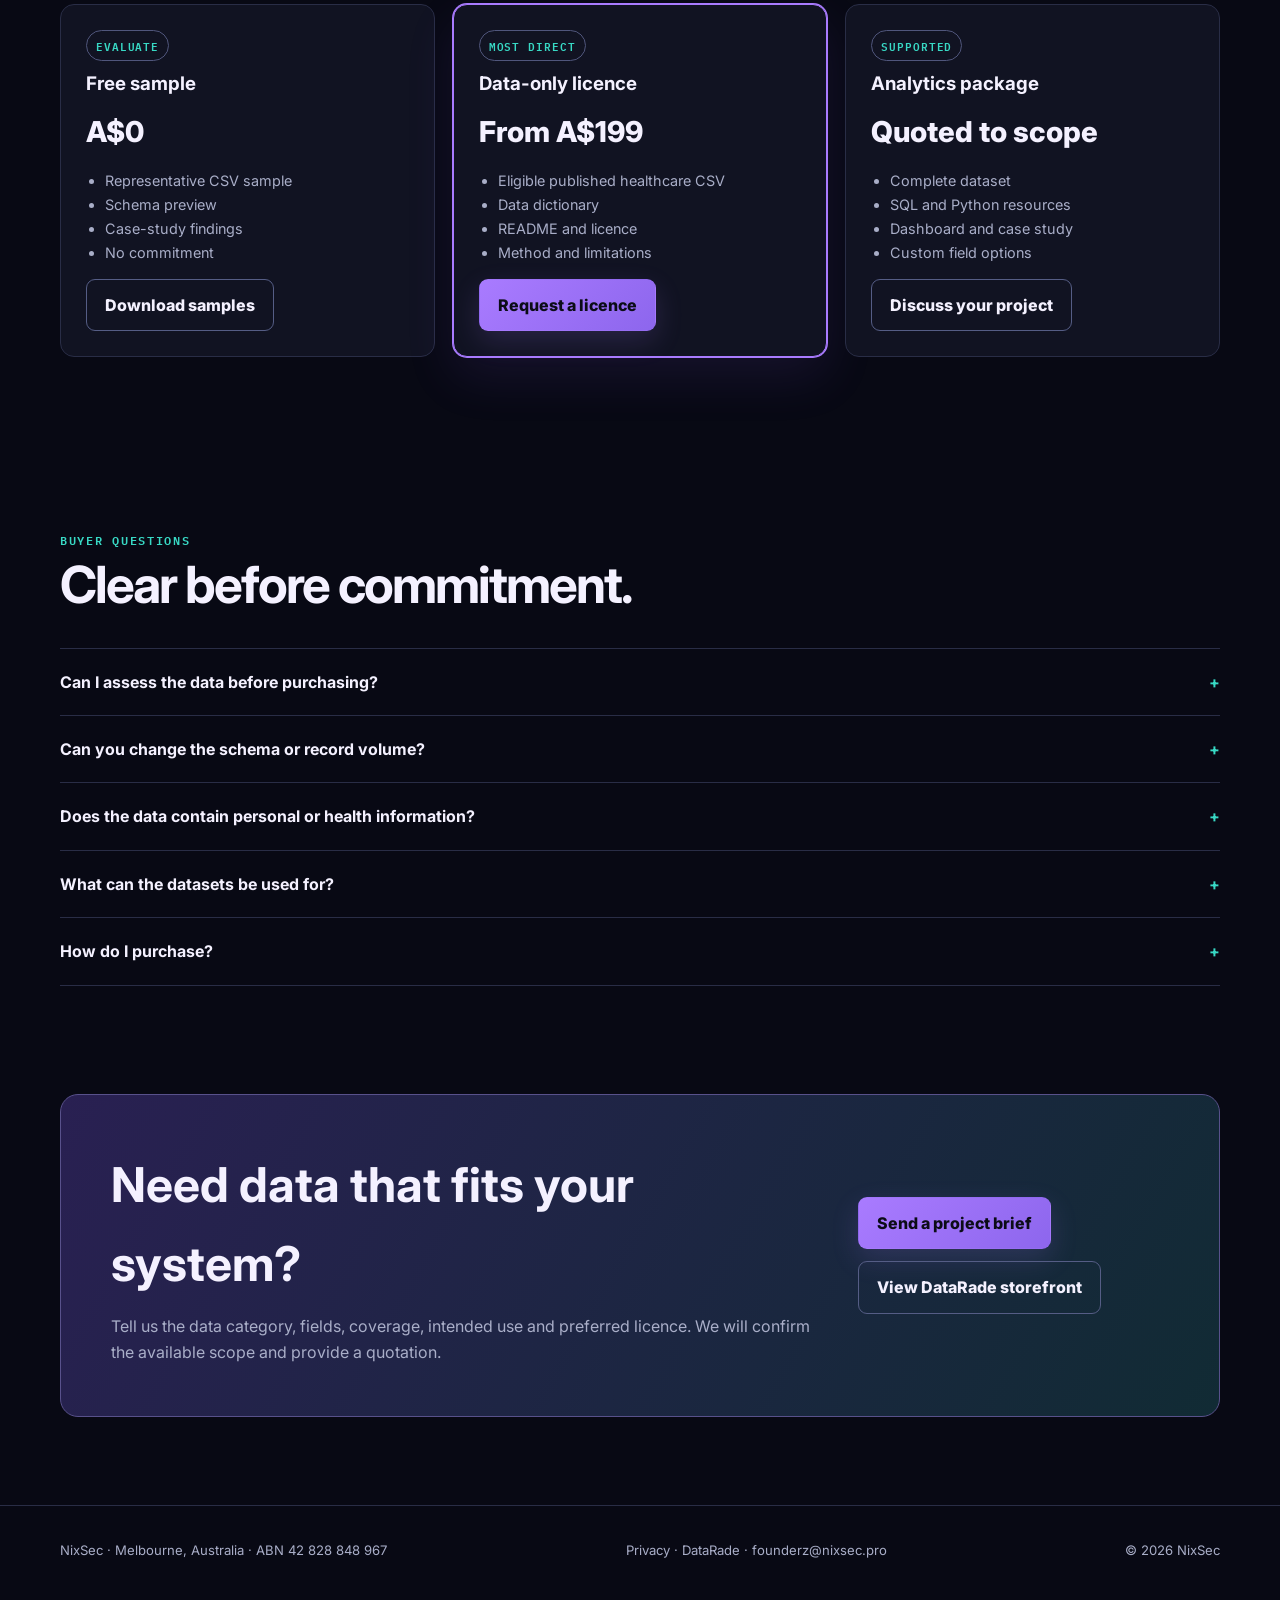
==== commit 724b09ed: "Expand NixSec site with verified B2B, specialist and audio dataset catalogue" ====
--- a/index.html
+++ b/index.html
@@ -1,14 +1,24 @@
-<!doctype html><html lang="en-AU"><head><meta charset="utf-8"><meta name="viewport" content="width=device-width,initial-scale=1"><title>Australian Synthetic Healthcare Datasets | NixSec</title><meta name="description" content="Privacy-safe Australian synthetic healthcare datasets for analytics, AI, education and software testing. Free samples, documented methodology and custom builds."><meta property="og:title" content="NixSec — Synthetic by Design. Useful by Nature."><meta property="og:description" content="Analysis-ready Australian synthetic healthcare data with free evaluation samples."><meta name="theme-color" content="#080914"><link rel="canonical" href="https://nixsec.pro/"><link rel="preconnect" href="https://fonts.googleapis.com"><link rel="preconnect" href="https://fonts.gstatic.com" crossorigin><link href="https://fonts.googleapis.com/css2?family=IBM+Plex+Mono:wght@500;600&family=Inter:wght@400;500;600;700;800&display=swap" rel="stylesheet"><link rel="stylesheet" href="assets/styles.css"><link rel="icon" href="assets/nixsec-logo.svg" type="image/svg+xml"><script type="application/ld+json">{"@context":"https://schema.org","@type":"Organization","name":"NixSec","url":"https://nixsec.pro/","description":"Australian synthetic healthcare dataset provider","areaServed":"Worldwide","address":{"@type":"PostalAddress","addressLocality":"Melbourne","addressRegion":"VIC","addressCountry":"AU"}}</script></head><body>
-<header class="site-header"><div class="wrap nav"><a class="brand" href="index.html" aria-label="NixSec home"><img src="assets/nixsec-logo.svg" alt="NixSec"></a><nav class="nav-links" aria-label="Main navigation"><a href="#datasets">Datasets</a><a href="#packages">Packages</a><a href="#method">Method</a><a href="#faq">FAQ</a><a class="button small" href="mailto:consultant@nixsec.co.site?subject=NixSec%20dataset%20enquiry">Request data</a></nav></div></header>
-<main><div class="wrap"><section class="hero"><div><div class="eyebrow">Australian synthetic data studio</div><h1>Useful data.<br><span>None of the privacy baggage.</span></h1><p class="lead">Analysis-ready healthcare datasets built for dashboards, AI development, teaching and software QA—without exposing a single real patient or employee.</p><div class="actions"><a class="button" href="#datasets">Explore datasets →</a><a class="button secondary" href="datasets/nixsec-free-samples.zip" download>Download free samples</a></div><div class="trustline"><span>Born synthetic</span><span>Australian context</span><span>Documented methodology</span><span>Customisable</span></div></div><aside class="hero-panel" aria-label="Dataset portfolio summary"><div class="eyebrow">Ready now</div><div class="signal"><strong>109,850</strong><i class="dot"></i><span>commercial records across three datasets</span></div><div class="signal"><strong>3 evaluation packs</strong><i class="dot"></i><span>samples, dictionaries and evidence before you buy</span></div><div class="signal"><strong>1 business day</strong><i class="dot"></i><span>target response time for enquiries</span></div></aside></section></div>
-<div class="strip"><div class="wrap strip-grid"><div class="proof"><strong>No real patient data</strong><span>Generated records only</span></div><div class="proof"><strong>CSV + documentation</strong><span>Ready for common workflows</span></div><div class="proof"><strong>Transparent limitations</strong><span>No clinical-use claims</span></div><div class="proof"><strong>Custom builds available</strong><span>Schema, volume and signal tuning</span></div></div></div>
-<section class="section" id="datasets"><div class="wrap"><div class="section-head"><div><div class="eyebrow">Dataset catalogue</div><h2>Start with a problem,<br>not an empty spreadsheet.</h2></div><p>Every product contains deliberately modelled operational relationships, supporting documentation and a free sample so you can assess fit before purchase.</p></div><div class="grid-3">
+<!doctype html><html lang="en-AU"><head><meta charset="utf-8"><meta name="viewport" content="width=device-width,initial-scale=1"><title>Healthcare, B2B & AI Evaluation Datasets | NixSec Australia</title><meta name="description" content="Australian data licensing: synthetic healthcare datasets, international professional profiles, local business directories, research benchmarks and custom data projects."><meta property="og:title" content="NixSec — Synthetic, B2B & Research Datasets"><meta property="og:description" content="Healthcare synthetic data, Australian B2B directories, international professional research and AI evaluation benchmarks."><meta name="theme-color" content="#080914"><link rel="canonical" href="https://nixsec.pro/"><link rel="preconnect" href="https://fonts.googleapis.com"><link rel="preconnect" href="https://fonts.gstatic.com" crossorigin><link href="https://fonts.googleapis.com/css2?family=IBM+Plex+Mono:wght@500;600&family=Inter:wght@400;500;600;700;800&display=swap" rel="stylesheet"><link rel="stylesheet" href="assets/styles.css"><link rel="icon" href="assets/nixsec-logo.svg" type="image/svg+xml"><script type="application/ld+json">{"@context":"https://schema.org","@type":"Organization","name":"NixSec","url":"https://nixsec.pro/","description":"Australian provider of synthetic healthcare, B2B research and AI evaluation datasets","areaServed":"Worldwide","address":{"@type":"PostalAddress","addressLocality":"Melbourne","addressRegion":"VIC","addressCountry":"AU"}}</script></head><body>
+<header class="site-header"><div class="wrap nav"><a class="brand" href="index.html" aria-label="NixSec home"><img src="assets/nixsec-logo.svg" alt="NixSec"></a><nav class="nav-links" aria-label="Main navigation"><a href="#healthcare">Healthcare</a><a href="#b2b">B2B Data</a><a href="#specialist">Research</a><a href="#packages">Licensing</a><a class="button small" href="mailto:founderz@nixsec.pro?subject=NixSec%20dataset%20enquiry">Enquire</a></nav></div></header>
+<main><div class="wrap"><section class="hero"><div><div class="eyebrow">Australian data products & licensing</div><h1>Data with context.<br><span>Built for real decisions.</span></h1><p class="lead">Synthetic healthcare operations, researched B2B intelligence and specialist AI evaluation datasets—curated, documented and licensed with their limitations made clear.</p><div class="actions"><a class="button" href="#datasets">Explore datasets →</a><a class="button secondary" href="datasets/nixsec-free-samples.zip" download>Download free samples</a></div><div class="trustline"><span>Clear data provenance</span><span>Research-backed collections</span><span>Documented methodology</span><span>Licensing by enquiry</span></div></div><aside class="hero-panel" aria-label="Dataset portfolio summary"><div class="eyebrow">Explore the portfolio</div><div class="signal"><strong>109,850</strong><i class="dot"></i><span>fictional healthcare operations records across three collections</span></div><div class="signal"><strong>1,018 profiles</strong><i class="dot"></i><span>international B2B research records with validation notes</span></div><div class="signal"><strong>AI evaluation</strong><i class="dot"></i><span>retail, commodity, document and procurement benchmarks</span></div></aside></section></div>
+<div class="strip"><div class="wrap strip-grid"><div class="proof"><strong>Multiple data types</strong><span>Synthetic and sourced research</span></div><div class="proof"><strong>Documented packages</strong><span>Schema, methods and limitations</span></div><div class="proof"><strong>Responsible sourcing</strong><span>Rights and provenance disclosed</span></div><div class="proof"><strong>Tailored licensing</strong><span>Custom fields and delivery scope</span></div></div></div>
+<section class="section" id="datasets"><div class="wrap" id="healthcare"><div class="section-head"><div><div class="eyebrow">01 / Synthetic healthcare datasets</div><h2>Practice-ready healthcare<br>operations data.</h2></div><p>Three born-synthetic healthcare datasets for software QA, analytics and teaching. They model fictional operations, not actual hospital performance; one collection is undergoing an additional clinical-content revision.</p></div><div class="grid-3">
 <article class="card"><div class="icon">ED</div><h3>Emergency Department Triage &amp; Patient Flow</h3><p>Build crowding, flow and waiting-time analytics using ATS urgency, occupancy, arrival mode, disposition and bed-block signals.</p><div class="stats"><div class="stat"><strong>45,000</strong><span>presentations</span></div><div class="stat"><strong>16</strong><span>columns</span></div><div class="stat"><strong>12 months</strong><span>coverage</span></div><div class="stat"><strong>6</strong><span>fictional facilities</span></div></div><div class="price"><strong>A$229</strong><a class="button small" href="products/ed-patient-flow.html">View product</a></div><div class="card-links"><a class="text-link" href="datasets/ed-triage-flow/ed_triage_patient_flow_sample.csv" download>Free CSV sample</a><a class="text-link" href="case-studies/ed-patient-flow.pdf">Case study</a></div></article>
-<article class="card"><div class="icon">Rx</div><h3>Medication Administration &amp; Near-Miss Safety</h3><p>Explore medication-risk patterns across staffing, experience, shift, route, dose, high-risk flags, incident type and severity.</p><div class="stats"><div class="stat"><strong>32,000</strong><span>events</span></div><div class="stat"><strong>22</strong><span>columns</span></div><div class="stat"><strong>10</strong><span>unit types</span></div><div class="stat"><strong>8</strong><span>fictional facilities</span></div></div><div class="price"><strong>A$179</strong><a class="button small" href="products/medication-safety.html">View product</a></div><div class="card-links"><a class="text-link" href="datasets/medication-near-miss/medication_administration_near_miss_sample.csv" download>Free CSV sample</a><a class="text-link" href="case-studies/medication-safety.pdf">Case study</a></div></article>
+<article class="card"><div class="icon">Rx</div><h3>Medication Administration &amp; Near-Miss Safety</h3><p>Explore medication-risk patterns across staffing, experience, shift, route, dose, high-risk flags, incident type and severity.</p><div class="stats"><div class="stat"><strong>32,000</strong><span>events</span></div><div class="stat"><strong>22</strong><span>columns</span></div><div class="stat"><strong>10</strong><span>unit types</span></div><div class="stat"><strong>8</strong><span>fictional facilities</span></div></div><div class="price"><strong>QA revision</strong><a class="button small" href="products/medication-safety.html">View status</a></div><div class="card-links"><a class="text-link" href="datasets/medication-near-miss/medication_administration_near_miss_sample.csv" download>Free CSV sample</a><a class="text-link" href="case-studies/medication-safety.pdf">Case study</a></div></article>
 <article class="card"><div class="icon">RN</div><h3>Nurse Rostering, Staffing &amp; Patient Acuity</h3><p>Model staffing gaps, skill mix, overtime and agency use against census, acuity and recommended nurse-to-patient ratios.</p><div class="stats"><div class="stat"><strong>32,850</strong><span>shift records</span></div><div class="stat"><strong>19</strong><span>columns</span></div><div class="stat"><strong>10</strong><span>unit types</span></div><div class="stat"><strong>8</strong><span>fictional facilities</span></div></div><div class="price"><strong>A$199</strong><a class="button small" href="products/nurse-rostering.html">View product</a></div><div class="card-links"><a class="text-link" href="datasets/nurse-rostering/nurse_rostering_acuity_staffing_sample.csv" download>Free CSV sample</a><a class="text-link" href="case-studies/nurse-rostering.pdf">Case study</a></div></article>
 </div></div></section>
-<section class="section" id="method"><div class="wrap"><div class="risk-box"><div><div class="eyebrow">Built to be examined</div><h3>Evaluate the evidence before you buy.</h3><p>Samples expose the schema and analytical signals. Methodology and limitations explain exactly what the data represents—and what it does not.</p></div><div class="checklist"><div class="check"><b>01</b><span>Programmatically generated; no real patient, clinician or facility records.</span></div><div class="check"><b>02</b><span>Designed relationships between operational variables, documented for interpretation.</span></div><div class="check"><b>03</b><span>Suitable for research, education, analytics, AI/ML development and software testing.</span></div><div class="check"><b>04</b><span>Not clinically validated and never presented as evidence about real organisations.</span></div></div></div></div></section>
-<section class="section" id="packages"><div class="wrap"><div class="section-head"><div><div class="eyebrow">Choose your depth</div><h2>From raw records<br>to a working analysis.</h2></div><p>Tell us what you need. Final scope and licence are confirmed before payment.</p></div><div class="package-grid"><article class="package"><span class="tag">Evaluate</span><h3>Free sample</h3><div class="amount">A$0</div><ul><li>Representative CSV sample</li><li>Schema preview</li><li>Case-study findings</li><li>No commitment</li></ul><a class="button secondary" href="datasets/nixsec-free-samples.zip" download>Download samples</a></article><article class="package featured"><span class="tag">Most direct</span><h3>Data-only licence</h3><div class="amount">From A$179</div><ul><li>Complete commercial CSV</li><li>Data dictionary</li><li>README and licence</li><li>Method and limitations</li></ul><a class="button" href="mailto:consultant@nixsec.co.site?subject=NixSec%20data-only%20licence">Request a licence</a></article><article class="package"><span class="tag">Supported</span><h3>Analytics package</h3><div class="amount">Quoted to scope</div><ul><li>Complete dataset</li><li>SQL and Python resources</li><li>Dashboard and case study</li><li>Custom field options</li></ul><a class="button secondary" href="mailto:consultant@nixsec.co.site?subject=NixSec%20analytics%20package">Discuss your project</a></article></div></div></section>
-<section class="section" id="faq"><div class="wrap"><div class="section-head"><div><div class="eyebrow">Buyer questions</div><h2>Clear before commitment.</h2></div></div><div class="faq"><details><summary>Can I assess the data before purchasing?</summary><div class="answer">Yes. Download the free evaluation samples and case studies. If the structure is close but not exact, send your required fields and we can quote a tailored version.</div></details><details><summary>Can you change the schema or record volume?</summary><div class="answer">Yes. Fields, volumes, facility mix, time period and deliberately modelled operational patterns can be adjusted to suit a defined use case.</div></details><details><summary>Does the data contain personal or health information?</summary><div class="answer">No. These products are born synthetic and contain no records from real patients, workers or facilities.</div></details><details><summary>What can the datasets be used for?</summary><div class="answer">Analytics, dashboards, research, education, model development, evaluation, demonstrations and software testing. They are not clinically validated and must not guide real patient care.</div></details><details><summary>How do I purchase?</summary><div class="answer">Email your chosen dataset and intended use. We confirm the package, licence, price and delivery details before payment. You can also contact NixSec through the DataRade storefront.</div></details></div></div></section>
-<div class="wrap"><section class="cta-band"><div><h2>Need data that fits your system?</h2><p>Send the schema, volume and outcome you want to test. We aim to reply within one business day.</p></div><div class="actions"><a class="button" href="mailto:consultant@nixsec.co.site?subject=Custom%20synthetic%20dataset%20brief">Send a project brief</a><a class="button secondary" href="https://nix-nightshade-security.mydatastorefront.com/">View DataRade storefront</a></div></section></div></main>
-<footer class="footer"><div class="wrap footer-grid"><span>NixSec · Melbourne, Australia · ABN 42 828 848 967</span><span><a href="privacy.html">Privacy</a> · <a href="https://nix-nightshade-security.mydatastorefront.com/">DataRade</a> · consultant@nixsec.co.site</span><span>© 2026 NixSec</span></div></footer></body></html>
+<section class="section" id="b2b"><div class="wrap"><div class="section-head"><div><div class="eyebrow">02 / Research-backed B2B intelligence</div><h2>Business data with<br>the detail buyers need.</h2></div><p>Professional and local-business research offered by sector, geography and field. Recency, provenance and email verification are explicitly distinguished.</p></div><div class="grid-3">
+<article class="card"><div class="icon">INT</div><h3>International Professional Profiles</h3><p>Developed for our NZAIB research project: 1,018 sourced professional profiles in the UK, US and Canada, with job roles, organisations, industry, skills, career context and email-validation evidence.</p><div class="stats"><div class="stat"><strong>1,018</strong><span>profiles</span></div><div class="stat"><strong>3</strong><span>countries</span></div></div><div class="price"><strong>By quote</strong><a class="button small" href="products/international-professional-profiles.html">Explore collection</a></div><div class="card-links"><span class="text-link">Validation status &amp; source notes available</span></div></article>
+<article class="card"><div class="icon">AU</div><h3>Australian Business Directories</h3><p>Category-specific business-location data: restaurants, contractors, insurance agencies, mechanics, dog trainers, pest control and specialist services.</p><div class="stats"><div class="stat"><strong>7</strong><span>inspected segments</span></div><div class="stat"><strong>AU</strong><span>regional coverage</span></div></div><div class="price"><strong>By quote</strong><a class="button small" href="products/australian-business-directories.html">Explore collection</a></div><div class="card-links"><span class="text-link">Deduplication and freshness checked to scope</span></div></article>
+<article class="card"><div class="icon">B2B</div><h3>Custom B2B Data Research</h3><p>Prospect and company research, regional segmentation, evidence-backed enrichment, contact attribution and targeted industry lists. Define your geography, schema and volume first.</p><div class="stats"><div class="stat"><strong>Flexible</strong><span>field coverage</span></div><div class="stat"><strong>Scoped</strong><span>refresh projects</span></div></div><div class="price"><strong>By quote</strong><a class="button small" href="mailto:founderz@nixsec.pro?subject=Custom%20B2B%20dataset%20brief">Request a brief</a></div></article>
+</div></div></section>
+<section class="section" id="specialist"><div class="wrap"><div class="section-head"><div><div class="eyebrow">03 / Specialist evaluation datasets</div><h2>Benchmarks, labels<br>and research evidence.</h2></div><p>Research collections for data science, testing and AI evaluation. Findings and source restrictions are represented without performance claims.</p></div><div class="grid-3">
+<article class="card"><div class="icon">ML</div><h3>Retail Product Trend Benchmark</h3><p>Historical product demand, strict breakout labels, negative examples and predictive-model evaluations across 2,825 SKUs. Strict early-warning tests did not validate a usable trading or inventory signal.</p><div class="stats"><div class="stat"><strong>2,825</strong><span>products examined</span></div><div class="stat"><strong>Research</strong><span>evaluation data</span></div></div><div class="price"><strong>By quote</strong><a class="button small" href="products/research-evaluation-datasets.html">View benchmark</a></div></article>
+<article class="card"><div class="icon">EV</div><h3>Commodity Event-Reaction Data</h3><p>Documented economic events, temporal features and financial reaction evaluations; intended for research and workflow testing, not guaranteed profitable forecasting.</p><div class="stats"><div class="stat"><strong>700</strong><span>distinct events</span></div><div class="stat"><strong>1,752</strong><span>feature records</span></div></div><div class="price"><strong>By quote</strong><a class="button small" href="products/research-evaluation-datasets.html">View benchmark</a></div></article>
+<article class="card"><div class="icon">TX</div><h3>Document &amp; Procurement Benchmarks</h3><p>Fictional forensic-nursing case documents with evaluation key, plus sourced award-pricing research. Available subject to purpose, provenance and clearance review.</p><div class="stats"><div class="stat"><strong>25</strong><span>fictional case documents</span></div><div class="stat"><strong>71</strong><span>pricing research records</span></div></div><div class="price"><strong>By quote</strong><a class="button small" href="products/research-evaluation-datasets.html">View collections</a></div></article>
+</div></div></section>
+<section class="section" id="audio"><div class="wrap"><div class="risk-box"><div><div class="eyebrow">04 / Audio datasets under review</div><h3>AI-assisted music &amp; audio</h3><p>We are cataloguing original AI-assisted musical works, lyrics and related metadata for potential rights-cleared audio research. Track count, formats and third-party AI-training sublicensing remain under verification.</p><p style="margin-top:16px"><a class="button secondary" href="products/synthetic-audio-collection.html">Audio licensing information</a></p></div><div class="checklist"><div class="check"><b>01</b><span>Genre, mood, instrumental and vocal taxonomy</span></div><div class="check"><b>02</b><span>Lyrics paired with tracks where eligible</span></div><div class="check"><b>03</b><span>Format, duration and provenance metadata</span></div><div class="check"><b>04</b><span>AI training rights to be confirmed before any licence</span></div></div></div></div></section><section class="section" id="method"><div class="wrap"><div class="risk-box"><div><div class="eyebrow">Healthcare methodology</div><h3>Evaluate the evidence before you buy.</h3><p>Samples expose the schema and analytical signals. Methodology and limitations explain exactly what the data represents—and what it does not.</p></div><div class="checklist"><div class="check"><b>01</b><span>Programmatically generated; no real patient, clinician or facility records.</span></div><div class="check"><b>02</b><span>Designed relationships between operational variables, documented for interpretation.</span></div><div class="check"><b>03</b><span>Suitable for research, education, analytics, AI/ML development and software testing.</span></div><div class="check"><b>04</b><span>Not clinically validated and never presented as evidence about real organisations.</span></div></div></div></div></section>
+<section class="section" id="packages"><div class="wrap"><div class="section-head"><div><div class="eyebrow">Choose your depth</div><h2>From raw records<br>to a working analysis.</h2></div><p>Existing synthetic healthcare packages have published starting prices; B2B and specialist research licences are quoted to scope. Final scope and rights are confirmed before payment.</p></div><div class="package-grid"><article class="package"><span class="tag">Evaluate</span><h3>Free sample</h3><div class="amount">A$0</div><ul><li>Representative CSV sample</li><li>Schema preview</li><li>Case-study findings</li><li>No commitment</li></ul><a class="button secondary" href="datasets/nixsec-free-samples.zip" download>Download samples</a></article><article class="package featured"><span class="tag">Most direct</span><h3>Data-only licence</h3><div class="amount">From A$199</div><ul><li>Eligible published healthcare CSV</li><li>Data dictionary</li><li>README and licence</li><li>Method and limitations</li></ul><a class="button" href="mailto:founderz@nixsec.pro?subject=NixSec%20data-only%20licence">Request a licence</a></article><article class="package"><span class="tag">Supported</span><h3>Analytics package</h3><div class="amount">Quoted to scope</div><ul><li>Complete dataset</li><li>SQL and Python resources</li><li>Dashboard and case study</li><li>Custom field options</li></ul><a class="button secondary" href="mailto:founderz@nixsec.pro?subject=NixSec%20analytics%20package">Discuss your project</a></article></div></div></section>
+<section class="section" id="faq"><div class="wrap"><div class="section-head"><div><div class="eyebrow">Buyer questions</div><h2>Clear before commitment.</h2></div></div><div class="faq"><details><summary>Can I assess the data before purchasing?</summary><div class="answer">Yes. Download the free evaluation samples and case studies. If the structure is close but not exact, send your required fields and we can quote a tailored version.</div></details><details><summary>Can you change the schema or record volume?</summary><div class="answer">Yes. For custom work, we can discuss fields, volumes, time period and modelled patterns. Scope depends on the relevant collection and data source.</div></details><details><summary>Does the data contain personal or health information?</summary><div class="answer">Our three synthetic healthcare datasets contain no records of real patients, staff or facilities. Our separate professional-profile B2B products do include sourced work-related contact details; their licensing and permitted use are assessed separately.</div></details><details><summary>What can the datasets be used for?</summary><div class="answer">Permitted uses depend on the dataset and agreed licence. Synthetic healthcare data suits testing, demonstrations and education, never real patient care. B2B research is subject to privacy, source and direct-marketing rules. Research benchmarks do not establish investment performance.</div></details><details><summary>How do I purchase?</summary><div class="answer">Email your chosen dataset and intended use. We confirm the package, licence, price and delivery details before payment. You can also contact NixSec through the DataRade storefront.</div></details></div></div></section>
+<div class="wrap"><section class="cta-band"><div><h2>Need data that fits your system?</h2><p>Tell us the data category, fields, coverage, intended use and preferred licence. We will confirm the available scope and provide a quotation.</p></div><div class="actions"><a class="button" href="mailto:founderz@nixsec.pro?subject=Custom%20synthetic%20dataset%20brief">Send a project brief</a><a class="button secondary" href="https://nix-nightshade-security.mydatastorefront.com/">View DataRade storefront</a></div></section></div></main>
+<footer class="footer"><div class="wrap footer-grid"><span>NixSec · Melbourne, Australia · ABN 42 828 848 967</span><span><a href="privacy.html">Privacy</a> · <a href="https://nix-nightshade-security.mydatastorefront.com/">DataRade</a> · founderz@nixsec.pro</span><span>© 2026 NixSec</span></div></footer></body></html>
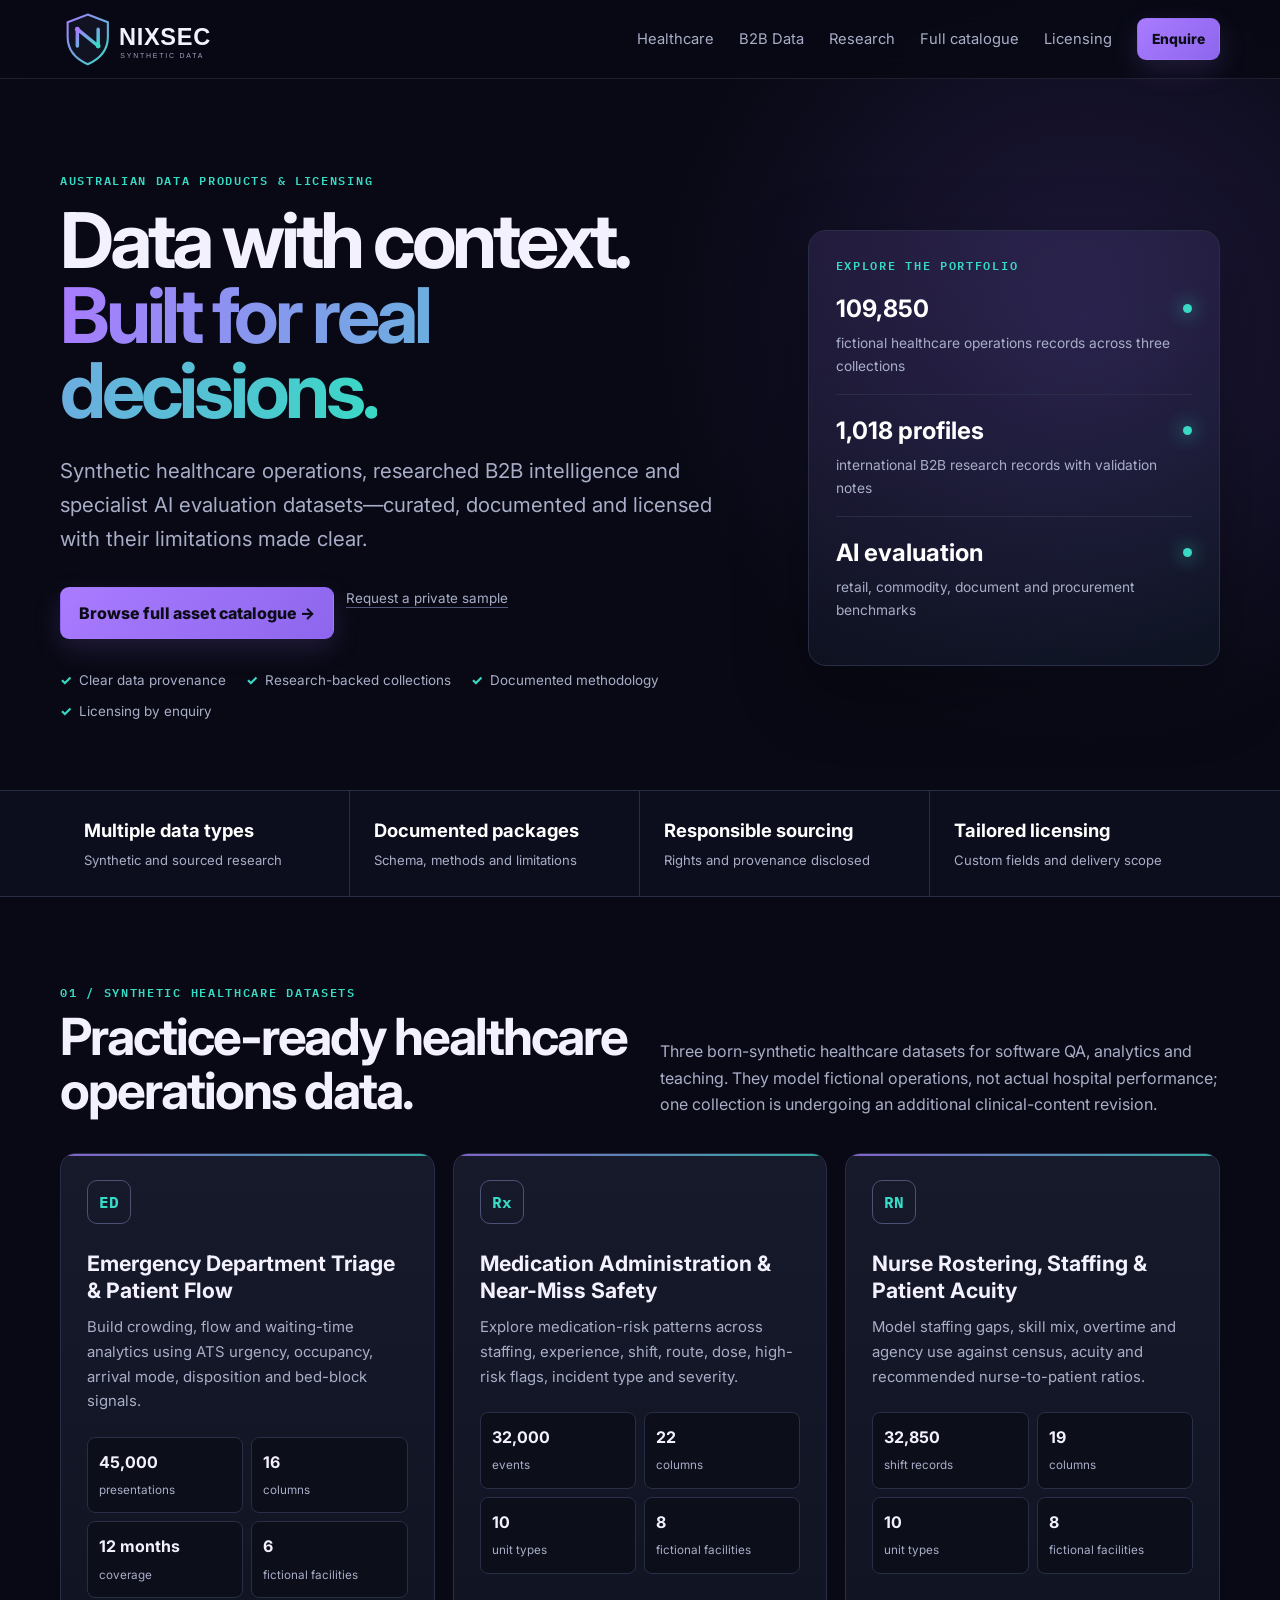
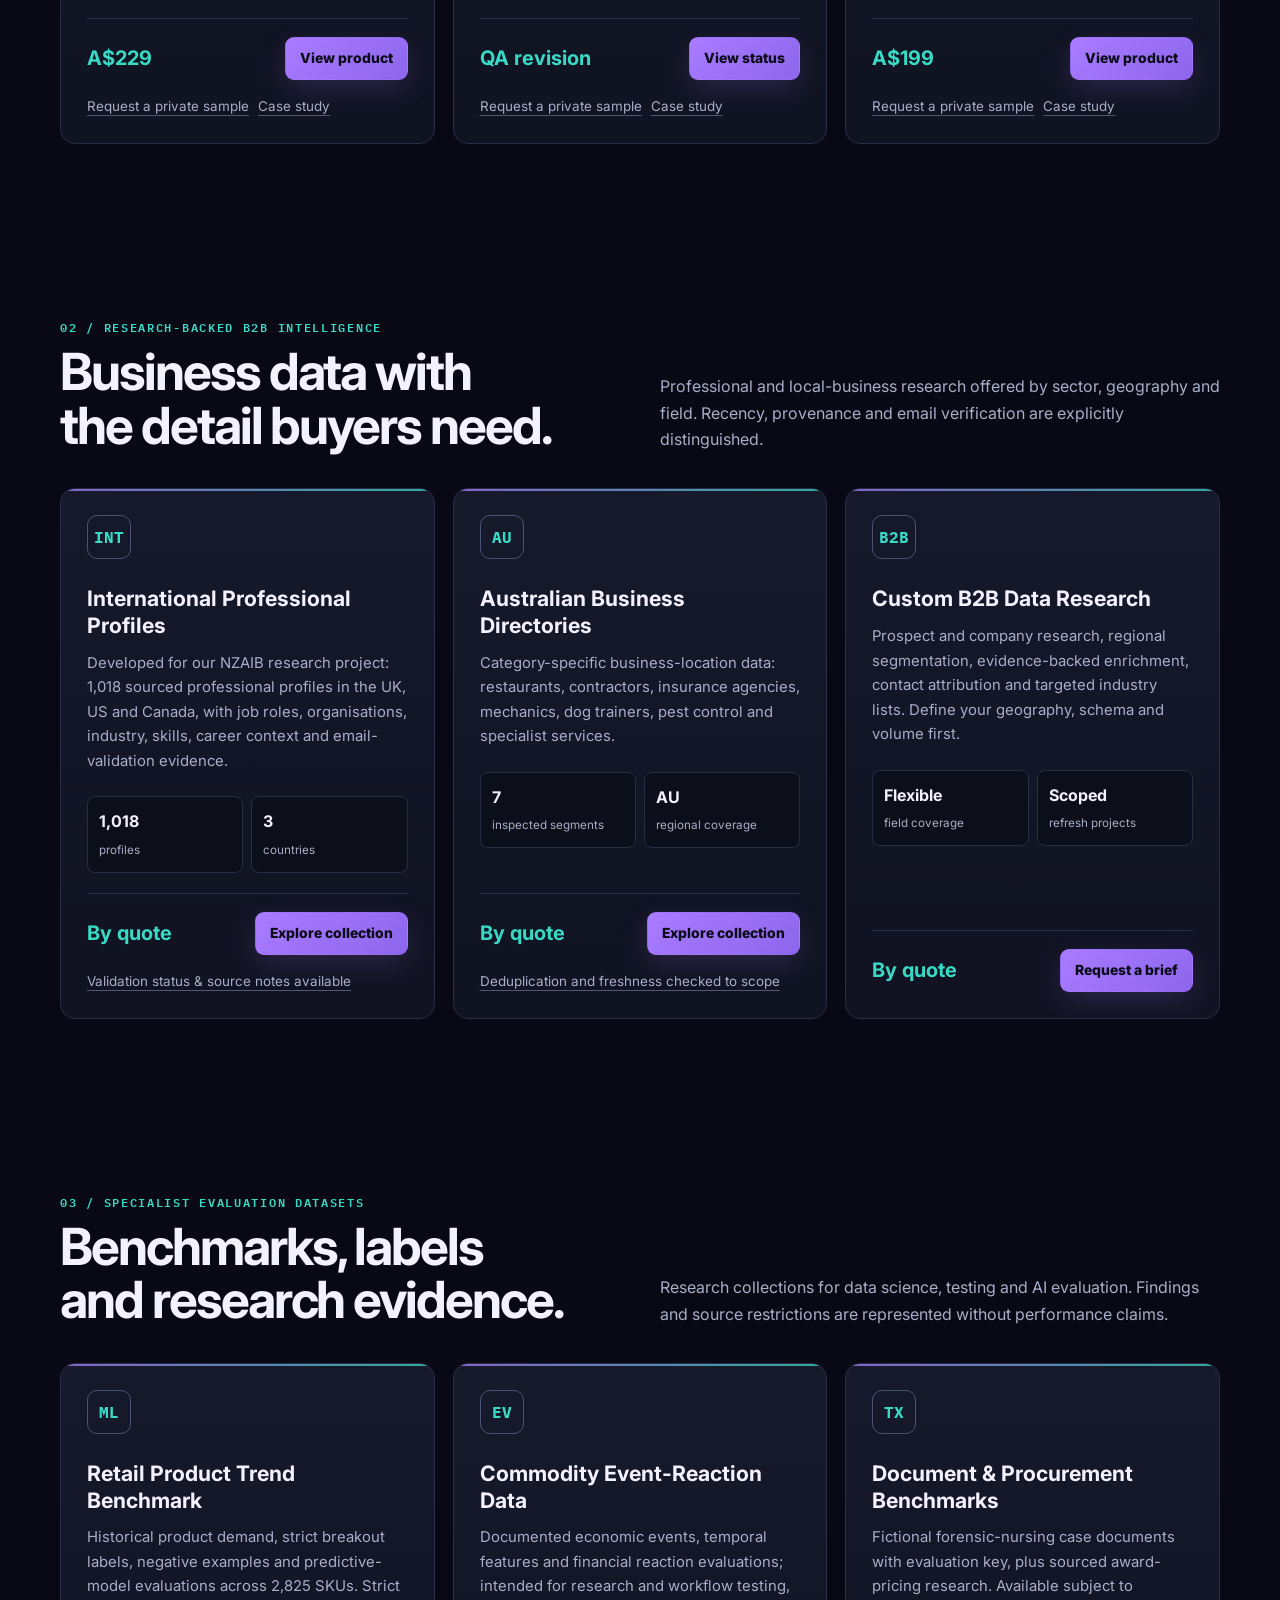
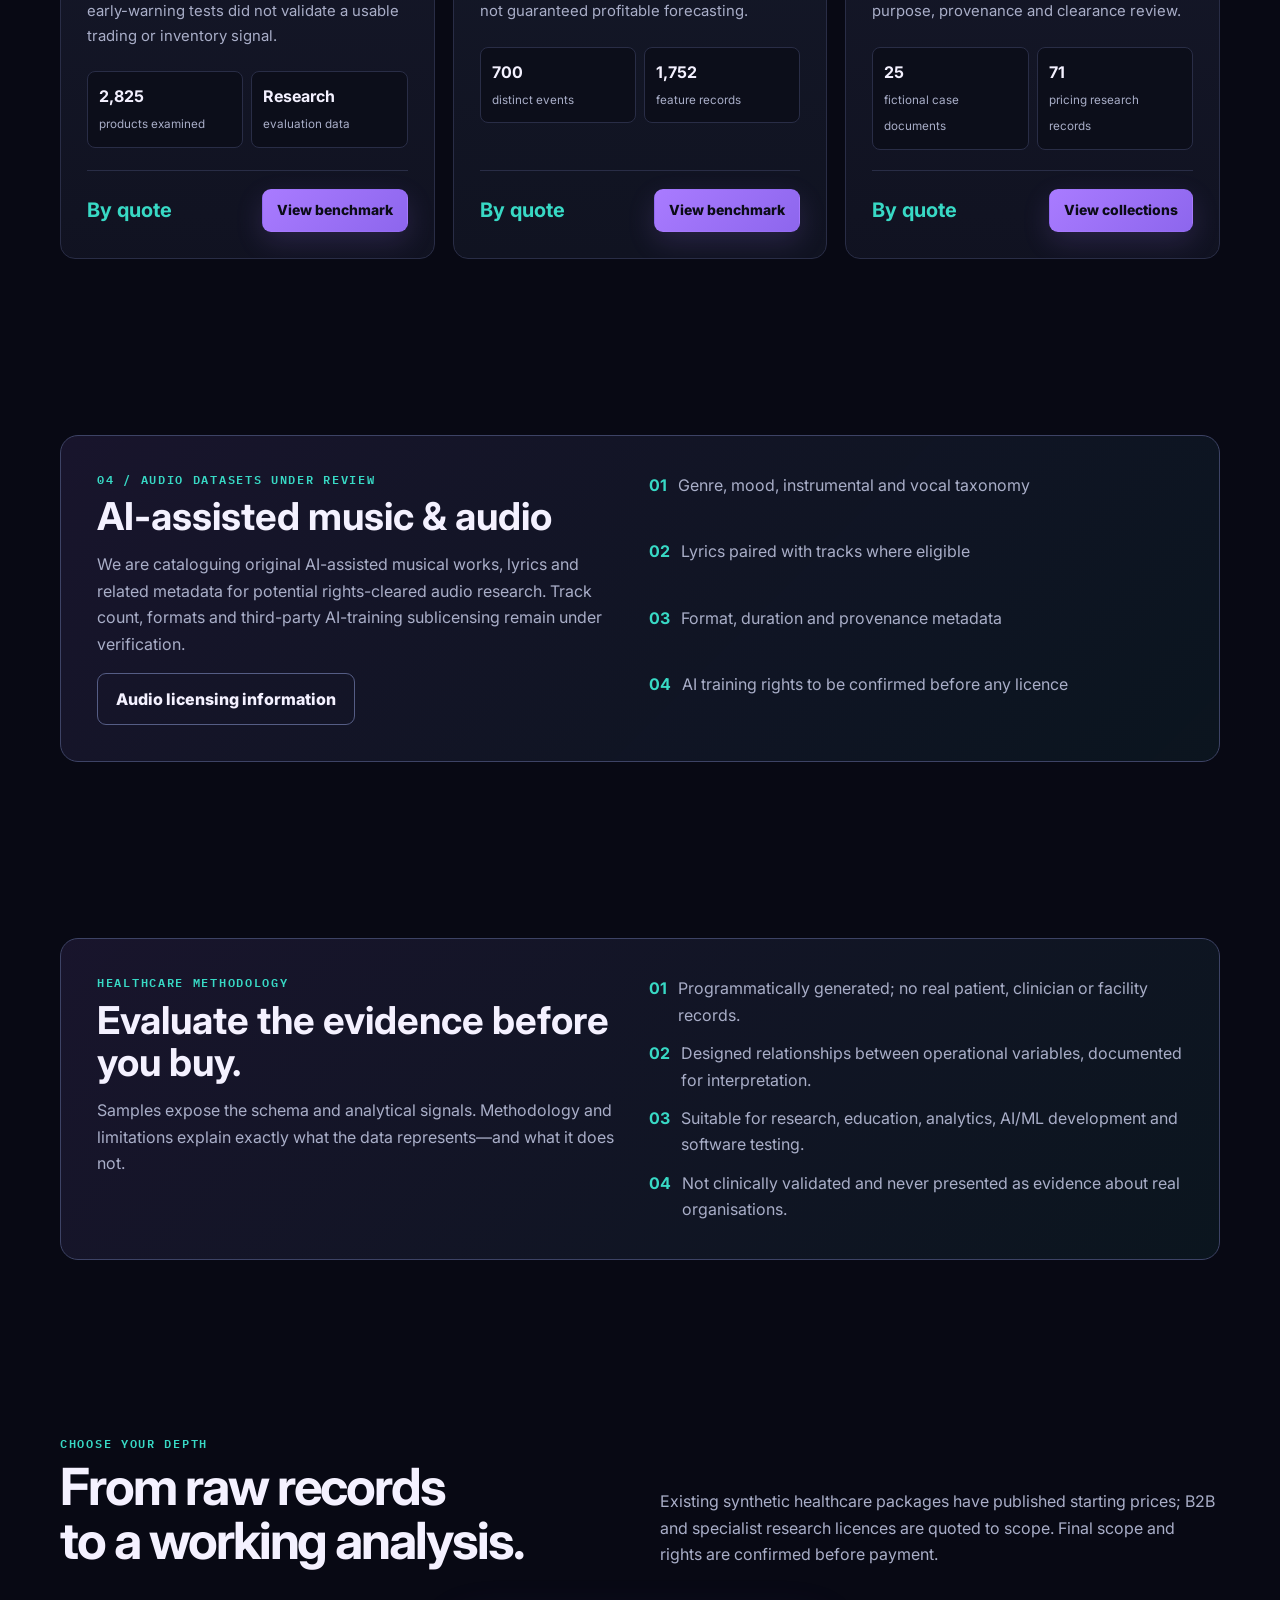
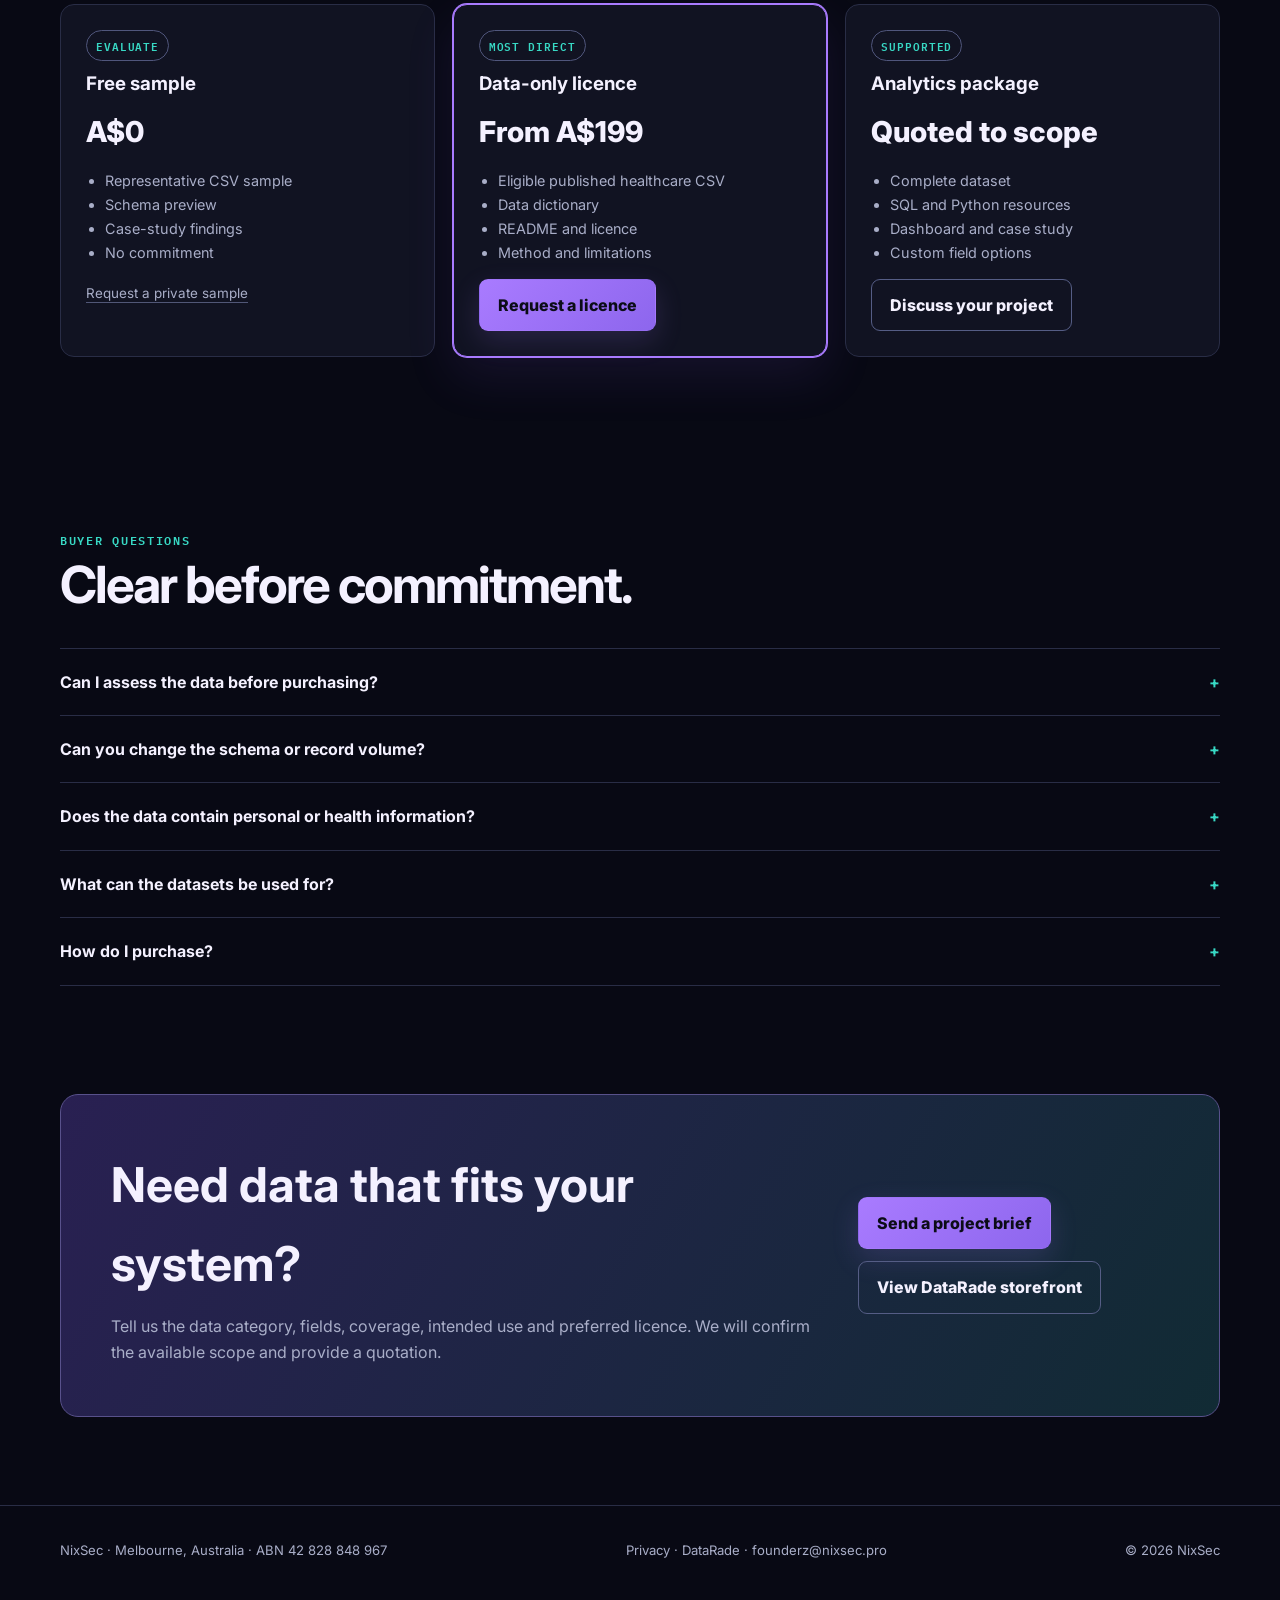
==== commit 9ee2ac47: "Replace public sample downloads with private licensing enquiries and link full catalogue" ====
--- a/index.html
+++ b/index.html
@@ -1,11 +1,11 @@
 <!doctype html><html lang="en-AU"><head><meta charset="utf-8"><meta name="viewport" content="width=device-width,initial-scale=1"><title>Healthcare, B2B & AI Evaluation Datasets | NixSec Australia</title><meta name="description" content="Australian data licensing: synthetic healthcare datasets, international professional profiles, local business directories, research benchmarks and custom data projects."><meta property="og:title" content="NixSec — Synthetic, B2B & Research Datasets"><meta property="og:description" content="Healthcare synthetic data, Australian B2B directories, international professional research and AI evaluation benchmarks."><meta name="theme-color" content="#080914"><link rel="canonical" href="https://nixsec.pro/"><link rel="preconnect" href="https://fonts.googleapis.com"><link rel="preconnect" href="https://fonts.gstatic.com" crossorigin><link href="https://fonts.googleapis.com/css2?family=IBM+Plex+Mono:wght@500;600&family=Inter:wght@400;500;600;700;800&display=swap" rel="stylesheet"><link rel="stylesheet" href="assets/styles.css"><link rel="icon" href="assets/nixsec-logo.svg" type="image/svg+xml"><script type="application/ld+json">{"@context":"https://schema.org","@type":"Organization","name":"NixSec","url":"https://nixsec.pro/","description":"Australian provider of synthetic healthcare, B2B research and AI evaluation datasets","areaServed":"Worldwide","address":{"@type":"PostalAddress","addressLocality":"Melbourne","addressRegion":"VIC","addressCountry":"AU"}}</script></head><body>
-<header class="site-header"><div class="wrap nav"><a class="brand" href="index.html" aria-label="NixSec home"><img src="assets/nixsec-logo.svg" alt="NixSec"></a><nav class="nav-links" aria-label="Main navigation"><a href="#healthcare">Healthcare</a><a href="#b2b">B2B Data</a><a href="#specialist">Research</a><a href="#packages">Licensing</a><a class="button small" href="mailto:founderz@nixsec.pro?subject=NixSec%20dataset%20enquiry">Enquire</a></nav></div></header>
-<main><div class="wrap"><section class="hero"><div><div class="eyebrow">Australian data products & licensing</div><h1>Data with context.<br><span>Built for real decisions.</span></h1><p class="lead">Synthetic healthcare operations, researched B2B intelligence and specialist AI evaluation datasets—curated, documented and licensed with their limitations made clear.</p><div class="actions"><a class="button" href="#datasets">Explore datasets →</a><a class="button secondary" href="datasets/nixsec-free-samples.zip" download>Download free samples</a></div><div class="trustline"><span>Clear data provenance</span><span>Research-backed collections</span><span>Documented methodology</span><span>Licensing by enquiry</span></div></div><aside class="hero-panel" aria-label="Dataset portfolio summary"><div class="eyebrow">Explore the portfolio</div><div class="signal"><strong>109,850</strong><i class="dot"></i><span>fictional healthcare operations records across three collections</span></div><div class="signal"><strong>1,018 profiles</strong><i class="dot"></i><span>international B2B research records with validation notes</span></div><div class="signal"><strong>AI evaluation</strong><i class="dot"></i><span>retail, commodity, document and procurement benchmarks</span></div></aside></section></div>
+<header class="site-header"><div class="wrap nav"><a class="brand" href="index.html" aria-label="NixSec home"><img src="assets/nixsec-logo.svg" alt="NixSec"></a><nav class="nav-links" aria-label="Main navigation"><a href="#healthcare">Healthcare</a><a href="#b2b">B2B Data</a><a href="#specialist">Research</a><a href="products/asset-catalogue.html">Full catalogue</a><a href="#packages">Licensing</a><a class="button small" href="mailto:founderz@nixsec.pro?subject=NixSec%20dataset%20enquiry">Enquire</a></nav></div></header>
+<main><div class="wrap"><section class="hero"><div><div class="eyebrow">Australian data products & licensing</div><h1>Data with context.<br><span>Built for real decisions.</span></h1><p class="lead">Synthetic healthcare operations, researched B2B intelligence and specialist AI evaluation datasets—curated, documented and licensed with their limitations made clear.</p><div class="actions"><a class="button" href="products/asset-catalogue.html">Browse full asset catalogue →</a><a class="text-link" href="mailto:founderz@nixsec.pro?subject=NixSec%20private%20sample%20request">Request a private sample</a></div><div class="trustline"><span>Clear data provenance</span><span>Research-backed collections</span><span>Documented methodology</span><span>Licensing by enquiry</span></div></div><aside class="hero-panel" aria-label="Dataset portfolio summary"><div class="eyebrow">Explore the portfolio</div><div class="signal"><strong>109,850</strong><i class="dot"></i><span>fictional healthcare operations records across three collections</span></div><div class="signal"><strong>1,018 profiles</strong><i class="dot"></i><span>international B2B research records with validation notes</span></div><div class="signal"><strong>AI evaluation</strong><i class="dot"></i><span>retail, commodity, document and procurement benchmarks</span></div></aside></section></div>
 <div class="strip"><div class="wrap strip-grid"><div class="proof"><strong>Multiple data types</strong><span>Synthetic and sourced research</span></div><div class="proof"><strong>Documented packages</strong><span>Schema, methods and limitations</span></div><div class="proof"><strong>Responsible sourcing</strong><span>Rights and provenance disclosed</span></div><div class="proof"><strong>Tailored licensing</strong><span>Custom fields and delivery scope</span></div></div></div>
 <section class="section" id="datasets"><div class="wrap" id="healthcare"><div class="section-head"><div><div class="eyebrow">01 / Synthetic healthcare datasets</div><h2>Practice-ready healthcare<br>operations data.</h2></div><p>Three born-synthetic healthcare datasets for software QA, analytics and teaching. They model fictional operations, not actual hospital performance; one collection is undergoing an additional clinical-content revision.</p></div><div class="grid-3">
-<article class="card"><div class="icon">ED</div><h3>Emergency Department Triage &amp; Patient Flow</h3><p>Build crowding, flow and waiting-time analytics using ATS urgency, occupancy, arrival mode, disposition and bed-block signals.</p><div class="stats"><div class="stat"><strong>45,000</strong><span>presentations</span></div><div class="stat"><strong>16</strong><span>columns</span></div><div class="stat"><strong>12 months</strong><span>coverage</span></div><div class="stat"><strong>6</strong><span>fictional facilities</span></div></div><div class="price"><strong>A$229</strong><a class="button small" href="products/ed-patient-flow.html">View product</a></div><div class="card-links"><a class="text-link" href="datasets/ed-triage-flow/ed_triage_patient_flow_sample.csv" download>Free CSV sample</a><a class="text-link" href="case-studies/ed-patient-flow.pdf">Case study</a></div></article>
-<article class="card"><div class="icon">Rx</div><h3>Medication Administration &amp; Near-Miss Safety</h3><p>Explore medication-risk patterns across staffing, experience, shift, route, dose, high-risk flags, incident type and severity.</p><div class="stats"><div class="stat"><strong>32,000</strong><span>events</span></div><div class="stat"><strong>22</strong><span>columns</span></div><div class="stat"><strong>10</strong><span>unit types</span></div><div class="stat"><strong>8</strong><span>fictional facilities</span></div></div><div class="price"><strong>QA revision</strong><a class="button small" href="products/medication-safety.html">View status</a></div><div class="card-links"><a class="text-link" href="datasets/medication-near-miss/medication_administration_near_miss_sample.csv" download>Free CSV sample</a><a class="text-link" href="case-studies/medication-safety.pdf">Case study</a></div></article>
-<article class="card"><div class="icon">RN</div><h3>Nurse Rostering, Staffing &amp; Patient Acuity</h3><p>Model staffing gaps, skill mix, overtime and agency use against census, acuity and recommended nurse-to-patient ratios.</p><div class="stats"><div class="stat"><strong>32,850</strong><span>shift records</span></div><div class="stat"><strong>19</strong><span>columns</span></div><div class="stat"><strong>10</strong><span>unit types</span></div><div class="stat"><strong>8</strong><span>fictional facilities</span></div></div><div class="price"><strong>A$199</strong><a class="button small" href="products/nurse-rostering.html">View product</a></div><div class="card-links"><a class="text-link" href="datasets/nurse-rostering/nurse_rostering_acuity_staffing_sample.csv" download>Free CSV sample</a><a class="text-link" href="case-studies/nurse-rostering.pdf">Case study</a></div></article>
+<article class="card"><div class="icon">ED</div><h3>Emergency Department Triage &amp; Patient Flow</h3><p>Build crowding, flow and waiting-time analytics using ATS urgency, occupancy, arrival mode, disposition and bed-block signals.</p><div class="stats"><div class="stat"><strong>45,000</strong><span>presentations</span></div><div class="stat"><strong>16</strong><span>columns</span></div><div class="stat"><strong>12 months</strong><span>coverage</span></div><div class="stat"><strong>6</strong><span>fictional facilities</span></div></div><div class="price"><strong>A$229</strong><a class="button small" href="products/ed-patient-flow.html">View product</a></div><div class="card-links"><a class="text-link" href="mailto:founderz@nixsec.pro?subject=NixSec%20private%20sample%20request">Request a private sample</a><a class="text-link" href="case-studies/ed-patient-flow.pdf">Case study</a></div></article>
+<article class="card"><div class="icon">Rx</div><h3>Medication Administration &amp; Near-Miss Safety</h3><p>Explore medication-risk patterns across staffing, experience, shift, route, dose, high-risk flags, incident type and severity.</p><div class="stats"><div class="stat"><strong>32,000</strong><span>events</span></div><div class="stat"><strong>22</strong><span>columns</span></div><div class="stat"><strong>10</strong><span>unit types</span></div><div class="stat"><strong>8</strong><span>fictional facilities</span></div></div><div class="price"><strong>QA revision</strong><a class="button small" href="products/medication-safety.html">View status</a></div><div class="card-links"><a class="text-link" href="mailto:founderz@nixsec.pro?subject=NixSec%20private%20sample%20request">Request a private sample</a><a class="text-link" href="case-studies/medication-safety.pdf">Case study</a></div></article>
+<article class="card"><div class="icon">RN</div><h3>Nurse Rostering, Staffing &amp; Patient Acuity</h3><p>Model staffing gaps, skill mix, overtime and agency use against census, acuity and recommended nurse-to-patient ratios.</p><div class="stats"><div class="stat"><strong>32,850</strong><span>shift records</span></div><div class="stat"><strong>19</strong><span>columns</span></div><div class="stat"><strong>10</strong><span>unit types</span></div><div class="stat"><strong>8</strong><span>fictional facilities</span></div></div><div class="price"><strong>A$199</strong><a class="button small" href="products/nurse-rostering.html">View product</a></div><div class="card-links"><a class="text-link" href="mailto:founderz@nixsec.pro?subject=NixSec%20private%20sample%20request">Request a private sample</a><a class="text-link" href="case-studies/nurse-rostering.pdf">Case study</a></div></article>
 </div></div></section>
 <section class="section" id="b2b"><div class="wrap"><div class="section-head"><div><div class="eyebrow">02 / Research-backed B2B intelligence</div><h2>Business data with<br>the detail buyers need.</h2></div><p>Professional and local-business research offered by sector, geography and field. Recency, provenance and email verification are explicitly distinguished.</p></div><div class="grid-3">
 <article class="card"><div class="icon">INT</div><h3>International Professional Profiles</h3><p>Developed for our NZAIB research project: 1,018 sourced professional profiles in the UK, US and Canada, with job roles, organisations, industry, skills, career context and email-validation evidence.</p><div class="stats"><div class="stat"><strong>1,018</strong><span>profiles</span></div><div class="stat"><strong>3</strong><span>countries</span></div></div><div class="price"><strong>By quote</strong><a class="button small" href="products/international-professional-profiles.html">Explore collection</a></div><div class="card-links"><span class="text-link">Validation status &amp; source notes available</span></div></article>
@@ -18,7 +18,7 @@
 <article class="card"><div class="icon">TX</div><h3>Document &amp; Procurement Benchmarks</h3><p>Fictional forensic-nursing case documents with evaluation key, plus sourced award-pricing research. Available subject to purpose, provenance and clearance review.</p><div class="stats"><div class="stat"><strong>25</strong><span>fictional case documents</span></div><div class="stat"><strong>71</strong><span>pricing research records</span></div></div><div class="price"><strong>By quote</strong><a class="button small" href="products/research-evaluation-datasets.html">View collections</a></div></article>
 </div></div></section>
 <section class="section" id="audio"><div class="wrap"><div class="risk-box"><div><div class="eyebrow">04 / Audio datasets under review</div><h3>AI-assisted music &amp; audio</h3><p>We are cataloguing original AI-assisted musical works, lyrics and related metadata for potential rights-cleared audio research. Track count, formats and third-party AI-training sublicensing remain under verification.</p><p style="margin-top:16px"><a class="button secondary" href="products/synthetic-audio-collection.html">Audio licensing information</a></p></div><div class="checklist"><div class="check"><b>01</b><span>Genre, mood, instrumental and vocal taxonomy</span></div><div class="check"><b>02</b><span>Lyrics paired with tracks where eligible</span></div><div class="check"><b>03</b><span>Format, duration and provenance metadata</span></div><div class="check"><b>04</b><span>AI training rights to be confirmed before any licence</span></div></div></div></div></section><section class="section" id="method"><div class="wrap"><div class="risk-box"><div><div class="eyebrow">Healthcare methodology</div><h3>Evaluate the evidence before you buy.</h3><p>Samples expose the schema and analytical signals. Methodology and limitations explain exactly what the data represents—and what it does not.</p></div><div class="checklist"><div class="check"><b>01</b><span>Programmatically generated; no real patient, clinician or facility records.</span></div><div class="check"><b>02</b><span>Designed relationships between operational variables, documented for interpretation.</span></div><div class="check"><b>03</b><span>Suitable for research, education, analytics, AI/ML development and software testing.</span></div><div class="check"><b>04</b><span>Not clinically validated and never presented as evidence about real organisations.</span></div></div></div></div></section>
-<section class="section" id="packages"><div class="wrap"><div class="section-head"><div><div class="eyebrow">Choose your depth</div><h2>From raw records<br>to a working analysis.</h2></div><p>Existing synthetic healthcare packages have published starting prices; B2B and specialist research licences are quoted to scope. Final scope and rights are confirmed before payment.</p></div><div class="package-grid"><article class="package"><span class="tag">Evaluate</span><h3>Free sample</h3><div class="amount">A$0</div><ul><li>Representative CSV sample</li><li>Schema preview</li><li>Case-study findings</li><li>No commitment</li></ul><a class="button secondary" href="datasets/nixsec-free-samples.zip" download>Download samples</a></article><article class="package featured"><span class="tag">Most direct</span><h3>Data-only licence</h3><div class="amount">From A$199</div><ul><li>Eligible published healthcare CSV</li><li>Data dictionary</li><li>README and licence</li><li>Method and limitations</li></ul><a class="button" href="mailto:founderz@nixsec.pro?subject=NixSec%20data-only%20licence">Request a licence</a></article><article class="package"><span class="tag">Supported</span><h3>Analytics package</h3><div class="amount">Quoted to scope</div><ul><li>Complete dataset</li><li>SQL and Python resources</li><li>Dashboard and case study</li><li>Custom field options</li></ul><a class="button secondary" href="mailto:founderz@nixsec.pro?subject=NixSec%20analytics%20package">Discuss your project</a></article></div></div></section>
+<section class="section" id="packages"><div class="wrap"><div class="section-head"><div><div class="eyebrow">Choose your depth</div><h2>From raw records<br>to a working analysis.</h2></div><p>Existing synthetic healthcare packages have published starting prices; B2B and specialist research licences are quoted to scope. Final scope and rights are confirmed before payment.</p></div><div class="package-grid"><article class="package"><span class="tag">Evaluate</span><h3>Free sample</h3><div class="amount">A$0</div><ul><li>Representative CSV sample</li><li>Schema preview</li><li>Case-study findings</li><li>No commitment</li></ul><a class="text-link" href="mailto:founderz@nixsec.pro?subject=NixSec%20private%20sample%20request">Request a private sample</a></article><article class="package featured"><span class="tag">Most direct</span><h3>Data-only licence</h3><div class="amount">From A$199</div><ul><li>Eligible published healthcare CSV</li><li>Data dictionary</li><li>README and licence</li><li>Method and limitations</li></ul><a class="button" href="mailto:founderz@nixsec.pro?subject=NixSec%20data-only%20licence">Request a licence</a></article><article class="package"><span class="tag">Supported</span><h3>Analytics package</h3><div class="amount">Quoted to scope</div><ul><li>Complete dataset</li><li>SQL and Python resources</li><li>Dashboard and case study</li><li>Custom field options</li></ul><a class="button secondary" href="mailto:founderz@nixsec.pro?subject=NixSec%20analytics%20package">Discuss your project</a></article></div></div></section>
 <section class="section" id="faq"><div class="wrap"><div class="section-head"><div><div class="eyebrow">Buyer questions</div><h2>Clear before commitment.</h2></div></div><div class="faq"><details><summary>Can I assess the data before purchasing?</summary><div class="answer">Yes. Download the free evaluation samples and case studies. If the structure is close but not exact, send your required fields and we can quote a tailored version.</div></details><details><summary>Can you change the schema or record volume?</summary><div class="answer">Yes. For custom work, we can discuss fields, volumes, time period and modelled patterns. Scope depends on the relevant collection and data source.</div></details><details><summary>Does the data contain personal or health information?</summary><div class="answer">Our three synthetic healthcare datasets contain no records of real patients, staff or facilities. Our separate professional-profile B2B products do include sourced work-related contact details; their licensing and permitted use are assessed separately.</div></details><details><summary>What can the datasets be used for?</summary><div class="answer">Permitted uses depend on the dataset and agreed licence. Synthetic healthcare data suits testing, demonstrations and education, never real patient care. B2B research is subject to privacy, source and direct-marketing rules. Research benchmarks do not establish investment performance.</div></details><details><summary>How do I purchase?</summary><div class="answer">Email your chosen dataset and intended use. We confirm the package, licence, price and delivery details before payment. You can also contact NixSec through the DataRade storefront.</div></details></div></div></section>
 <div class="wrap"><section class="cta-band"><div><h2>Need data that fits your system?</h2><p>Tell us the data category, fields, coverage, intended use and preferred licence. We will confirm the available scope and provide a quotation.</p></div><div class="actions"><a class="button" href="mailto:founderz@nixsec.pro?subject=Custom%20synthetic%20dataset%20brief">Send a project brief</a><a class="button secondary" href="https://nix-nightshade-security.mydatastorefront.com/">View DataRade storefront</a></div></section></div></main>
 <footer class="footer"><div class="wrap footer-grid"><span>NixSec · Melbourne, Australia · ABN 42 828 848 967</span><span><a href="privacy.html">Privacy</a> · <a href="https://nix-nightshade-security.mydatastorefront.com/">DataRade</a> · founderz@nixsec.pro</span><span>© 2026 NixSec</span></div></footer></body></html>
